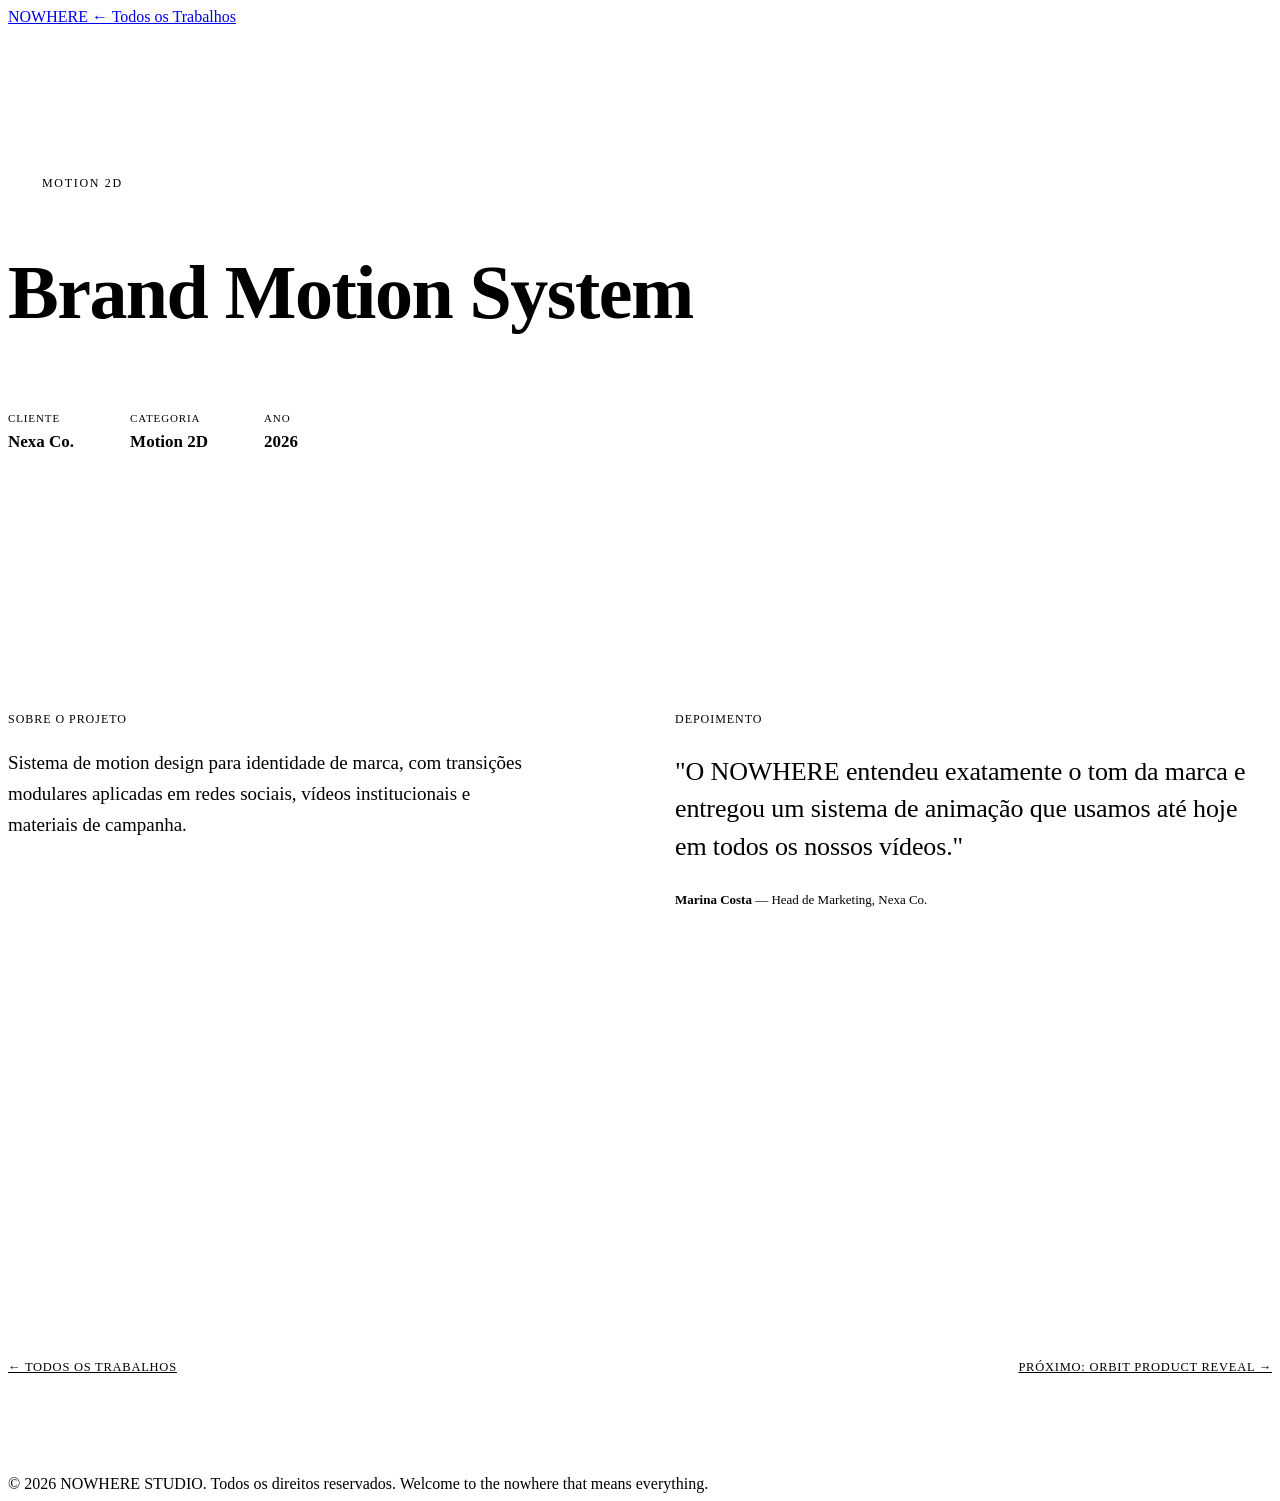
==== project.html @ d66c5865 "Add files via upload" ====
<!DOCTYPE html>
<html lang="pt-BR">
<head>
  <meta charset="UTF-8">
  <meta name="viewport" content="width=device-width, initial-scale=1.0">
  <meta name="theme-color" content="#0B0B0B">
  <meta property="og:type" content="website">

  <title>Projeto — NOWHERE STUDIO</title>

  <link rel="preconnect" href="https://fonts.googleapis.com">
  <link rel="preconnect" href="https://fonts.gstatic.com" crossorigin>
  <link href="https://fonts.googleapis.com/css2?family=Space+Grotesk:wght@400;500;600;700&family=Inter:wght@400;500;600&family=JetBrains+Mono:wght@400;500&display=swap" rel="stylesheet">

  <link rel="icon" type="image/png" href="assets/favicon.png">
  <link rel="apple-touch-icon" href="assets/favicon.png">

  <link rel="stylesheet" href="css/tokens.css">
  <link rel="stylesheet" href="css/base.css">
  <link rel="stylesheet" href="css/components.css">

  <style>
    /* Estilos específicos da página de detalhe de projeto */

    .p-hero {
      padding: 150px 0 60px;
    }

    .p-eyebrow {
      font-family: var(--mono);
      font-size: 12px;
      letter-spacing: 0.14em;
      text-transform: uppercase;
      color: var(--orange);
      display: flex;
      align-items: center;
      gap: 10px;
      margin-bottom: 24px;
    }

    .p-eyebrow .line {
      width: 24px;
      height: 1px;
      background: var(--orange);
    }

    .p-title {
      font-family: var(--display);
      font-weight: 700;
      font-size: clamp(34px, 6vw, 76px);
      line-height: 1.02;
      letter-spacing: -0.02em;
      max-width: 900px;
      margin-bottom: 44px;
    }

    .p-meta-row {
      display: flex;
      gap: 56px;
      flex-wrap: wrap;
      padding-top: 36px;
      border-top: 1px solid var(--white-10);
    }

    .p-meta {
      display: flex;
      flex-direction: column;
      gap: 8px;
    }

    .p-meta-label {
      font-family: var(--mono);
      font-size: 11px;
      letter-spacing: 0.08em;
      text-transform: uppercase;
      color: var(--white-45);
    }

    .p-meta-value {
      font-family: var(--display);
      font-weight: 600;
      font-size: 17px;
    }

    .p-cover {
      margin: 100px 0;
      border-radius: 4px;
      overflow: hidden;
    }

    .p-cover img,
    .p-cover video {
      width: 100%;
      height: auto;
      display: block;
    }

    .p-cover video {
      background: var(--black);
    }

    .p-body {
      display: grid;
      grid-template-columns: 1fr 1fr;
      gap: 70px;
      padding-bottom: 100px;
      border-bottom: 1px solid var(--white-10);
    }

    @media (max-width: 860px) {
      .p-body {
        grid-template-columns: 1fr;
        gap: 36px;
      }
    }

    .p-desc-title {
      font-family: var(--mono);
      font-size: 12px;
      letter-spacing: 0.08em;
      text-transform: uppercase;
      color: var(--white-45);
      margin-bottom: 20px;
      display: block;
    }

    .p-desc-text {
      font-size: 19px;
      line-height: 1.65;
      color: var(--white-70);
      max-width: 520px;
    }

    .p-feedback {
      font-family: var(--display);
      font-weight: 500;
      font-size: 26px;
      line-height: 1.45;
      letter-spacing: -0.005em;
    }

    .p-feedback-author {
      margin-top: 24px;
      font-family: var(--mono);
      font-size: 13px;
      color: var(--white-45);
    }

    .p-feedback-author strong {
      color: var(--white);
      font-family: var(--body);
      font-weight: 600;
      font-style: normal;
    }

    .p-gallery {
      padding: 100px 0;
      display: flex;
      flex-direction: column;
      gap: 24px;
    }

    .p-gallery img {
      width: 100%;
      border-radius: 4px;
      animation: fadeInUp 0.6s ease forwards;
    }

    .p-gallery img:nth-child(1) { animation-delay: 0.1s; }
    .p-gallery img:nth-child(2) { animation-delay: 0.2s; }
    .p-gallery img:nth-child(3) { animation-delay: 0.3s; }
    .p-gallery img:nth-child(4) { animation-delay: 0.4s; }

    .p-nav-projects {
      padding: 80px 0 100px;
      border-top: 1px solid var(--white-10);
      display: flex;
      justify-content: space-between;
      gap: 20px;
      flex-wrap: wrap;
    }

    @media (max-width: 860px) {
      .p-nav-projects {
        flex-direction: column;
      }
    }

    .p-nav-link {
      font-family: var(--mono);
      font-size: 12.5px;
      letter-spacing: 0.06em;
      text-transform: uppercase;
      color: var(--white-70);
      display: flex;
      align-items: center;
      gap: 10px;
      transition: color 0.3s var(--ease);
    }

    .p-nav-link:hover {
      color: var(--orange);
    }

    .p-nav-link-next {
      margin-left: auto;
    }

    @media (max-width: 860px) {
      .p-nav-link-next {
        margin-left: 0;
      }
    }
  </style>
</head>
<body>

  <!-- HEADER -->
  <nav class="nav">
    <div class="wrap">
      <a href="index.html" class="nav-logo">
        <img src="assets/logo-icon.svg" alt="NOWHERE Studio" onerror="this.style.display='none'">
        <span>NOWHERE</span>
      </a>
      <a href="index.html#trabalhos" class="nav-back">← Todos os Trabalhos</a>
    </div>
  </nav>

  <!-- MAIN CONTENT -->
  <main id="projectRoot">
    <div class="loading-state">Carregando projeto…</div>
  </main>

  <!-- FOOTER -->
  <footer>
    <div class="wrap">
      <div class="footer-bottom">
        <span>© <span id="copyYear">2026</span> NOWHERE STUDIO. Todos os direitos reservados.</span>
        <span>Welcome to the nowhere that means everything.</span>
      </div>
    </div>
  </footer>

  <!-- SCRIPTS -->
  <script src="js/main.js" defer></script>
  <script>
    class ProjectLoader {
      constructor() {
        this.projects = [];
        this.currentProject = null;
      }

      async loadProjects() {
        try {
          const response = await fetch('portfolio.json');
          if (!response.ok) throw new Error('Falha ao carregar portfolio.json');
          this.projects = await response.json();
          return this.projects;
        } catch (error) {
          console.error('Erro ao carregar projetos:', error);
          this.showError('Não foi possível carregar o projeto. Verifique se portfolio.json está na raiz do site.');
          return [];
        }
      }

      getProjectId() {
        return new URLSearchParams(window.location.search).get('id');
      }

      getCurrentProject() {
        const id = this.getProjectId();
        return this.projects.find(p => p.id === id) || this.projects[0];
      }

      getProjectIndex(project) {
        return this.projects.findIndex(p => p.id === project.id);
      }

      getNextProject(project) {
        const idx = this.getProjectIndex(project);
        return this.projects[(idx + 1) % this.projects.length];
      }

      getPreviousProject(project) {
        const idx = this.getProjectIndex(project);
        return this.projects[(idx - 1 + this.projects.length) % this.projects.length];
      }

      updateMetaTags(project) {
        document.title = `${project.titulo} — NOWHERE STUDIO`;

        const ogImage = project.cover || project.thumb;
        let ogImageMeta = document.querySelector('meta[property="og:image"]');
        if (!ogImageMeta) {
          ogImageMeta = document.createElement('meta');
          ogImageMeta.setAttribute('property', 'og:image');
          document.head.appendChild(ogImageMeta);
        }
        ogImageMeta.setAttribute('content', ogImage);
      }

      renderProject(project) {
        const root = document.getElementById('projectRoot');
        if (!root) return;

        const next = this.getNextProject(project);
        const previous = this.getPreviousProject(project);

        this.updateMetaTags(project);

        root.innerHTML = `
          <section class="p-hero">
            <div class="wrap">
              <div class="p-eyebrow">
                <span class="line"></span>
                ${project.categoria}
              </div>
              <h1 class="p-title">${project.titulo}</h1>
              <div class="p-meta-row">
                <div class="p-meta">
                  <span class="p-meta-label">Cliente</span>
                  <span class="p-meta-value">${project.cliente}</span>
                </div>
                <div class="p-meta">
                  <span class="p-meta-label">Categoria</span>
                  <span class="p-meta-value">${project.categoria}</span>
                </div>
                <div class="p-meta">
                  <span class="p-meta-label">Ano</span>
                  <span class="p-meta-value">${project.ano}</span>
                </div>
              </div>
            </div>
          </section>

          <div class="wrap">
            ${this.renderCover(project)}

            <div class="p-body">
              <div>
                <label class="p-desc-title">Sobre o Projeto</label>
                <p class="p-desc-text">${project.descricao}</p>
              </div>
              <div>
                <label class="p-desc-title">Depoimento</label>
                <p class="p-feedback">"${project.feedback}"</p>
                <div class="p-feedback-author">
                  <strong>${project.feedbackAutor}</strong> — ${project.feedbackCargo}
                </div>
              </div>
            </div>

            ${this.renderGallery(project)}
            ${this.renderNavigation(project, next, previous)}
          </div>
        `;
      }

      renderCover(project) {
        const cover = project.cover || project.thumb;
        return `
          <div class="p-cover">
            <img
              src="${cover}"
              alt="${project.titulo}"
              loading="eager"
              onerror="this.src='assets/placeholder.jpg'"
            >
          </div>
        `;
      }

      renderGallery(project) {
        if (!project.gallery || project.gallery.length === 0) {
          return '';
        }

        return `
          <div class="p-gallery">
            ${project.gallery.map((src, i) => `
              <img
                src="${src}"
                alt="${project.titulo} - ${i + 1}"
                loading="lazy"
                onerror="this.src='assets/placeholder.jpg'"
              >
            `).join('')}
          </div>
        `;
      }

      renderNavigation(project, next, previous) {
        return `
          <div class="p-nav-projects">
            <a href="index.html#trabalhos" class="p-nav-link">
              ← Todos os Trabalhos
            </a>
            <a href="project.html?id=${encodeURIComponent(next.id)}" class="p-nav-link p-nav-link-next">
              Próximo: ${next.titulo} →
            </a>
          </div>
        `;
      }

      showError(message) {
        const root = document.getElementById('projectRoot');
        if (root) {
          root.innerHTML = `<div class="loading-state">${message}</div>`;
        }
      }

      async initialize() {
        const projects = await this.loadProjects();
        if (projects.length === 0) return;

        const project = this.getCurrentProject();
        if (!project) {
          this.showError('Projeto não encontrado.');
          return;
        }

        this.currentProject = project;
        this.renderProject(project);
      }
    }

    if (document.readyState === 'loading') {
      document.addEventListener('DOMContentLoaded', () => {
        const loader = new ProjectLoader();
        loader.initialize();
      });
    } else {
      const loader = new ProjectLoader();
      loader.initialize();
    }
  </script>
</body>
</html>
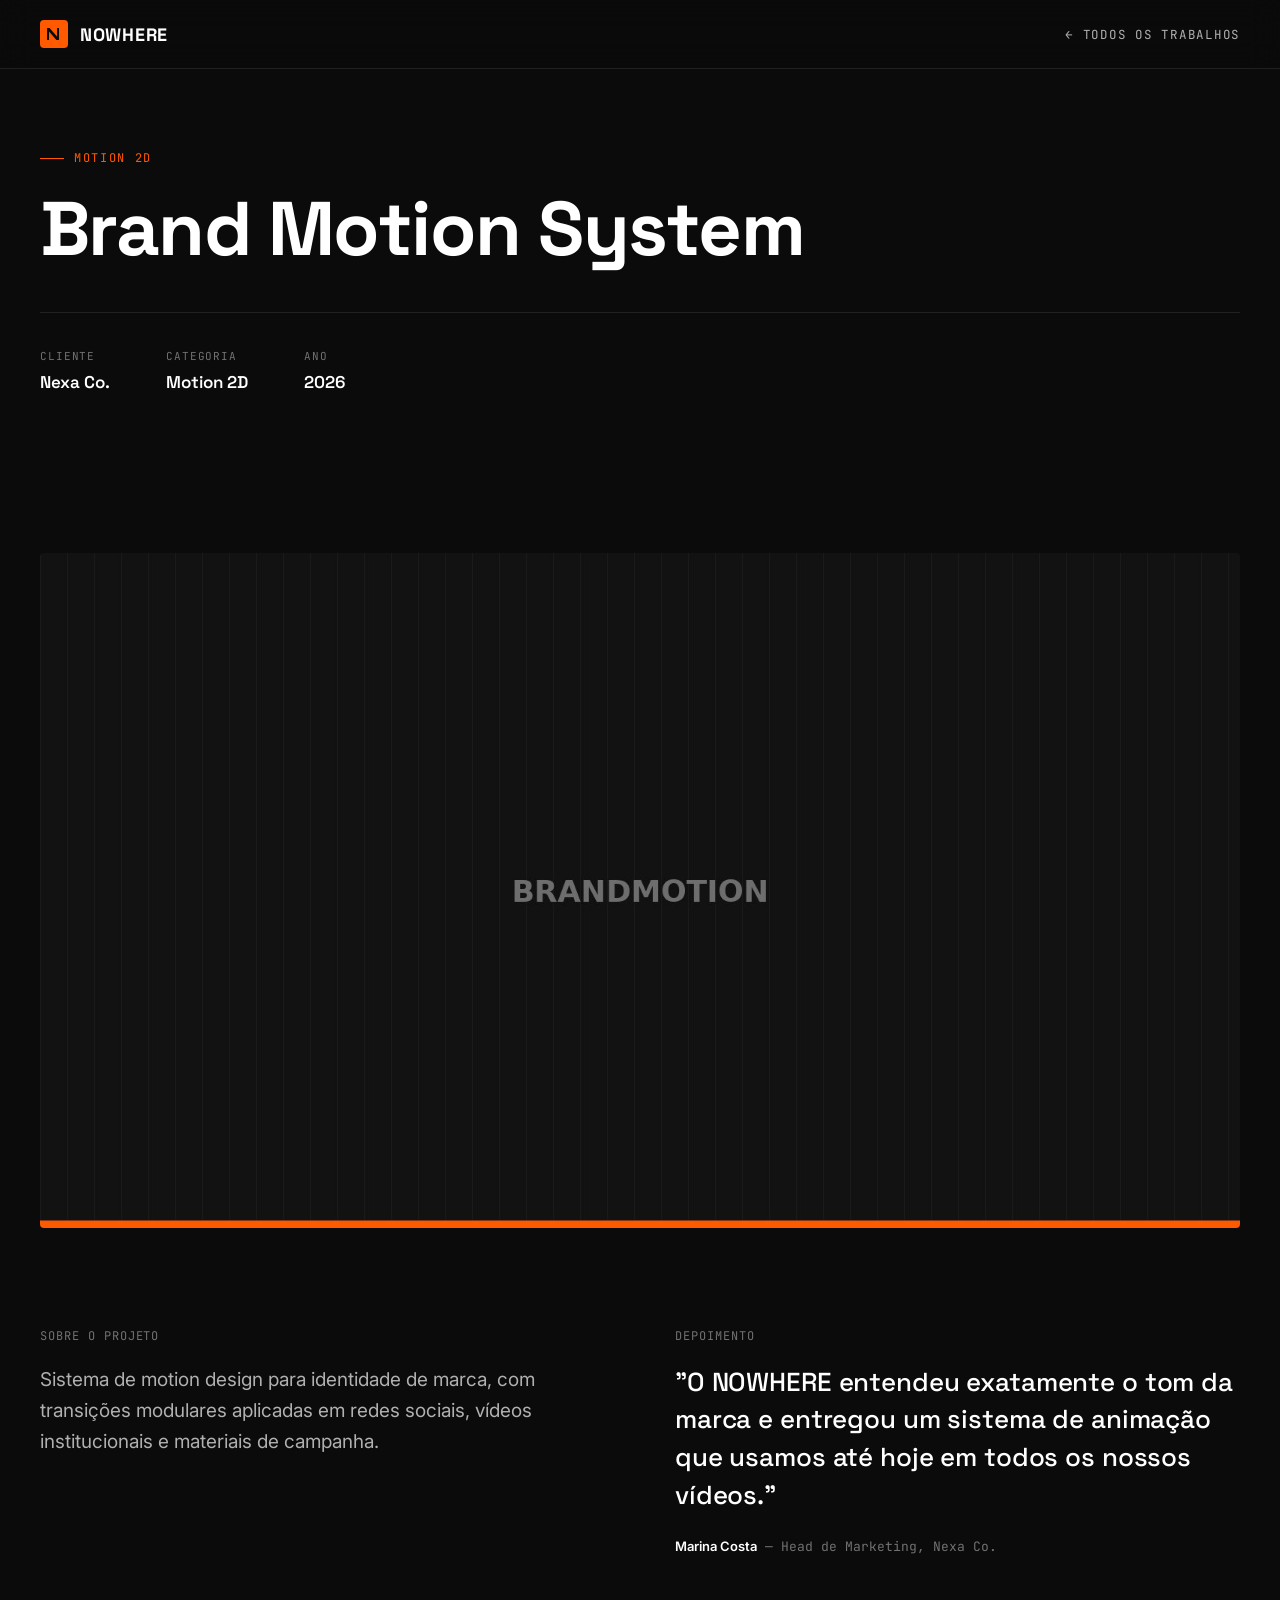
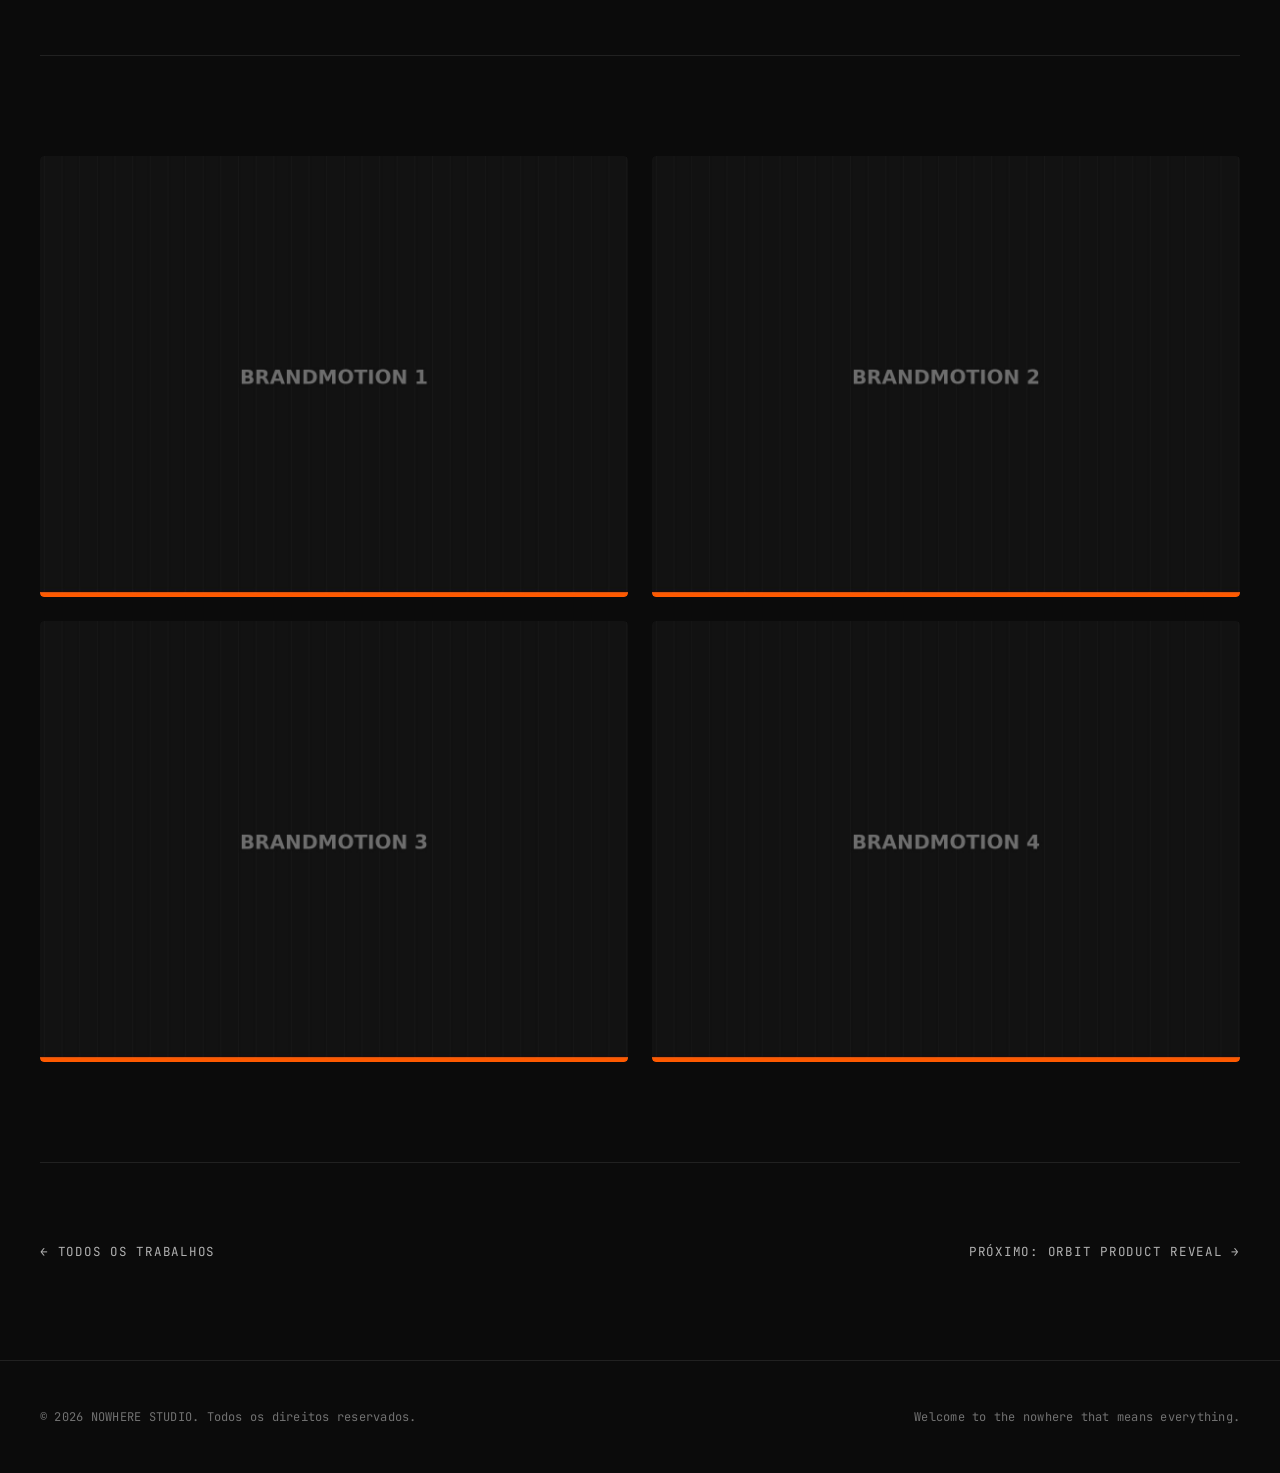
==== commit 797d9ae6: "Add files via upload" ====
--- a/project.html
+++ b/project.html
@@ -211,6 +211,26 @@
         margin-left: 0;
       }
     }
+
+    /* ADDED: project parallax */
+    .p-parallax{position:relative;height:min(72vh,760px);min-height:420px;margin:100px 0;overflow:hidden;border-radius:4px;background:#080808;isolation:isolate}
+    .p-parallax-layer{position:absolute;inset:-10%;width:120%;height:120%;object-fit:cover;will-change:transform;pointer-events:none}
+    .p-parallax-background{z-index:1}.p-parallax-middle{z-index:2}.p-parallax-foreground{z-index:3}
+    .p-parallax::after{content:"";position:absolute;inset:0;z-index:4;pointer-events:none;background:linear-gradient(to bottom,rgba(0,0,0,.05),rgba(0,0,0,.15))}
+    /* ADDED: gallery */
+    .p-gallery{padding:100px 0;display:grid;grid-template-columns:repeat(2,minmax(0,1fr));gap:24px}
+    .p-gallery-item{position:relative;overflow:hidden;border-radius:4px;cursor:pointer;background:#0b0b0b;aspect-ratio:4/3;border:0;padding:0;transform:translateZ(0);transition:transform .35s ease,box-shadow .35s ease;will-change:transform}
+    .p-gallery-item:hover{box-shadow:0 18px 50px rgba(0,0,0,.28)}
+    .p-gallery-item img,.p-gallery-item video{width:100%;height:100%;object-fit:cover;display:block}.p-gallery-item video{background:#000}
+    .p-gallery-play{position:absolute;left:50%;top:50%;transform:translate(-50%,-50%);width:54px;height:54px;border:1px solid rgba(255,255,255,.5);border-radius:50%;display:grid;place-items:center;background:rgba(0,0,0,.35);pointer-events:none}
+    .p-gallery-play:after{content:"";margin-left:4px;width:0;height:0;border-top:8px solid transparent;border-bottom:8px solid transparent;border-left:12px solid #fff}
+    .p-lightbox{position:fixed;inset:0;z-index:9999;display:none;align-items:center;justify-content:center;padding:30px;background:rgba(0,0,0,.88);backdrop-filter:blur(8px)}
+    .p-lightbox.is-open{display:flex}.p-lightbox-content{position:relative;max-width:min(1200px,94vw);max-height:90vh;display:flex;align-items:center;justify-content:center}
+    .p-lightbox-content img,.p-lightbox-content video{display:block;max-width:94vw;max-height:88vh;width:auto;height:auto;object-fit:contain;border-radius:3px}
+    .p-lightbox-close{position:fixed;top:22px;right:26px;width:42px;height:42px;border:1px solid rgba(255,255,255,.35);border-radius:50%;background:rgba(0,0,0,.45);color:#fff;font-size:24px;cursor:pointer;display:grid;place-items:center;z-index:2}
+    .p-lightbox-close:hover{border-color:var(--orange);color:var(--orange)}
+    @media(max-width:860px){.p-gallery{grid-template-columns:1fr}.p-parallax{min-height:360px;height:58vh;margin:70px 0}}
+    @media(prefers-reduced-motion:reduce){.p-gallery-item{transition:none}}
   </style>
 </head>
 <body>
@@ -230,6 +250,11 @@
   <main id="projectRoot">
     <div class="loading-state">Carregando projeto…</div>
   </main>
+
+  <div class="p-lightbox" id="projectLightbox" aria-hidden="true">
+    <button class="p-lightbox-close" id="projectLightboxClose" type="button" aria-label="Fechar">×</button>
+    <div class="p-lightbox-content" id="projectLightboxContent"></div>
+  </div>
 
   <!-- FOOTER -->
   <footer>
@@ -335,6 +360,7 @@
 
           <div class="wrap">
             ${this.renderCover(project)}
+            ${this.renderParallax(project)}
 
             <div class="p-body">
               <div>
@@ -354,6 +380,8 @@
             ${this.renderNavigation(project, next, previous)}
           </div>
         `;
+        document.dispatchEvent(new CustomEvent('portfolio:project-rendered',{detail:{project}}));
+        if(window.projectMediaEnhancer) window.projectMediaEnhancer();
       }
 
       renderCover(project) {
@@ -370,21 +398,33 @@
         `;
       }
 
+      renderParallax(project) {
+        if (!project.parallax) return '';
+        const p = project.parallax;
+        if (!p.background && !p.middle && !p.foreground) return '';
+        return `
+          <section class="p-parallax" data-project-parallax aria-label="Apresentação visual">
+            ${p.background ? `<img class="p-parallax-layer p-parallax-background" data-parallax-speed="0.18" src="${p.background}" alt="" aria-hidden="true">` : ''}
+            ${p.middle ? `<img class="p-parallax-layer p-parallax-middle" data-parallax-speed="0.38" src="${p.middle}" alt="" aria-hidden="true">` : ''}
+            ${p.foreground ? `<img class="p-parallax-layer p-parallax-foreground" data-parallax-speed="0.68" src="${p.foreground}" alt="" aria-hidden="true">` : ''}
+          </section>
+        `;
+      }
+
       renderGallery(project) {
-        if (!project.gallery || project.gallery.length === 0) {
-          return '';
-        }
-
+        if (!project.gallery || project.gallery.length === 0) return '';
         return `
-          <div class="p-gallery">
-            ${project.gallery.map((src, i) => `
-              <img
-                src="${src}"
-                alt="${project.titulo} - ${i + 1}"
-                loading="lazy"
-                onerror="this.src='assets/placeholder.jpg'"
-              >
-            `).join('')}
+          <div class="p-gallery" data-project-gallery>
+            ${project.gallery.map((src, i) => {
+              const isVideo = /\.mp4(?:\?.*)?$/i.test(src);
+              return isVideo ? `
+                <button class="p-gallery-item" type="button" data-media-src="${src}" data-media-type="video" aria-label="Abrir vídeo ${i + 1}">
+                  <video src="${src}" muted playsinline preload="metadata"></video><span class="p-gallery-play" aria-hidden="true"></span>
+                </button>` : `
+                <button class="p-gallery-item" type="button" data-media-src="${src}" data-media-type="image" aria-label="Abrir imagem ${i + 1}">
+                  <img src="${src}" alt="${project.titulo} - ${i + 1}" loading="lazy" onerror="this.closest('.p-gallery-item').style.display='none'">
+                </button>`;
+            }).join('')}
           </div>
         `;
       }
@@ -424,6 +464,18 @@
       }
     }
 
+    function initProjectLightbox() {
+      const lightbox=document.getElementById('projectLightbox'), content=document.getElementById('projectLightboxContent'), close=document.getElementById('projectLightboxClose');
+      if(!lightbox||!content||!close||lightbox.dataset.ready)return;
+      lightbox.dataset.ready='1';
+      const closeBox=()=>{lightbox.classList.remove('is-open');lightbox.setAttribute('aria-hidden','true');content.innerHTML='';document.body.style.overflow='';};
+      const openBox=(src,type)=>{content.innerHTML=type==='video'?`<video src="${src}" controls autoplay playsinline></video>`:`<img src="${src}" alt="Mídia ampliada">`;lightbox.classList.add('is-open');lightbox.setAttribute('aria-hidden','false');document.body.style.overflow='hidden';};
+      document.addEventListener('click',e=>{const item=e.target.closest('.p-gallery-item');if(item){openBox(item.dataset.mediaSrc,item.dataset.mediaType);return}if(e.target===lightbox)closeBox();});
+      close.addEventListener('click',closeBox);
+      document.addEventListener('keydown',e=>{if(e.key==='Escape'&&lightbox.classList.contains('is-open'))closeBox();});
+    }
+    window.projectMediaEnhancer=initProjectLightbox;
+
     if (document.readyState === 'loading') {
       document.addEventListener('DOMContentLoaded', () => {
         const loader = new ProjectLoader();
--- a/css/tokens.css
+++ b/css/tokens.css
@@ -0,0 +1,27 @@
+/**
+ * DESIGN TOKENS — NOWHERE STUDIO
+ * Fonte única de verdade para cores, tipografia e espaçamento.
+ * Alterar aqui reflete em todas as páginas do site.
+ */
+:root {
+  /* Cores */
+  --black: #0B0B0B;
+  --pure-black: #000000;
+  --orange: #FF5A00;
+  --white: #FFFFFF;
+  --white-70: rgba(255, 255, 255, 0.68);
+  --white-45: rgba(255, 255, 255, 0.42);
+  --white-10: rgba(255, 255, 255, 0.09);
+  --white-06: rgba(255, 255, 255, 0.05);
+
+  /* Tipografia */
+  --display: 'Space Grotesk', sans-serif;
+  --body: 'Inter', sans-serif;
+  --mono: 'JetBrains Mono', monospace;
+
+  /* Motion */
+  --ease: cubic-bezier(0.16, 1, 0.3, 1);
+
+  /* Layout */
+  --container: 1280px;
+}
--- a/css/base.css
+++ b/css/base.css
@@ -0,0 +1,222 @@
+/**
+ * BASE — reset, tipografia global e componentes estruturais
+ * compartilhados entre todas as páginas (header, nav, footer).
+ */
+
+* {
+  margin: 0;
+  padding: 0;
+  box-sizing: border-box;
+}
+
+html {
+  background: var(--black);
+  scroll-behavior: smooth;
+}
+
+body {
+  background: var(--black);
+  color: var(--white);
+  font-family: var(--body);
+  -webkit-font-smoothing: antialiased;
+  overflow-x: hidden;
+}
+
+img, svg, video {
+  display: block;
+  max-width: 100%;
+}
+
+a {
+  color: inherit;
+  text-decoration: none;
+}
+
+::selection {
+  background: var(--orange);
+  color: var(--black);
+}
+
+.wrap {
+  max-width: var(--container);
+  margin: 0 auto;
+  padding: 0 40px;
+}
+
+@media (max-width: 860px) {
+  .wrap {
+    padding: 0 24px;
+  }
+}
+
+/* ===== HEADER (index.html) ===== */
+.header {
+  position: fixed;
+  top: 0;
+  left: 0;
+  right: 0;
+  z-index: 500;
+  padding: 20px 0;
+  background: rgba(11, 11, 11, 0.72);
+  backdrop-filter: blur(16px) saturate(140%);
+  -webkit-backdrop-filter: blur(16px) saturate(140%);
+  border-bottom: 1px solid var(--white-10);
+}
+
+.header .wrap {
+  display: flex;
+  align-items: center;
+  justify-content: space-between;
+}
+
+.logo {
+  display: flex;
+  align-items: center;
+  gap: 12px;
+  font-family: var(--display);
+  font-weight: 700;
+  font-size: 18px;
+  letter-spacing: 0.04em;
+  transition: color 0.35s var(--ease);
+}
+
+.logo img {
+  width: 28px;
+  height: 28px;
+  object-fit: contain;
+  display: block;
+  transition: transform 0.35s var(--ease);
+}
+
+.logo:hover img {
+  transform: scale(1.08);
+}
+
+.logo:hover {
+  color: var(--orange);
+}
+
+.header-nav {
+  display: flex;
+  align-items: center;
+  gap: 32px;
+  font-family: var(--mono);
+  font-size: 12.5px;
+  letter-spacing: 0.06em;
+  text-transform: uppercase;
+}
+
+.header-nav a {
+  color: var(--white-70);
+  transition: color 0.3s var(--ease);
+  position: relative;
+}
+
+.header-nav a:hover,
+.header-nav a.active {
+  color: var(--orange);
+}
+
+@media (max-width: 560px) {
+  .header-nav {
+    gap: 18px;
+    font-size: 11px;
+  }
+}
+
+/* ===== NAV (project.html) ===== */
+.nav {
+  position: fixed;
+  top: 0;
+  left: 0;
+  right: 0;
+  z-index: 500;
+  padding: 20px 0;
+  background: rgba(11, 11, 11, 0.72);
+  backdrop-filter: blur(16px) saturate(140%);
+  -webkit-backdrop-filter: blur(16px) saturate(140%);
+  border-bottom: 1px solid var(--white-10);
+}
+
+.nav .wrap {
+  display: flex;
+  align-items: center;
+  justify-content: space-between;
+}
+
+.nav-logo {
+  display: flex;
+  align-items: center;
+  gap: 12px;
+  font-family: var(--display);
+  font-weight: 700;
+  font-size: 18px;
+  letter-spacing: 0.04em;
+}
+
+.nav-logo img {
+  width: 28px;
+  height: 28px;
+  object-fit: contain;
+  display: block;
+  transition: transform 0.35s var(--ease);
+}
+
+.nav-logo span {
+  transition: color 0.35s var(--ease);
+}
+
+.nav-logo:hover img {
+  transform: scale(1.08);
+}
+
+.nav-logo:hover span {
+  color: var(--orange);
+}
+
+.nav-back {
+  font-family: var(--mono);
+  font-size: 12.5px;
+  letter-spacing: 0.06em;
+  text-transform: uppercase;
+  color: var(--white-70);
+  display: flex;
+  align-items: center;
+  gap: 8px;
+  transition: color 0.3s var(--ease);
+}
+
+.nav-back:hover {
+  color: var(--orange);
+}
+
+/* ===== FOOTER (ambas as páginas) ===== */
+footer {
+  border-top: 1px solid var(--white-10);
+  padding: 48px 0;
+}
+
+.footer-bottom {
+  display: flex;
+  justify-content: space-between;
+  align-items: center;
+  flex-wrap: wrap;
+  gap: 16px;
+  font-family: var(--mono);
+  font-size: 12px;
+  color: var(--white-45);
+  letter-spacing: 0.02em;
+}
+
+.footer-links {
+  display: flex;
+  gap: 24px;
+}
+
+.footer-links a {
+  transition: color 0.3s var(--ease);
+}
+
+.footer-links a:hover {
+  color: var(--orange);
+}
--- a/css/components.css
+++ b/css/components.css
@@ -0,0 +1,179 @@
+/**
+ * COMPONENTS — peças reutilizáveis entre páginas:
+ * botões, filtros, cards de galeria, estados de loading/vazio.
+ */
+
+/* ===== BUTTONS ===== */
+.cta-button {
+  font-family: var(--mono);
+  font-size: 12.5px;
+  letter-spacing: 0.06em;
+  text-transform: uppercase;
+  padding: 16px 32px;
+  border: 2px solid var(--orange);
+  background: var(--orange);
+  color: var(--black);
+  cursor: pointer;
+  transition: all 0.3s var(--ease);
+  border-radius: 4px;
+  font-weight: 600;
+  display: inline-block;
+}
+
+.cta-button:hover {
+  transform: translateY(-2px);
+  box-shadow: 0 12px 32px rgba(255, 90, 0, 0.3);
+}
+
+.cta-button.secondary {
+  background: transparent;
+  color: var(--white);
+  border-color: var(--white);
+}
+
+.cta-button.secondary:hover {
+  background: var(--white);
+  color: var(--black);
+  box-shadow: 0 12px 32px rgba(255, 255, 255, 0.2);
+}
+
+/* ===== FILTER ===== */
+.filter-section {
+  padding: 80px 0 60px;
+  border-top: 1px solid var(--white-10);
+}
+
+.filter-label {
+  font-family: var(--mono);
+  font-size: 12px;
+  letter-spacing: 0.08em;
+  text-transform: uppercase;
+  color: var(--white-45);
+  margin-bottom: 20px;
+  display: block;
+}
+
+.filter-group {
+  display: flex;
+  gap: 12px;
+  flex-wrap: wrap;
+}
+
+.filter-btn {
+  font-family: var(--mono);
+  font-size: 12px;
+  letter-spacing: 0.04em;
+  padding: 10px 18px;
+  border: 1px solid var(--white-10);
+  background: transparent;
+  color: var(--white-70);
+  cursor: pointer;
+  border-radius: 4px;
+  transition: all 0.3s var(--ease);
+}
+
+.filter-btn:hover {
+  color: var(--white);
+  border-color: var(--white-45);
+}
+
+.filter-btn.active {
+  background: var(--orange);
+  color: var(--black);
+  border-color: var(--orange);
+}
+
+/* ===== GALLERY ITEM (card usado no grid do index) ===== */
+.gallery-item {
+  position: relative;
+  aspect-ratio: 16 / 9;
+  border-radius: 4px;
+  overflow: hidden;
+  cursor: pointer;
+}
+
+.gallery-item-image {
+  width: 100%;
+  height: 100%;
+  object-fit: cover;
+  transition: transform 0.4s var(--ease);
+}
+
+.gallery-item:hover .gallery-item-image {
+  transform: scale(1.05);
+}
+
+.gallery-overlay {
+  position: absolute;
+  inset: 0;
+  background: rgba(11, 11, 11, 0.8);
+  display: flex;
+  flex-direction: column;
+  justify-content: flex-end;
+  padding: 24px;
+  opacity: 0;
+  transition: opacity 0.4s var(--ease);
+}
+
+.gallery-item:hover .gallery-overlay {
+  opacity: 1;
+}
+
+.gallery-overlay h3 {
+  font-family: var(--display);
+  font-weight: 600;
+  font-size: 18px;
+  margin-bottom: 8px;
+}
+
+.gallery-overlay p {
+  font-family: var(--mono);
+  font-size: 12px;
+  color: var(--white-45);
+  letter-spacing: 0.04em;
+}
+
+/* ===== LOADING STATE ===== */
+.loading-state {
+  padding: 200px 0;
+  text-align: center;
+  font-family: var(--mono);
+  font-size: 13px;
+  color: var(--white-45);
+  animation: pulse 1.5s ease-in-out infinite;
+}
+
+@keyframes pulse {
+  0%, 100% { opacity: 0.5; }
+  50% { opacity: 1; }
+}
+
+/* ===== EMPTY STATE ===== */
+.empty-state {
+  padding: 100px 0;
+  text-align: center;
+}
+
+.empty-state-title {
+  font-family: var(--display);
+  font-size: 28px;
+  font-weight: 700;
+  margin-bottom: 16px;
+}
+
+.empty-state-text {
+  font-size: 16px;
+  color: var(--white-45);
+}
+
+/* ===== FADE-IN (usado na galeria do project.html) ===== */
+@keyframes fadeInUp {
+  from {
+    opacity: 0;
+    transform: translateY(20px);
+  }
+  to {
+    opacity: 1;
+    transform: translateY(0);
+  }
+}
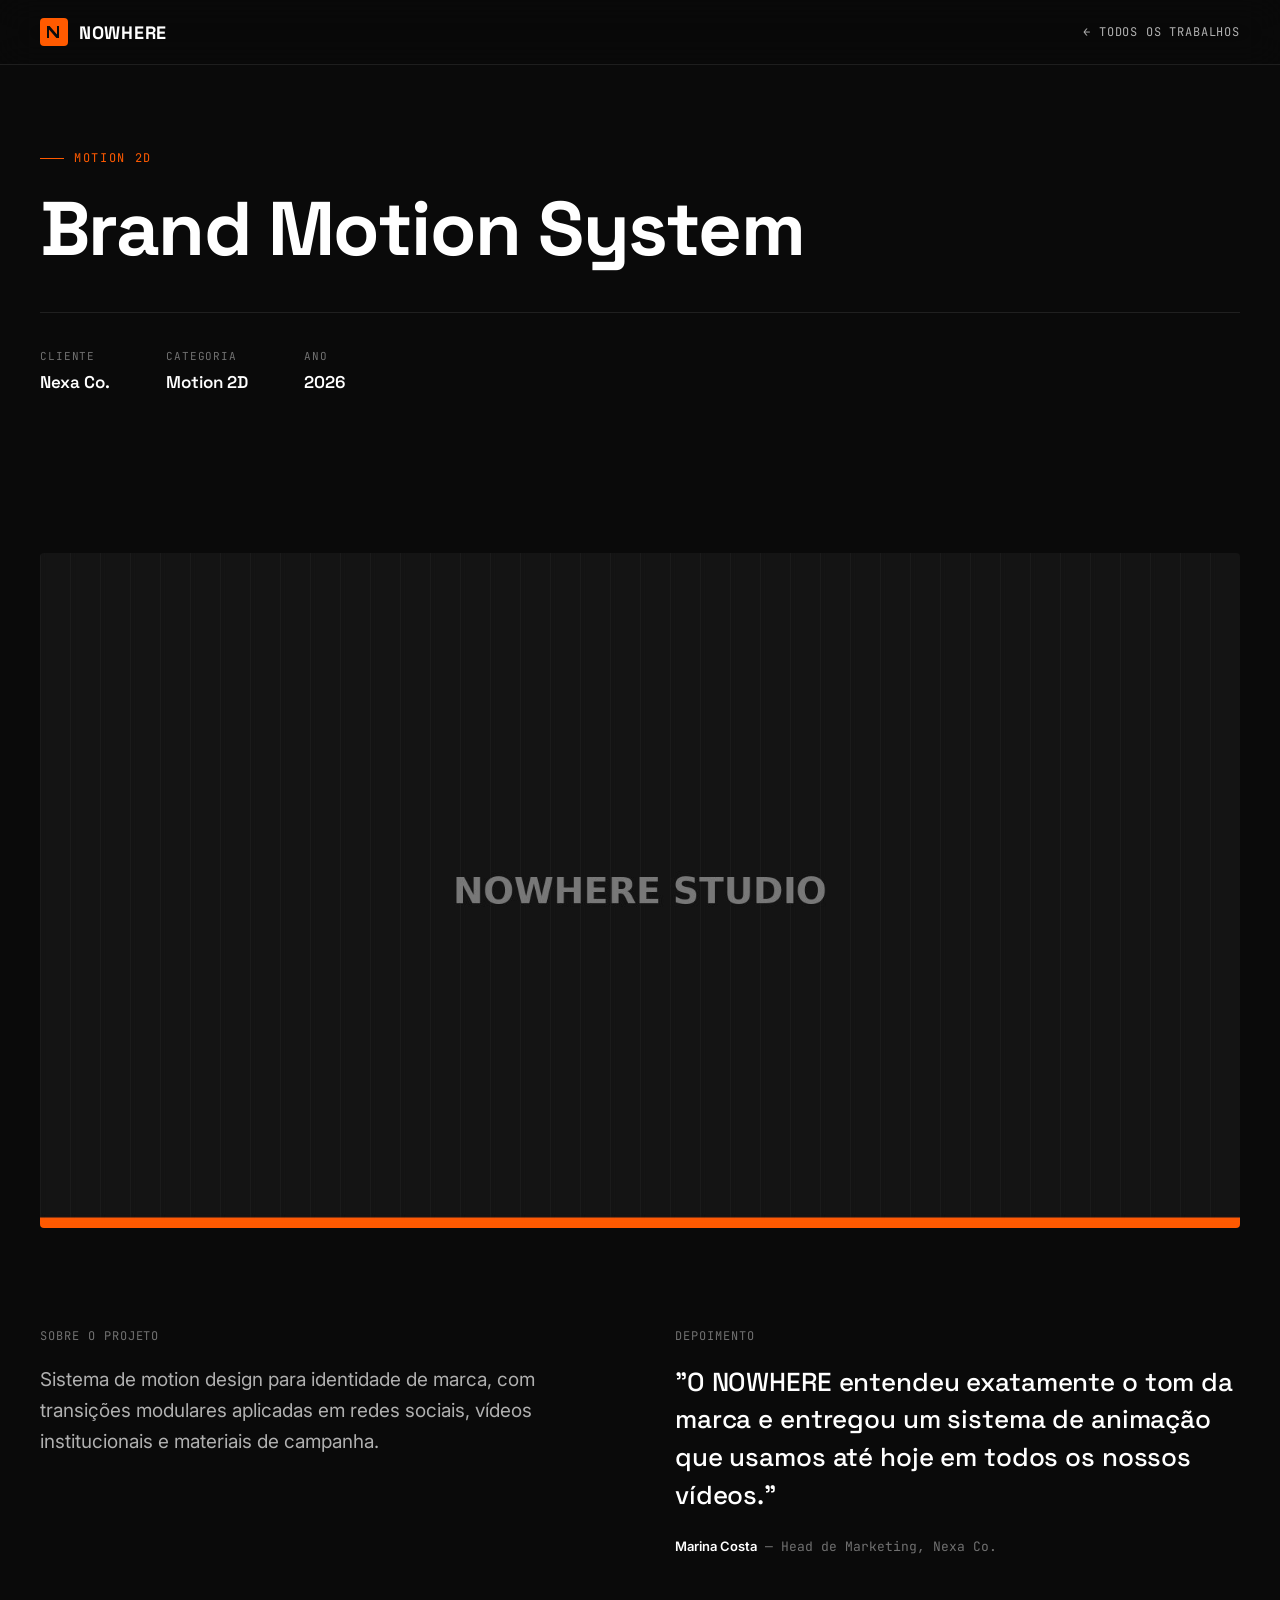
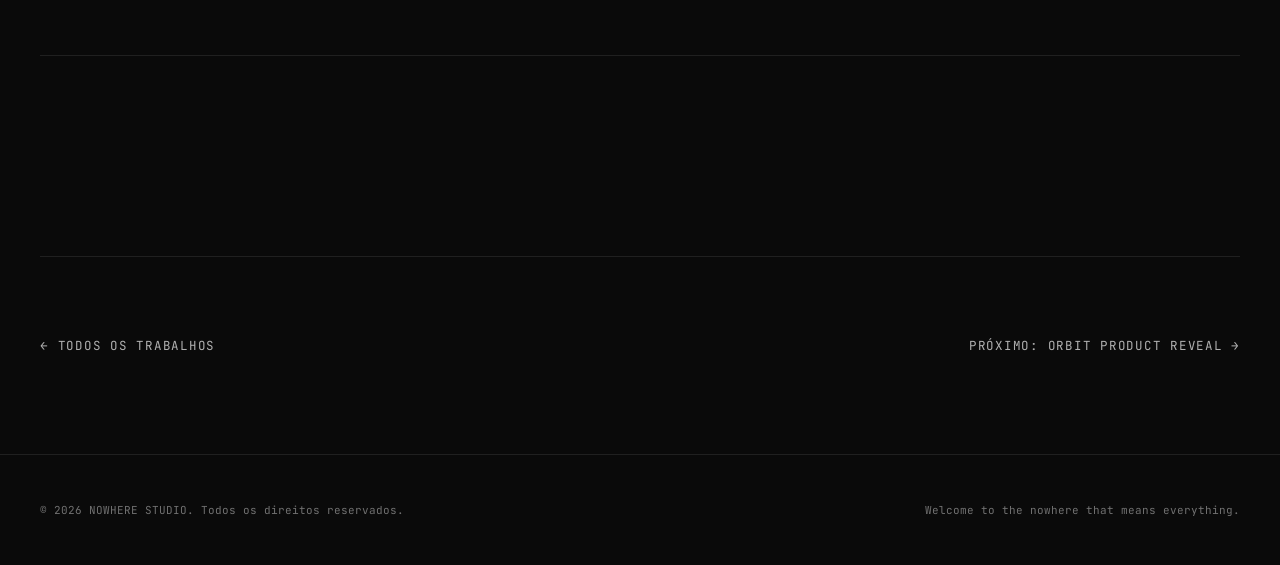
==== commit fb9a5ea9: "Add files via upload" ====
--- a/project.html
+++ b/project.html
@@ -268,6 +268,7 @@
 
   <!-- SCRIPTS -->
   <script src="js/main.js" defer></script>
+  <script src="js/animations.js" defer></script>
   <script>
     class ProjectLoader {
       constructor() {
@@ -382,6 +383,7 @@
         `;
         document.dispatchEvent(new CustomEvent('portfolio:project-rendered',{detail:{project}}));
         if(window.projectMediaEnhancer) window.projectMediaEnhancer();
+        if(window.portfolioAnimations){ window.portfolioAnimations.projectParallax?.(); window.portfolioAnimations.galleryTilt?.(); window.portfolioAnimations.reveal?.(); }
       }
 
       renderCover(project) {
--- a/css/tokens.css
+++ b/css/tokens.css
@@ -1,27 +1,17 @@
-/**
- * DESIGN TOKENS — NOWHERE STUDIO
- * Fonte única de verdade para cores, tipografia e espaçamento.
- * Alterar aqui reflete em todas as páginas do site.
- */
 :root {
-  /* Cores */
-  --black: #0B0B0B;
-  --pure-black: #000000;
-  --orange: #FF5A00;
-  --white: #FFFFFF;
-  --white-70: rgba(255, 255, 255, 0.68);
-  --white-45: rgba(255, 255, 255, 0.42);
-  --white-10: rgba(255, 255, 255, 0.09);
-  --white-06: rgba(255, 255, 255, 0.05);
-
-  /* Tipografia */
+  --black: #0a0a0a;
+  --pure-black: #000;
+  --orange: #ff5a00;
+  --white: #fff;
+  --white-80: rgba(255,255,255,.80);
+  --white-70: rgba(255,255,255,.68);
+  --white-45: rgba(255,255,255,.42);
+  --white-20: rgba(255,255,255,.18);
+  --white-10: rgba(255,255,255,.09);
+  --white-06: rgba(255,255,255,.05);
   --display: 'Space Grotesk', sans-serif;
   --body: 'Inter', sans-serif;
   --mono: 'JetBrains Mono', monospace;
-
-  /* Motion */
-  --ease: cubic-bezier(0.16, 1, 0.3, 1);
-
-  /* Layout */
+  --ease: cubic-bezier(.16,1,.3,1);
   --container: 1280px;
 }
--- a/css/base.css
+++ b/css/base.css
@@ -1,222 +1,22 @@
-/**
- * BASE — reset, tipografia global e componentes estruturais
- * compartilhados entre todas as páginas (header, nav, footer).
- */
-
-* {
-  margin: 0;
-  padding: 0;
-  box-sizing: border-box;
-}
-
-html {
-  background: var(--black);
-  scroll-behavior: smooth;
-}
-
-body {
-  background: var(--black);
-  color: var(--white);
-  font-family: var(--body);
-  -webkit-font-smoothing: antialiased;
-  overflow-x: hidden;
-}
-
-img, svg, video {
-  display: block;
-  max-width: 100%;
-}
-
-a {
-  color: inherit;
-  text-decoration: none;
-}
-
-::selection {
-  background: var(--orange);
-  color: var(--black);
-}
-
-.wrap {
-  max-width: var(--container);
-  margin: 0 auto;
-  padding: 0 40px;
-}
-
-@media (max-width: 860px) {
-  .wrap {
-    padding: 0 24px;
-  }
-}
-
-/* ===== HEADER (index.html) ===== */
-.header {
-  position: fixed;
-  top: 0;
-  left: 0;
-  right: 0;
-  z-index: 500;
-  padding: 20px 0;
-  background: rgba(11, 11, 11, 0.72);
-  backdrop-filter: blur(16px) saturate(140%);
-  -webkit-backdrop-filter: blur(16px) saturate(140%);
-  border-bottom: 1px solid var(--white-10);
-}
-
-.header .wrap {
-  display: flex;
-  align-items: center;
-  justify-content: space-between;
-}
-
-.logo {
-  display: flex;
-  align-items: center;
-  gap: 12px;
-  font-family: var(--display);
-  font-weight: 700;
-  font-size: 18px;
-  letter-spacing: 0.04em;
-  transition: color 0.35s var(--ease);
-}
-
-.logo img {
-  width: 28px;
-  height: 28px;
-  object-fit: contain;
-  display: block;
-  transition: transform 0.35s var(--ease);
-}
-
-.logo:hover img {
-  transform: scale(1.08);
-}
-
-.logo:hover {
-  color: var(--orange);
-}
-
-.header-nav {
-  display: flex;
-  align-items: center;
-  gap: 32px;
-  font-family: var(--mono);
-  font-size: 12.5px;
-  letter-spacing: 0.06em;
-  text-transform: uppercase;
-}
-
-.header-nav a {
-  color: var(--white-70);
-  transition: color 0.3s var(--ease);
-  position: relative;
-}
-
-.header-nav a:hover,
-.header-nav a.active {
-  color: var(--orange);
-}
-
-@media (max-width: 560px) {
-  .header-nav {
-    gap: 18px;
-    font-size: 11px;
-  }
-}
-
-/* ===== NAV (project.html) ===== */
-.nav {
-  position: fixed;
-  top: 0;
-  left: 0;
-  right: 0;
-  z-index: 500;
-  padding: 20px 0;
-  background: rgba(11, 11, 11, 0.72);
-  backdrop-filter: blur(16px) saturate(140%);
-  -webkit-backdrop-filter: blur(16px) saturate(140%);
-  border-bottom: 1px solid var(--white-10);
-}
-
-.nav .wrap {
-  display: flex;
-  align-items: center;
-  justify-content: space-between;
-}
-
-.nav-logo {
-  display: flex;
-  align-items: center;
-  gap: 12px;
-  font-family: var(--display);
-  font-weight: 700;
-  font-size: 18px;
-  letter-spacing: 0.04em;
-}
-
-.nav-logo img {
-  width: 28px;
-  height: 28px;
-  object-fit: contain;
-  display: block;
-  transition: transform 0.35s var(--ease);
-}
-
-.nav-logo span {
-  transition: color 0.35s var(--ease);
-}
-
-.nav-logo:hover img {
-  transform: scale(1.08);
-}
-
-.nav-logo:hover span {
-  color: var(--orange);
-}
-
-.nav-back {
-  font-family: var(--mono);
-  font-size: 12.5px;
-  letter-spacing: 0.06em;
-  text-transform: uppercase;
-  color: var(--white-70);
-  display: flex;
-  align-items: center;
-  gap: 8px;
-  transition: color 0.3s var(--ease);
-}
-
-.nav-back:hover {
-  color: var(--orange);
-}
-
-/* ===== FOOTER (ambas as páginas) ===== */
-footer {
-  border-top: 1px solid var(--white-10);
-  padding: 48px 0;
-}
-
-.footer-bottom {
-  display: flex;
-  justify-content: space-between;
-  align-items: center;
-  flex-wrap: wrap;
-  gap: 16px;
-  font-family: var(--mono);
-  font-size: 12px;
-  color: var(--white-45);
-  letter-spacing: 0.02em;
-}
-
-.footer-links {
-  display: flex;
-  gap: 24px;
-}
-
-.footer-links a {
-  transition: color 0.3s var(--ease);
-}
-
-.footer-links a:hover {
-  color: var(--orange);
-}
+*{margin:0;padding:0;box-sizing:border-box}
+html{background:var(--black);scroll-behavior:smooth}
+body{background:var(--black);color:var(--white);font-family:var(--body);-webkit-font-smoothing:antialiased;overflow-x:hidden}
+body.is-loading{overflow:hidden}
+a{color:inherit;text-decoration:none}button{font:inherit}img,svg,video{display:block;max-width:100%}
+::selection{background:var(--orange);color:var(--black)}
+.wrap{width:min(100%,var(--container));margin:auto;padding:0 40px}
+@media(max-width:700px){.wrap{padding:0 22px}}
+.header,.nav{position:fixed;inset:0 0 auto;z-index:1000;padding:18px 0;background:rgba(10,10,10,.68);backdrop-filter:blur(18px);border-bottom:1px solid var(--white-10)}
+.header .wrap,.nav .wrap{display:flex;align-items:center;justify-content:space-between}
+.logo,.nav-logo{display:flex;align-items:center;gap:11px;font:700 18px var(--display);letter-spacing:.04em}
+.logo img,.nav-logo img{width:28px;height:28px;object-fit:contain}
+.logo span,.nav-logo span{transition:color .3s var(--ease)}
+.logo:hover span,.nav-logo:hover span{color:var(--orange)}
+.header-nav{display:flex;gap:30px;font:12px var(--mono);letter-spacing:.07em;text-transform:uppercase}
+.header-nav a,.nav-back{color:var(--white-70);transition:color .3s var(--ease)}
+.header-nav a:hover,.header-nav a.active,.nav-back:hover{color:var(--orange)}
+.nav-back{font:12px var(--mono);letter-spacing:.07em;text-transform:uppercase}
+footer{border-top:1px solid var(--white-10);padding:48px 0}
+.footer-bottom{display:flex;justify-content:space-between;align-items:center;gap:20px;flex-wrap:wrap;font:11px var(--mono);color:var(--white-45)}
+.footer-links{display:flex;gap:24px}.footer-links a:hover{color:var(--orange)}
+@media(max-width:560px){.header-nav{gap:16px;font-size:10px}}
--- a/css/components.css
+++ b/css/components.css
@@ -1,179 +1,16 @@
-/**
- * COMPONENTS — peças reutilizáveis entre páginas:
- * botões, filtros, cards de galeria, estados de loading/vazio.
- */
-
-/* ===== BUTTONS ===== */
-.cta-button {
-  font-family: var(--mono);
-  font-size: 12.5px;
-  letter-spacing: 0.06em;
-  text-transform: uppercase;
-  padding: 16px 32px;
-  border: 2px solid var(--orange);
-  background: var(--orange);
-  color: var(--black);
-  cursor: pointer;
-  transition: all 0.3s var(--ease);
-  border-radius: 4px;
-  font-weight: 600;
-  display: inline-block;
-}
-
-.cta-button:hover {
-  transform: translateY(-2px);
-  box-shadow: 0 12px 32px rgba(255, 90, 0, 0.3);
-}
-
-.cta-button.secondary {
-  background: transparent;
-  color: var(--white);
-  border-color: var(--white);
-}
-
-.cta-button.secondary:hover {
-  background: var(--white);
-  color: var(--black);
-  box-shadow: 0 12px 32px rgba(255, 255, 255, 0.2);
-}
-
-/* ===== FILTER ===== */
-.filter-section {
-  padding: 80px 0 60px;
-  border-top: 1px solid var(--white-10);
-}
-
-.filter-label {
-  font-family: var(--mono);
-  font-size: 12px;
-  letter-spacing: 0.08em;
-  text-transform: uppercase;
-  color: var(--white-45);
-  margin-bottom: 20px;
-  display: block;
-}
-
-.filter-group {
-  display: flex;
-  gap: 12px;
-  flex-wrap: wrap;
-}
-
-.filter-btn {
-  font-family: var(--mono);
-  font-size: 12px;
-  letter-spacing: 0.04em;
-  padding: 10px 18px;
-  border: 1px solid var(--white-10);
-  background: transparent;
-  color: var(--white-70);
-  cursor: pointer;
-  border-radius: 4px;
-  transition: all 0.3s var(--ease);
-}
-
-.filter-btn:hover {
-  color: var(--white);
-  border-color: var(--white-45);
-}
-
-.filter-btn.active {
-  background: var(--orange);
-  color: var(--black);
-  border-color: var(--orange);
-}
-
-/* ===== GALLERY ITEM (card usado no grid do index) ===== */
-.gallery-item {
-  position: relative;
-  aspect-ratio: 16 / 9;
-  border-radius: 4px;
-  overflow: hidden;
-  cursor: pointer;
-}
-
-.gallery-item-image {
-  width: 100%;
-  height: 100%;
-  object-fit: cover;
-  transition: transform 0.4s var(--ease);
-}
-
-.gallery-item:hover .gallery-item-image {
-  transform: scale(1.05);
-}
-
-.gallery-overlay {
-  position: absolute;
-  inset: 0;
-  background: rgba(11, 11, 11, 0.8);
-  display: flex;
-  flex-direction: column;
-  justify-content: flex-end;
-  padding: 24px;
-  opacity: 0;
-  transition: opacity 0.4s var(--ease);
-}
-
-.gallery-item:hover .gallery-overlay {
-  opacity: 1;
-}
-
-.gallery-overlay h3 {
-  font-family: var(--display);
-  font-weight: 600;
-  font-size: 18px;
-  margin-bottom: 8px;
-}
-
-.gallery-overlay p {
-  font-family: var(--mono);
-  font-size: 12px;
-  color: var(--white-45);
-  letter-spacing: 0.04em;
-}
-
-/* ===== LOADING STATE ===== */
-.loading-state {
-  padding: 200px 0;
-  text-align: center;
-  font-family: var(--mono);
-  font-size: 13px;
-  color: var(--white-45);
-  animation: pulse 1.5s ease-in-out infinite;
-}
-
-@keyframes pulse {
-  0%, 100% { opacity: 0.5; }
-  50% { opacity: 1; }
-}
-
-/* ===== EMPTY STATE ===== */
-.empty-state {
-  padding: 100px 0;
-  text-align: center;
-}
-
-.empty-state-title {
-  font-family: var(--display);
-  font-size: 28px;
-  font-weight: 700;
-  margin-bottom: 16px;
-}
-
-.empty-state-text {
-  font-size: 16px;
-  color: var(--white-45);
-}
-
-/* ===== FADE-IN (usado na galeria do project.html) ===== */
-@keyframes fadeInUp {
-  from {
-    opacity: 0;
-    transform: translateY(20px);
-  }
-  to {
-    opacity: 1;
-    transform: translateY(0);
-  }
-}
+.cta-button{display:inline-flex;align-items:center;justify-content:center;min-height:50px;padding:0 25px;border:1px solid var(--orange);border-radius:3px;background:var(--orange);color:var(--black);font:600 11px var(--mono);letter-spacing:.08em;text-transform:uppercase;transition:transform .35s var(--ease),box-shadow .35s var(--ease),background .35s var(--ease)}
+.cta-button:hover{transform:translateY(-3px);box-shadow:0 16px 35px rgba(255,90,0,.2)}
+.cta-button.secondary{background:transparent;color:var(--white);border-color:var(--white-20)}
+.cta-button.secondary:hover{background:var(--white);color:var(--black)}
+.filter-section{padding:90px 0 30px;border-top:1px solid var(--white-10)}
+.filter-label{display:block;margin-bottom:18px;color:var(--white-45);font:11px var(--mono);letter-spacing:.08em;text-transform:uppercase}
+.filter-group{display:flex;gap:9px;flex-wrap:wrap}.filter-btn{padding:10px 16px;border:1px solid var(--white-10);border-radius:3px;background:transparent;color:var(--white-70);cursor:pointer;font:11px var(--mono);transition:all .3s var(--ease)}
+.filter-btn:hover{border-color:var(--white-45);color:var(--white)}.filter-btn.active{border-color:var(--orange);background:var(--orange);color:var(--black)}
+.gallery-grid{display:grid;grid-template-columns:repeat(2,minmax(0,1fr));gap:22px;padding:35px 0 110px}
+.gallery-item{position:relative;aspect-ratio:16/10;overflow:hidden;border-radius:3px;background:#151515;cursor:pointer;opacity:0;transform:translateY(35px);transition:opacity .8s var(--ease),transform .8s var(--ease)}
+.gallery-item.is-visible{opacity:1;transform:none}.gallery-item-image{width:100%;height:100%;object-fit:cover;transition:transform 1s var(--ease);background:#151515}.gallery-item:hover .gallery-item-image{transform:scale(1.045)}
+.gallery-overlay{position:absolute;inset:0;display:flex;flex-direction:column;justify-content:flex-end;padding:26px;background:linear-gradient(180deg,transparent 35%,rgba(0,0,0,.82));opacity:0;transform:translateY(8px);transition:opacity .4s var(--ease),transform .4s var(--ease)}
+.gallery-item:hover .gallery-overlay{opacity:1;transform:none}.gallery-overlay h3{font:600 22px var(--display);margin-bottom:6px}.gallery-overlay p{font:11px var(--mono);color:var(--white-45)}
+.loading-state{text-align:center;padding:100px 0;color:var(--white-45);font:11px var(--mono)}
+.empty-state{text-align:center;padding:100px 0}.empty-state-title{font:700 28px var(--display);margin-bottom:12px}.empty-state-text{color:var(--white-45)}
+@media(max-width:760px){.gallery-grid{grid-template-columns:1fr;gap:16px}.gallery-overlay{opacity:1;transform:none}}
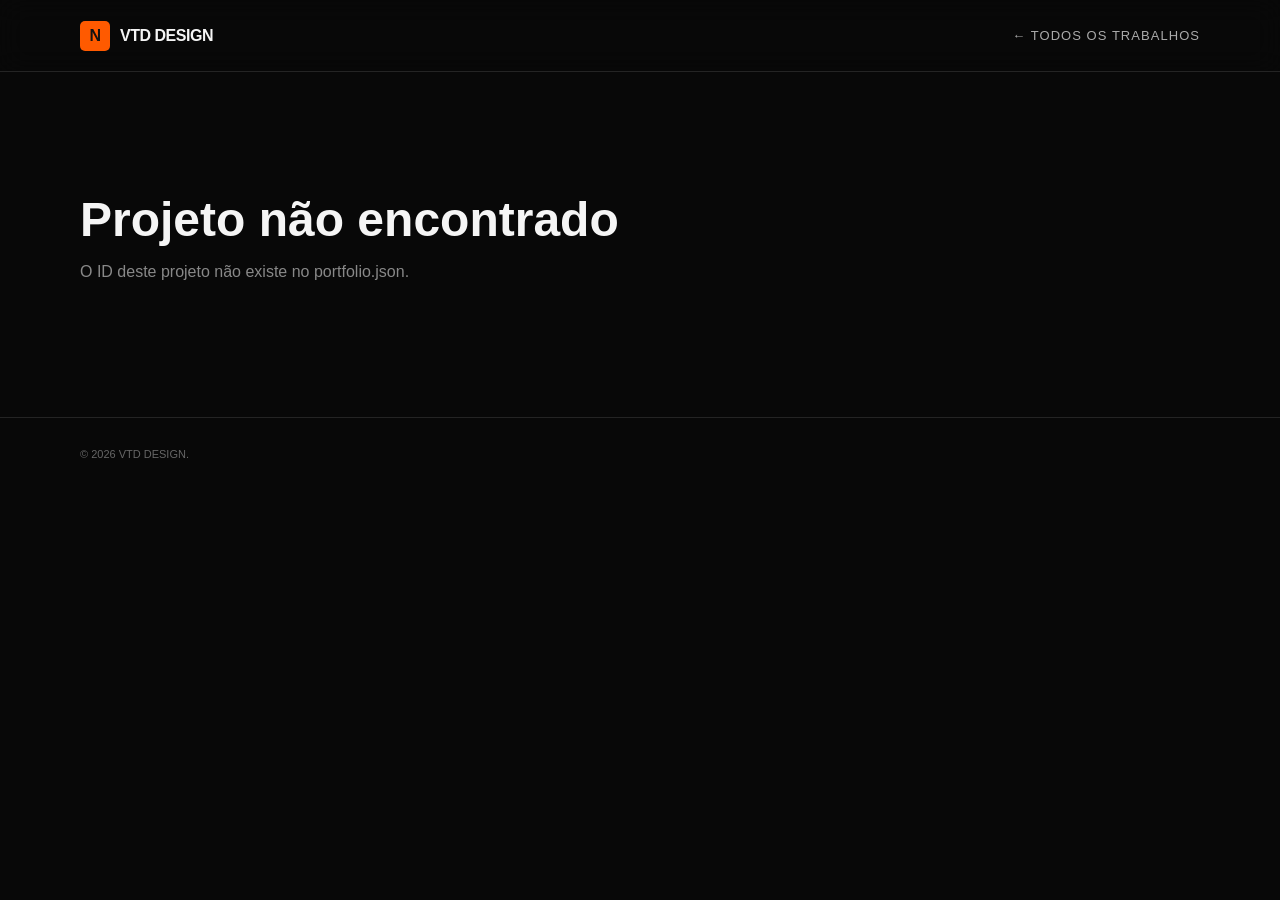
==== commit c53b2449: "Add files via upload" ====
--- a/project.html
+++ b/project.html
@@ -3,490 +3,733 @@
 <head>
   <meta charset="UTF-8">
   <meta name="viewport" content="width=device-width, initial-scale=1.0">
-  <meta name="theme-color" content="#0B0B0B">
-  <meta property="og:type" content="website">
-
-  <title>Projeto — NOWHERE STUDIO</title>
-
-  <link rel="preconnect" href="https://fonts.googleapis.com">
-  <link rel="preconnect" href="https://fonts.gstatic.com" crossorigin>
-  <link href="https://fonts.googleapis.com/css2?family=Space+Grotesk:wght@400;500;600;700&family=Inter:wght@400;500;600&family=JetBrains+Mono:wght@400;500&display=swap" rel="stylesheet">
-
-  <link rel="icon" type="image/png" href="assets/favicon.png">
-  <link rel="apple-touch-icon" href="assets/favicon.png">
-
-  <link rel="stylesheet" href="css/tokens.css">
-  <link rel="stylesheet" href="css/base.css">
-  <link rel="stylesheet" href="css/components.css">
+  <title>Projeto — VTD DESIGN</title>
 
   <style>
-    /* Estilos específicos da página de detalhe de projeto */
-
-    .p-hero {
-      padding: 150px 0 60px;
-    }
-
-    .p-eyebrow {
-      font-family: var(--mono);
-      font-size: 12px;
-      letter-spacing: 0.14em;
-      text-transform: uppercase;
-      color: var(--orange);
-      display: flex;
-      align-items: center;
-      gap: 10px;
-      margin-bottom: 24px;
-    }
-
-    .p-eyebrow .line {
-      width: 24px;
-      height: 1px;
-      background: var(--orange);
-    }
-
-    .p-title {
-      font-family: var(--display);
-      font-weight: 700;
-      font-size: clamp(34px, 6vw, 76px);
-      line-height: 1.02;
-      letter-spacing: -0.02em;
-      max-width: 900px;
-      margin-bottom: 44px;
-    }
-
-    .p-meta-row {
-      display: flex;
-      gap: 56px;
-      flex-wrap: wrap;
-      padding-top: 36px;
-      border-top: 1px solid var(--white-10);
-    }
-
-    .p-meta {
-      display: flex;
-      flex-direction: column;
-      gap: 8px;
-    }
-
-    .p-meta-label {
-      font-family: var(--mono);
-      font-size: 11px;
-      letter-spacing: 0.08em;
-      text-transform: uppercase;
-      color: var(--white-45);
-    }
-
-    .p-meta-value {
-      font-family: var(--display);
-      font-weight: 600;
-      font-size: 17px;
-    }
-
-    .p-cover {
-      margin: 100px 0;
-      border-radius: 4px;
-      overflow: hidden;
-    }
-
-    .p-cover img,
-    .p-cover video {
-      width: 100%;
-      height: auto;
-      display: block;
-    }
-
-    .p-cover video {
-      background: var(--black);
-    }
-
-    .p-body {
-      display: grid;
-      grid-template-columns: 1fr 1fr;
-      gap: 70px;
-      padding-bottom: 100px;
-      border-bottom: 1px solid var(--white-10);
-    }
-
-    @media (max-width: 860px) {
-      .p-body {
-        grid-template-columns: 1fr;
-        gap: 36px;
-      }
-    }
-
-    .p-desc-title {
-      font-family: var(--mono);
-      font-size: 12px;
-      letter-spacing: 0.08em;
-      text-transform: uppercase;
-      color: var(--white-45);
-      margin-bottom: 20px;
-      display: block;
-    }
-
-    .p-desc-text {
-      font-size: 19px;
-      line-height: 1.65;
-      color: var(--white-70);
-      max-width: 520px;
-    }
-
-    .p-feedback {
-      font-family: var(--display);
-      font-weight: 500;
-      font-size: 26px;
-      line-height: 1.45;
-      letter-spacing: -0.005em;
-    }
-
-    .p-feedback-author {
-      margin-top: 24px;
-      font-family: var(--mono);
-      font-size: 13px;
-      color: var(--white-45);
-    }
-
-    .p-feedback-author strong {
-      color: var(--white);
-      font-family: var(--body);
-      font-weight: 600;
-      font-style: normal;
-    }
-
-    .p-gallery {
-      padding: 100px 0;
-      display: flex;
-      flex-direction: column;
-      gap: 24px;
-    }
-
-    .p-gallery img {
-      width: 100%;
-      border-radius: 4px;
-      animation: fadeInUp 0.6s ease forwards;
-    }
-
-    .p-gallery img:nth-child(1) { animation-delay: 0.1s; }
-    .p-gallery img:nth-child(2) { animation-delay: 0.2s; }
-    .p-gallery img:nth-child(3) { animation-delay: 0.3s; }
-    .p-gallery img:nth-child(4) { animation-delay: 0.4s; }
-
-    .p-nav-projects {
-      padding: 80px 0 100px;
-      border-top: 1px solid var(--white-10);
-      display: flex;
-      justify-content: space-between;
-      gap: 20px;
-      flex-wrap: wrap;
-    }
-
-    @media (max-width: 860px) {
-      .p-nav-projects {
-        flex-direction: column;
-      }
-    }
-
-    .p-nav-link {
-      font-family: var(--mono);
-      font-size: 12.5px;
-      letter-spacing: 0.06em;
-      text-transform: uppercase;
-      color: var(--white-70);
-      display: flex;
-      align-items: center;
-      gap: 10px;
-      transition: color 0.3s var(--ease);
-    }
-
-    .p-nav-link:hover {
-      color: var(--orange);
-    }
-
-    .p-nav-link-next {
-      margin-left: auto;
-    }
-
-    @media (max-width: 860px) {
-      .p-nav-link-next {
-        margin-left: 0;
-      }
-    }
-
-    /* ADDED: project parallax */
-    .p-parallax{position:relative;height:min(72vh,760px);min-height:420px;margin:100px 0;overflow:hidden;border-radius:4px;background:#080808;isolation:isolate}
-    .p-parallax-layer{position:absolute;inset:-10%;width:120%;height:120%;object-fit:cover;will-change:transform;pointer-events:none}
-    .p-parallax-background{z-index:1}.p-parallax-middle{z-index:2}.p-parallax-foreground{z-index:3}
-    .p-parallax::after{content:"";position:absolute;inset:0;z-index:4;pointer-events:none;background:linear-gradient(to bottom,rgba(0,0,0,.05),rgba(0,0,0,.15))}
-    /* ADDED: gallery */
-    .p-gallery{padding:100px 0;display:grid;grid-template-columns:repeat(2,minmax(0,1fr));gap:24px}
-    .p-gallery-item{position:relative;overflow:hidden;border-radius:4px;cursor:pointer;background:#0b0b0b;aspect-ratio:4/3;border:0;padding:0;transform:translateZ(0);transition:transform .35s ease,box-shadow .35s ease;will-change:transform}
-    .p-gallery-item:hover{box-shadow:0 18px 50px rgba(0,0,0,.28)}
-    .p-gallery-item img,.p-gallery-item video{width:100%;height:100%;object-fit:cover;display:block}.p-gallery-item video{background:#000}
-    .p-gallery-play{position:absolute;left:50%;top:50%;transform:translate(-50%,-50%);width:54px;height:54px;border:1px solid rgba(255,255,255,.5);border-radius:50%;display:grid;place-items:center;background:rgba(0,0,0,.35);pointer-events:none}
-    .p-gallery-play:after{content:"";margin-left:4px;width:0;height:0;border-top:8px solid transparent;border-bottom:8px solid transparent;border-left:12px solid #fff}
-    .p-lightbox{position:fixed;inset:0;z-index:9999;display:none;align-items:center;justify-content:center;padding:30px;background:rgba(0,0,0,.88);backdrop-filter:blur(8px)}
-    .p-lightbox.is-open{display:flex}.p-lightbox-content{position:relative;max-width:min(1200px,94vw);max-height:90vh;display:flex;align-items:center;justify-content:center}
-    .p-lightbox-content img,.p-lightbox-content video{display:block;max-width:94vw;max-height:88vh;width:auto;height:auto;object-fit:contain;border-radius:3px}
-    .p-lightbox-close{position:fixed;top:22px;right:26px;width:42px;height:42px;border:1px solid rgba(255,255,255,.35);border-radius:50%;background:rgba(0,0,0,.45);color:#fff;font-size:24px;cursor:pointer;display:grid;place-items:center;z-index:2}
-    .p-lightbox-close:hover{border-color:var(--orange);color:var(--orange)}
-    @media(max-width:860px){.p-gallery{grid-template-columns:1fr}.p-parallax{min-height:360px;height:58vh;margin:70px 0}}
-    @media(prefers-reduced-motion:reduce){.p-gallery-item{transition:none}}
+    :root{
+      --black:#080808;
+      --white:#f5f5f5;
+      --muted:#8b8b8b;
+      --line:#242424;
+      --orange:#ff5a00;
+    }
+
+    *{box-sizing:border-box}
+    html{scroll-behavior:smooth}
+    body{
+      margin:0;
+      background:var(--black);
+      color:var(--white);
+      font-family:Arial,Helvetica,sans-serif;
+    }
+
+    a{color:inherit;text-decoration:none}
+    img{max-width:100%}
+
+    .wrap{
+      width:min(1120px, calc(100% - 64px));
+      margin:0 auto;
+    }
+
+    .nav{
+      position:sticky;
+      top:0;
+      z-index:20;
+      height:72px;
+      display:flex;
+      align-items:center;
+      background:rgba(8,8,8,.88);
+      backdrop-filter:blur(14px);
+      border-bottom:1px solid var(--line);
+    }
+
+    .nav .wrap{
+      display:flex;
+      align-items:center;
+      justify-content:space-between;
+    }
+
+    .nav-logo{
+      display:flex;
+      align-items:center;
+      gap:10px;
+      font-weight:800;
+      letter-spacing:-.03em;
+    }
+
+    .nav-mark{
+      width:30px;
+      height:30px;
+      display:grid;
+      place-items:center;
+      background:var(--orange);
+      color:#111;
+      border-radius:5px;
+      font-weight:900;
+    }
+
+    .nav-back{
+      color:#aaa;
+      font-size:13px;
+      text-transform:uppercase;
+      letter-spacing:.08em;
+      transition:color .25s ease;
+    }
+
+    .nav-back:hover{color:var(--orange)}
+
+    .p-hero{
+      padding:100px 0 48px;
+    }
+
+    .p-meta{
+      color:var(--orange);
+      font-size:12px;
+      font-weight:700;
+      text-transform:uppercase;
+      letter-spacing:.16em;
+      margin-bottom:18px;
+    }
+
+    .p-hero h1{
+      margin:0;
+      font-size:clamp(42px,7vw,92px);
+      line-height:.95;
+      letter-spacing:-.055em;
+      font-weight:800;
+      max-width:1000px;
+    }
+
+    .p-info{
+      display:flex;
+      gap:40px;
+      margin-top:34px;
+      padding-top:22px;
+      border-top:1px solid var(--line);
+      color:#aaa;
+      font-size:13px;
+    }
+
+    .p-cover{
+      overflow:hidden;
+      margin-top:42px;
+      background:#111;
+      border-radius:4px;
+    }
+
+    .p-cover img{
+      display:block;
+      width:100%;
+      height:auto;
+      opacity:0;
+      transform:scale(1.035);
+      animation:coverIn .9s cubic-bezier(.2,.7,.2,1) forwards;
+    }
+
+    @keyframes coverIn{
+      to{opacity:1;transform:scale(1)}
+    }
+
+    .p-body{
+      display:grid;
+      grid-template-columns:1fr 1fr;
+      gap:70px;
+      padding:58px 0 30px;
+      border-bottom:1px solid var(--line);
+    }
+
+    .p-desc-title{
+      display:block;
+      color:#666;
+      font-size:10px;
+      text-transform:uppercase;
+      letter-spacing:.16em;
+      margin-bottom:14px;
+    }
+
+    .p-desc-text{
+      margin:0;
+      color:#d0d0d0;
+      font-size:16px;
+      line-height:1.7;
+      max-width:560px;
+    }
+
+    .p-feedback{
+      margin:0;
+      color:var(--white);
+      font-size:20px;
+      line-height:1.4;
+      font-weight:600;
+    }
+
+    .p-feedback-author{
+      margin-top:18px;
+      color:#777;
+      font-size:11px;
+    }
+
+    /* ── PARALLAX ────────────────────────────────────────── */
+    .p-parallax{
+      position:relative;
+      overflow:hidden;
+      height:520px;
+      margin-top:60px;
+      border-radius:4px;
+      background:#111;
+    }
+
+    .p-parallax-layer{
+      position:absolute;
+      inset:0;
+      will-change:transform;
+    }
+
+    .p-parallax-layer img{
+      width:100%;
+      height:100%;
+      object-fit:cover;
+      display:block;
+      pointer-events:none;
+      user-select:none;
+    }
+
+    .p-parallax-layer--bg{z-index:1}
+    .p-parallax-layer--mid{z-index:2}
+    .p-parallax-layer--fg{z-index:3}
+
+    /* ── GALLERY GRID ────────────────────────────────────── */
+    .p-gallery{
+      padding:70px 0 90px;
+    }
+
+    .p-gallery-grid{
+      display:grid;
+      grid-template-columns:repeat(auto-fill,minmax(260px,1fr));
+      gap:14px;
+    }
+
+    .p-gallery-thumb{
+      position:relative;
+      overflow:hidden;
+      background:#111;
+      border-radius:4px;
+      cursor:pointer;
+      aspect-ratio:16/10;
+      transform-style:preserve-3d;
+      will-change:transform;
+      transition:box-shadow .3s ease;
+    }
+
+    .p-gallery-thumb:hover{
+      box-shadow:0 12px 40px rgba(0,0,0,.6);
+    }
+
+    .p-gallery-thumb img,
+    .p-gallery-thumb video{
+      display:block;
+      width:100%;
+      height:100%;
+      object-fit:cover;
+      pointer-events:none;
+      transition:opacity .5s ease;
+      opacity:0;
+    }
+
+    .p-gallery-thumb img.visible,
+    .p-gallery-thumb video.visible{
+      opacity:1;
+    }
+
+    .p-gallery-thumb-play{
+      position:absolute;
+      inset:0;
+      display:grid;
+      place-items:center;
+      pointer-events:none;
+    }
+
+    .p-gallery-thumb-play svg{
+      width:40px;
+      height:40px;
+      opacity:.85;
+      filter:drop-shadow(0 2px 6px rgba(0,0,0,.6));
+    }
+
+    /* ── LIGHTBOX ────────────────────────────────────────── */
+    .p-lightbox{
+      position:fixed;
+      inset:0;
+      z-index:200;
+      background:rgba(0,0,0,.92);
+      display:flex;
+      align-items:center;
+      justify-content:center;
+      opacity:0;
+      visibility:hidden;
+      transition:opacity .3s ease, visibility .3s ease;
+      backdrop-filter:blur(8px);
+    }
+
+    .p-lightbox.is-open{
+      opacity:1;
+      visibility:visible;
+    }
+
+    .p-lightbox-inner{
+      position:relative;
+      max-width:90vw;
+      max-height:90vh;
+      display:flex;
+      align-items:center;
+      justify-content:center;
+    }
+
+    .p-lightbox-inner img,
+    .p-lightbox-inner video{
+      max-width:90vw;
+      max-height:88vh;
+      border-radius:4px;
+      display:block;
+      object-fit:contain;
+    }
+
+    .p-lightbox-close{
+      position:fixed;
+      top:22px;
+      right:26px;
+      width:40px;
+      height:40px;
+      display:grid;
+      place-items:center;
+      cursor:pointer;
+      background:rgba(255,255,255,.08);
+      border-radius:50%;
+      border:none;
+      color:var(--white);
+      font-size:20px;
+      line-height:1;
+      transition:background .2s ease;
+      z-index:201;
+    }
+
+    .p-lightbox-close:hover{background:rgba(255,255,255,.18)}
+
+    .p-lightbox-nav{
+      position:fixed;
+      top:50%;
+      transform:translateY(-50%);
+      width:44px;
+      height:44px;
+      display:grid;
+      place-items:center;
+      cursor:pointer;
+      background:rgba(255,255,255,.08);
+      border-radius:50%;
+      border:none;
+      color:var(--white);
+      font-size:22px;
+      transition:background .2s ease;
+      z-index:201;
+    }
+
+    .p-lightbox-nav:hover{background:rgba(255,255,255,.18)}
+    .p-lightbox-nav--prev{left:18px}
+    .p-lightbox-nav--next{right:18px}
+
+    /* ── EXISTING (unchanged) ────────────────────────────── */
+    .p-nav-projects{
+      display:flex;
+      justify-content:space-between;
+      gap:30px;
+      padding:30px 0 70px;
+      border-top:1px solid var(--line);
+      font-size:13px;
+      text-transform:uppercase;
+      letter-spacing:.05em;
+    }
+
+    .p-nav-link{transition:color .25s ease}
+    .p-nav-link:hover{color:var(--orange)}
+
+    .loading{
+      min-height:60vh;
+      display:grid;
+      place-items:center;
+      color:#777;
+    }
+
+    .project-error{
+      padding:120px 0;
+    }
+
+    .project-error h1{font-size:48px;margin:0 0 15px}
+    .project-error p{color:#888}
+
+    footer{
+      border-top:1px solid var(--line);
+      padding:30px 0;
+      color:#666;
+      font-size:11px;
+    }
+
+    @media(max-width:700px){
+      .wrap{width:min(100% - 32px,1120px)}
+      .nav{height:62px}
+      .nav-back{font-size:10px}
+      .p-hero{padding:70px 0 30px}
+      .p-body{grid-template-columns:1fr;gap:38px}
+      .p-nav-projects{flex-direction:column}
+      .p-info{gap:20px}
+      .p-parallax{height:320px}
+      .p-gallery-grid{grid-template-columns:repeat(auto-fill,minmax(160px,1fr));gap:10px}
+      .p-lightbox-nav--prev{left:6px}
+      .p-lightbox-nav--next{right:6px}
+    }
   </style>
 </head>
+
 <body>
-
-  <!-- HEADER -->
   <nav class="nav">
     <div class="wrap">
       <a href="index.html" class="nav-logo">
-        <img src="assets/logo-icon.svg" alt="NOWHERE Studio" onerror="this.style.display='none'">
-        <span>NOWHERE</span>
+        <span class="nav-mark">N</span>
+        <span>VTD DESIGN</span>
       </a>
       <a href="index.html#trabalhos" class="nav-back">← Todos os Trabalhos</a>
     </div>
   </nav>
 
-  <!-- MAIN CONTENT -->
   <main id="projectRoot">
-    <div class="loading-state">Carregando projeto…</div>
+    <div class="loading">Carregando projeto…</div>
   </main>
 
-  <div class="p-lightbox" id="projectLightbox" aria-hidden="true">
-    <button class="p-lightbox-close" id="projectLightboxClose" type="button" aria-label="Fechar">×</button>
-    <div class="p-lightbox-content" id="projectLightboxContent"></div>
+  <!-- LIGHTBOX -->
+  <div class="p-lightbox" id="lightbox" role="dialog" aria-modal="true" aria-label="Visualizador de mídia">
+    <button class="p-lightbox-close" id="lightboxClose" aria-label="Fechar">✕</button>
+    <button class="p-lightbox-nav p-lightbox-nav--prev" id="lightboxPrev" aria-label="Anterior">‹</button>
+    <div class="p-lightbox-inner" id="lightboxInner"></div>
+    <button class="p-lightbox-nav p-lightbox-nav--next" id="lightboxNext" aria-label="Próximo">›</button>
   </div>
 
-  <!-- FOOTER -->
   <footer>
-    <div class="wrap">
-      <div class="footer-bottom">
-        <span>© <span id="copyYear">2026</span> NOWHERE STUDIO. Todos os direitos reservados.</span>
-        <span>Welcome to the nowhere that means everything.</span>
-      </div>
-    </div>
+    <div class="wrap">© 2026 VTD DESIGN.</div>
   </footer>
 
-  <!-- SCRIPTS -->
-  <script src="js/main.js" defer></script>
-  <script src="js/animations.js" defer></script>
   <script>
+    /* ── LIGHTBOX STATE ─────────────────────────────────── */
+    const lightbox={
+      el:document.getElementById('lightbox'),
+      inner:document.getElementById('lightboxInner'),
+      items:[],
+      current:0,
+
+      open(items,index){
+        this.items=items;
+        this.current=index;
+        this.render();
+        this.el.classList.add('is-open');
+        document.body.style.overflow='hidden';
+      },
+
+      close(){
+        this.el.classList.remove('is-open');
+        document.body.style.overflow='';
+        const video=this.inner.querySelector('video');
+        if(video) video.pause();
+        this.inner.innerHTML='';
+      },
+
+      go(dir){
+        const video=this.inner.querySelector('video');
+        if(video) video.pause();
+        this.current=(this.current+dir+this.items.length)%this.items.length;
+        this.render();
+      },
+
+      render(){
+        const src=this.items[this.current];
+        const isVideo=/\.mp4$/i.test(src);
+        this.inner.innerHTML='';
+        if(isVideo){
+          const v=document.createElement('video');
+          v.src=src; v.controls=true; v.autoplay=true;
+          v.style.maxWidth='90vw'; v.style.maxHeight='88vh';
+          this.inner.appendChild(v);
+        } else {
+          const img=document.createElement('img');
+          img.src=src; img.alt='';
+          this.inner.appendChild(img);
+        }
+      }
+    };
+
+    document.getElementById('lightboxClose').addEventListener('click',()=>lightbox.close());
+    document.getElementById('lightboxPrev').addEventListener('click',()=>lightbox.go(-1));
+    document.getElementById('lightboxNext').addEventListener('click',()=>lightbox.go(1));
+    document.getElementById('lightbox').addEventListener('click',e=>{if(e.target===lightbox.el) lightbox.close();});
+    document.addEventListener('keydown',e=>{
+      if(!lightbox.el.classList.contains('is-open')) return;
+      if(e.key==='Escape') lightbox.close();
+      if(e.key==='ArrowLeft') lightbox.go(-1);
+      if(e.key==='ArrowRight') lightbox.go(1);
+    });
+
+    /* ── PROJECT LOADER ─────────────────────────────────── */
     class ProjectLoader {
-      constructor() {
-        this.projects = [];
-        this.currentProject = null;
-      }
-
-      async loadProjects() {
-        try {
-          const response = await fetch('portfolio.json');
-          if (!response.ok) throw new Error('Falha ao carregar portfolio.json');
-          this.projects = await response.json();
-          return this.projects;
-        } catch (error) {
-          console.error('Erro ao carregar projetos:', error);
-          this.showError('Não foi possível carregar o projeto. Verifique se portfolio.json está na raiz do site.');
-          return [];
-        }
-      }
-
-      getProjectId() {
+      constructor(){
+        this.projects=[];
+        this.currentProject=null;
+      }
+
+      async loadProjects(){
+        const response=await fetch('portfolio.json?cache=' + Date.now());
+        if(!response.ok) throw new Error('Não foi possível carregar portfolio.json');
+        this.projects=await response.json();
+      }
+
+      getProjectId(){
         return new URLSearchParams(window.location.search).get('id');
       }
 
-      getCurrentProject() {
-        const id = this.getProjectId();
-        return this.projects.find(p => p.id === id) || this.projects[0];
-      }
-
-      getProjectIndex(project) {
-        return this.projects.findIndex(p => p.id === project.id);
-      }
-
-      getNextProject(project) {
-        const idx = this.getProjectIndex(project);
-        return this.projects[(idx + 1) % this.projects.length];
-      }
-
-      getPreviousProject(project) {
-        const idx = this.getProjectIndex(project);
-        return this.projects[(idx - 1 + this.projects.length) % this.projects.length];
-      }
-
-      updateMetaTags(project) {
-        document.title = `${project.titulo} — NOWHERE STUDIO`;
-
-        const ogImage = project.cover || project.thumb;
-        let ogImageMeta = document.querySelector('meta[property="og:image"]');
-        if (!ogImageMeta) {
-          ogImageMeta = document.createElement('meta');
-          ogImageMeta.setAttribute('property', 'og:image');
-          document.head.appendChild(ogImageMeta);
-        }
-        ogImageMeta.setAttribute('content', ogImage);
-      }
-
-      renderProject(project) {
-        const root = document.getElementById('projectRoot');
-        if (!root) return;
-
-        const next = this.getNextProject(project);
-        const previous = this.getPreviousProject(project);
-
-        this.updateMetaTags(project);
-
-        root.innerHTML = `
-          <section class="p-hero">
-            <div class="wrap">
-              <div class="p-eyebrow">
-                <span class="line"></span>
-                ${project.categoria}
-              </div>
-              <h1 class="p-title">${project.titulo}</h1>
-              <div class="p-meta-row">
-                <div class="p-meta">
-                  <span class="p-meta-label">Cliente</span>
-                  <span class="p-meta-value">${project.cliente}</span>
-                </div>
-                <div class="p-meta">
-                  <span class="p-meta-label">Categoria</span>
-                  <span class="p-meta-value">${project.categoria}</span>
-                </div>
-                <div class="p-meta">
-                  <span class="p-meta-label">Ano</span>
-                  <span class="p-meta-value">${project.ano}</span>
-                </div>
-              </div>
+      getCurrentProject(){
+        const id=this.getProjectId();
+        return this.projects.find(project=>project.id===id);
+      }
+
+      createImage(src,alt){
+        const img=document.createElement('img');
+        img.src=src;
+        img.alt=alt;
+        img.loading='lazy';
+        img.addEventListener('error',()=>{
+          console.error('Imagem não encontrada:',src);
+          img.parentElement?.remove();
+        });
+        return img;
+      }
+
+      isVideo(src){
+        return /\.mp4$/i.test(src);
+      }
+
+      renderParallax(parallax){
+        const section=document.createElement('section');
+        section.className='p-parallax';
+        section.dataset.parallax='';
+
+        const layers=[
+          {cls:'p-parallax-layer--bg',src:parallax.background,speed:'0.18'},
+          {cls:'p-parallax-layer--mid',src:parallax.middle,speed:'0.10'},
+          {cls:'p-parallax-layer--fg',src:parallax.foreground,speed:'0.05'},
+        ];
+
+        layers.forEach(l=>{
+          const div=document.createElement('div');
+          div.className='p-parallax-layer '+l.cls;
+          div.dataset.parallaxSpeed=l.speed;
+          const img=document.createElement('img');
+          img.src=l.src; img.alt=''; img.draggable=false;
+          img.addEventListener('error',()=>{div.remove();});
+          div.appendChild(img);
+          section.appendChild(div);
+        });
+
+        return section;
+      }
+
+      renderGallery(project){
+        const srcs=project.gallery;
+        const section=document.createElement('section');
+        section.className='p-gallery';
+
+        const grid=document.createElement('div');
+        grid.className='p-gallery-grid';
+
+        srcs.forEach((src,i)=>{
+          const thumb=document.createElement('div');
+          thumb.className='p-gallery-thumb';
+
+          if(this.isVideo(src)){
+            const video=document.createElement('video');
+            video.src=src;
+            video.muted=true;
+            video.loop=true;
+            video.playsInline=true;
+            video.preload='metadata';
+            video.addEventListener('loadeddata',()=>video.classList.add('visible'));
+            thumb.appendChild(video);
+
+            // play icon overlay
+            const playOverlay=document.createElement('div');
+            playOverlay.className='p-gallery-thumb-play';
+            playOverlay.innerHTML=`<svg viewBox="0 0 48 48" fill="none" xmlns="http://www.w3.org/2000/svg">
+              <circle cx="24" cy="24" r="23" stroke="white" stroke-width="1.5" fill="rgba(0,0,0,.4)"/>
+              <polygon points="19,15 35,24 19,33" fill="white"/>
+            </svg>`;
+            thumb.appendChild(playOverlay);
+          } else {
+            const img=document.createElement('img');
+            img.src=src;
+            img.alt=`${project.titulo || 'Projeto'} — imagem ${i+1}`;
+            img.loading='lazy';
+            img.addEventListener('load',()=>img.classList.add('visible'));
+            img.addEventListener('error',()=>thumb.remove());
+            thumb.appendChild(img);
+          }
+
+          thumb.addEventListener('click',()=>lightbox.open(srcs,i));
+          grid.appendChild(thumb);
+        });
+
+        section.appendChild(grid);
+        return section;
+      }
+
+      renderProject(project){
+        const root=document.getElementById('projectRoot');
+
+        document.title=project.titulo + ' — VTD DESIGN';
+
+        const hero=document.createElement('section');
+        hero.className='p-hero';
+        hero.innerHTML=`
+          <div class="wrap">
+            <div class="p-meta">${project.categoria || ''}</div>
+            <h1>${project.titulo || ''}</h1>
+            <div class="p-info">
+              <span>${project.cliente || ''}</span>
+              <span>${project.ano || ''}</span>
             </div>
-          </section>
-
-          <div class="wrap">
-            ${this.renderCover(project)}
-            ${this.renderParallax(project)}
-
-            <div class="p-body">
-              <div>
-                <label class="p-desc-title">Sobre o Projeto</label>
-                <p class="p-desc-text">${project.descricao}</p>
-              </div>
-              <div>
-                <label class="p-desc-title">Depoimento</label>
-                <p class="p-feedback">"${project.feedback}"</p>
-                <div class="p-feedback-author">
-                  <strong>${project.feedbackAutor}</strong> — ${project.feedbackCargo}
-                </div>
-              </div>
-            </div>
-
-            ${this.renderGallery(project)}
-            ${this.renderNavigation(project, next, previous)}
           </div>
         `;
-        document.dispatchEvent(new CustomEvent('portfolio:project-rendered',{detail:{project}}));
-        if(window.projectMediaEnhancer) window.projectMediaEnhancer();
-        if(window.portfolioAnimations){ window.portfolioAnimations.projectParallax?.(); window.portfolioAnimations.galleryTilt?.(); window.portfolioAnimations.reveal?.(); }
-      }
-
-      renderCover(project) {
-        const cover = project.cover || project.thumb;
-        return `
-          <div class="p-cover">
-            <img
-              src="${cover}"
-              alt="${project.titulo}"
-              loading="eager"
-              onerror="this.src='assets/placeholder.jpg'"
-            >
+
+        const wrap=document.createElement('div');
+        wrap.className='wrap';
+
+        if(project.cover){
+          const cover=document.createElement('div');
+          cover.className='p-cover';
+          cover.appendChild(this.createImage(project.cover,project.titulo || 'Capa do projeto'));
+          wrap.appendChild(cover);
+        }
+
+        const body=document.createElement('section');
+        body.className='p-body';
+
+        const description=document.createElement('div');
+        description.innerHTML=`
+          <span class="p-desc-title">Sobre o projeto</span>
+          <p class="p-desc-text">${project.descricao || ''}</p>
+        `;
+        body.appendChild(description);
+
+        if(project.feedback){
+          const feedback=document.createElement('div');
+          feedback.innerHTML=`
+            <span class="p-desc-title">Feedback</span>
+            <p class="p-feedback">"${project.feedback}"</p>
+            <div class="p-feedback-author">
+              ${project.feedbackAutor || ''}${project.feedbackCargo ? ' — ' + project.feedbackCargo : ''}
+            </div>
+          `;
+          body.appendChild(feedback);
+        } else if(project.feedbackAutor){
+          const context=document.createElement('div');
+          context.innerHTML=`
+            <span class="p-desc-title">Contexto</span>
+            <p class="p-feedback">${project.feedbackAutor}</p>
+            <div class="p-feedback-author">${project.feedbackCargo || ''}</div>
+          `;
+          body.appendChild(context);
+        }
+
+        wrap.appendChild(body);
+
+        // PARALLAX — render after p-body if field exists
+        if(project.parallax && project.parallax.background){
+          wrap.appendChild(this.renderParallax(project.parallax));
+        }
+
+        // GALLERY — grid with lightbox
+        if(Array.isArray(project.gallery) && project.gallery.length){
+          wrap.appendChild(this.renderGallery(project));
+        }
+
+        const index=this.projects.findIndex(p=>p.id===project.id);
+        const next=this.projects[(index+1)%this.projects.length];
+
+        const nav=document.createElement('nav');
+        nav.className='p-nav-projects';
+        nav.innerHTML=`
+          <a class="p-nav-link" href="index.html#trabalhos">← Todos os trabalhos</a>
+          ${next ? `<a class="p-nav-link" href="project.html?id=${encodeURIComponent(next.id)}">Próximo: ${next.titulo} →</a>` : ''}
+        `;
+        wrap.appendChild(nav);
+
+        root.replaceChildren(hero,wrap);
+
+        this.initScrollAnimations(root);
+
+        // initialise new features via animations.js API
+        if(window.portfolioAnimations){
+          if(window.portfolioAnimations.parallax) window.portfolioAnimations.parallax();
+          if(window.portfolioAnimations.tilt) window.portfolioAnimations.tilt();
+        }
+      }
+
+      initScrollAnimations(root){
+        const images=root.querySelectorAll('.p-gallery img');
+
+        if(!('IntersectionObserver' in window)){
+          images.forEach(img=>img.classList.add('visible'));
+          return;
+        }
+
+        const observer=new IntersectionObserver(entries=>{
+          entries.forEach(entry=>{
+            if(entry.isIntersecting){
+              entry.target.classList.add('visible');
+              observer.unobserve(entry.target);
+            }
+          });
+        },{threshold:.12});
+
+        images.forEach(img=>observer.observe(img));
+      }
+
+      showError(message){
+        document.getElementById('projectRoot').innerHTML=`
+          <div class="wrap project-error">
+            <h1>Projeto não encontrado</h1>
+            <p>${message}</p>
           </div>
         `;
       }
 
-      renderParallax(project) {
-        if (!project.parallax) return '';
-        const p = project.parallax;
-        if (!p.background && !p.middle && !p.foreground) return '';
-        return `
-          <section class="p-parallax" data-project-parallax aria-label="Apresentação visual">
-            ${p.background ? `<img class="p-parallax-layer p-parallax-background" data-parallax-speed="0.18" src="${p.background}" alt="" aria-hidden="true">` : ''}
-            ${p.middle ? `<img class="p-parallax-layer p-parallax-middle" data-parallax-speed="0.38" src="${p.middle}" alt="" aria-hidden="true">` : ''}
-            ${p.foreground ? `<img class="p-parallax-layer p-parallax-foreground" data-parallax-speed="0.68" src="${p.foreground}" alt="" aria-hidden="true">` : ''}
-          </section>
-        `;
-      }
-
-      renderGallery(project) {
-        if (!project.gallery || project.gallery.length === 0) return '';
-        return `
-          <div class="p-gallery" data-project-gallery>
-            ${project.gallery.map((src, i) => {
-              const isVideo = /\.mp4(?:\?.*)?$/i.test(src);
-              return isVideo ? `
-                <button class="p-gallery-item" type="button" data-media-src="${src}" data-media-type="video" aria-label="Abrir vídeo ${i + 1}">
-                  <video src="${src}" muted playsinline preload="metadata"></video><span class="p-gallery-play" aria-hidden="true"></span>
-                </button>` : `
-                <button class="p-gallery-item" type="button" data-media-src="${src}" data-media-type="image" aria-label="Abrir imagem ${i + 1}">
-                  <img src="${src}" alt="${project.titulo} - ${i + 1}" loading="lazy" onerror="this.closest('.p-gallery-item').style.display='none'">
-                </button>`;
-            }).join('')}
-          </div>
-        `;
-      }
-
-      renderNavigation(project, next, previous) {
-        return `
-          <div class="p-nav-projects">
-            <a href="index.html#trabalhos" class="p-nav-link">
-              ← Todos os Trabalhos
-            </a>
-            <a href="project.html?id=${encodeURIComponent(next.id)}" class="p-nav-link p-nav-link-next">
-              Próximo: ${next.titulo} →
-            </a>
-          </div>
-        `;
-      }
-
-      showError(message) {
-        const root = document.getElementById('projectRoot');
-        if (root) {
-          root.innerHTML = `<div class="loading-state">${message}</div>`;
+      async initialize(){
+        try{
+          await this.loadProjects();
+          const project=this.getCurrentProject();
+
+          if(!project){
+            this.showError('O ID deste projeto não existe no portfolio.json.');
+            return;
+          }
+
+          this.renderProject(project);
+        }catch(error){
+          console.error(error);
+          this.showError('Erro ao carregar o portfolio.json. Verifique se o arquivo está na raiz do projeto.');
         }
       }
-
-      async initialize() {
-        const projects = await this.loadProjects();
-        if (projects.length === 0) return;
-
-        const project = this.getCurrentProject();
-        if (!project) {
-          this.showError('Projeto não encontrado.');
-          return;
-        }
-
-        this.currentProject = project;
-        this.renderProject(project);
-      }
-    }
-
-    function initProjectLightbox() {
-      const lightbox=document.getElementById('projectLightbox'), content=document.getElementById('projectLightboxContent'), close=document.getElementById('projectLightboxClose');
-      if(!lightbox||!content||!close||lightbox.dataset.ready)return;
-      lightbox.dataset.ready='1';
-      const closeBox=()=>{lightbox.classList.remove('is-open');lightbox.setAttribute('aria-hidden','true');content.innerHTML='';document.body.style.overflow='';};
-      const openBox=(src,type)=>{content.innerHTML=type==='video'?`<video src="${src}" controls autoplay playsinline></video>`:`<img src="${src}" alt="Mídia ampliada">`;lightbox.classList.add('is-open');lightbox.setAttribute('aria-hidden','false');document.body.style.overflow='hidden';};
-      document.addEventListener('click',e=>{const item=e.target.closest('.p-gallery-item');if(item){openBox(item.dataset.mediaSrc,item.dataset.mediaType);return}if(e.target===lightbox)closeBox();});
-      close.addEventListener('click',closeBox);
-      document.addEventListener('keydown',e=>{if(e.key==='Escape'&&lightbox.classList.contains('is-open'))closeBox();});
-    }
-    window.projectMediaEnhancer=initProjectLightbox;
-
-    if (document.readyState === 'loading') {
-      document.addEventListener('DOMContentLoaded', () => {
-        const loader = new ProjectLoader();
-        loader.initialize();
-      });
-    } else {
-      const loader = new ProjectLoader();
-      loader.initialize();
-    }
+    }
+
+    document.addEventListener('DOMContentLoaded',()=>{
+      new ProjectLoader().initialize();
+    });
   </script>
+
+  <script src="js/animations.js"></script>
 </body>
 </html>
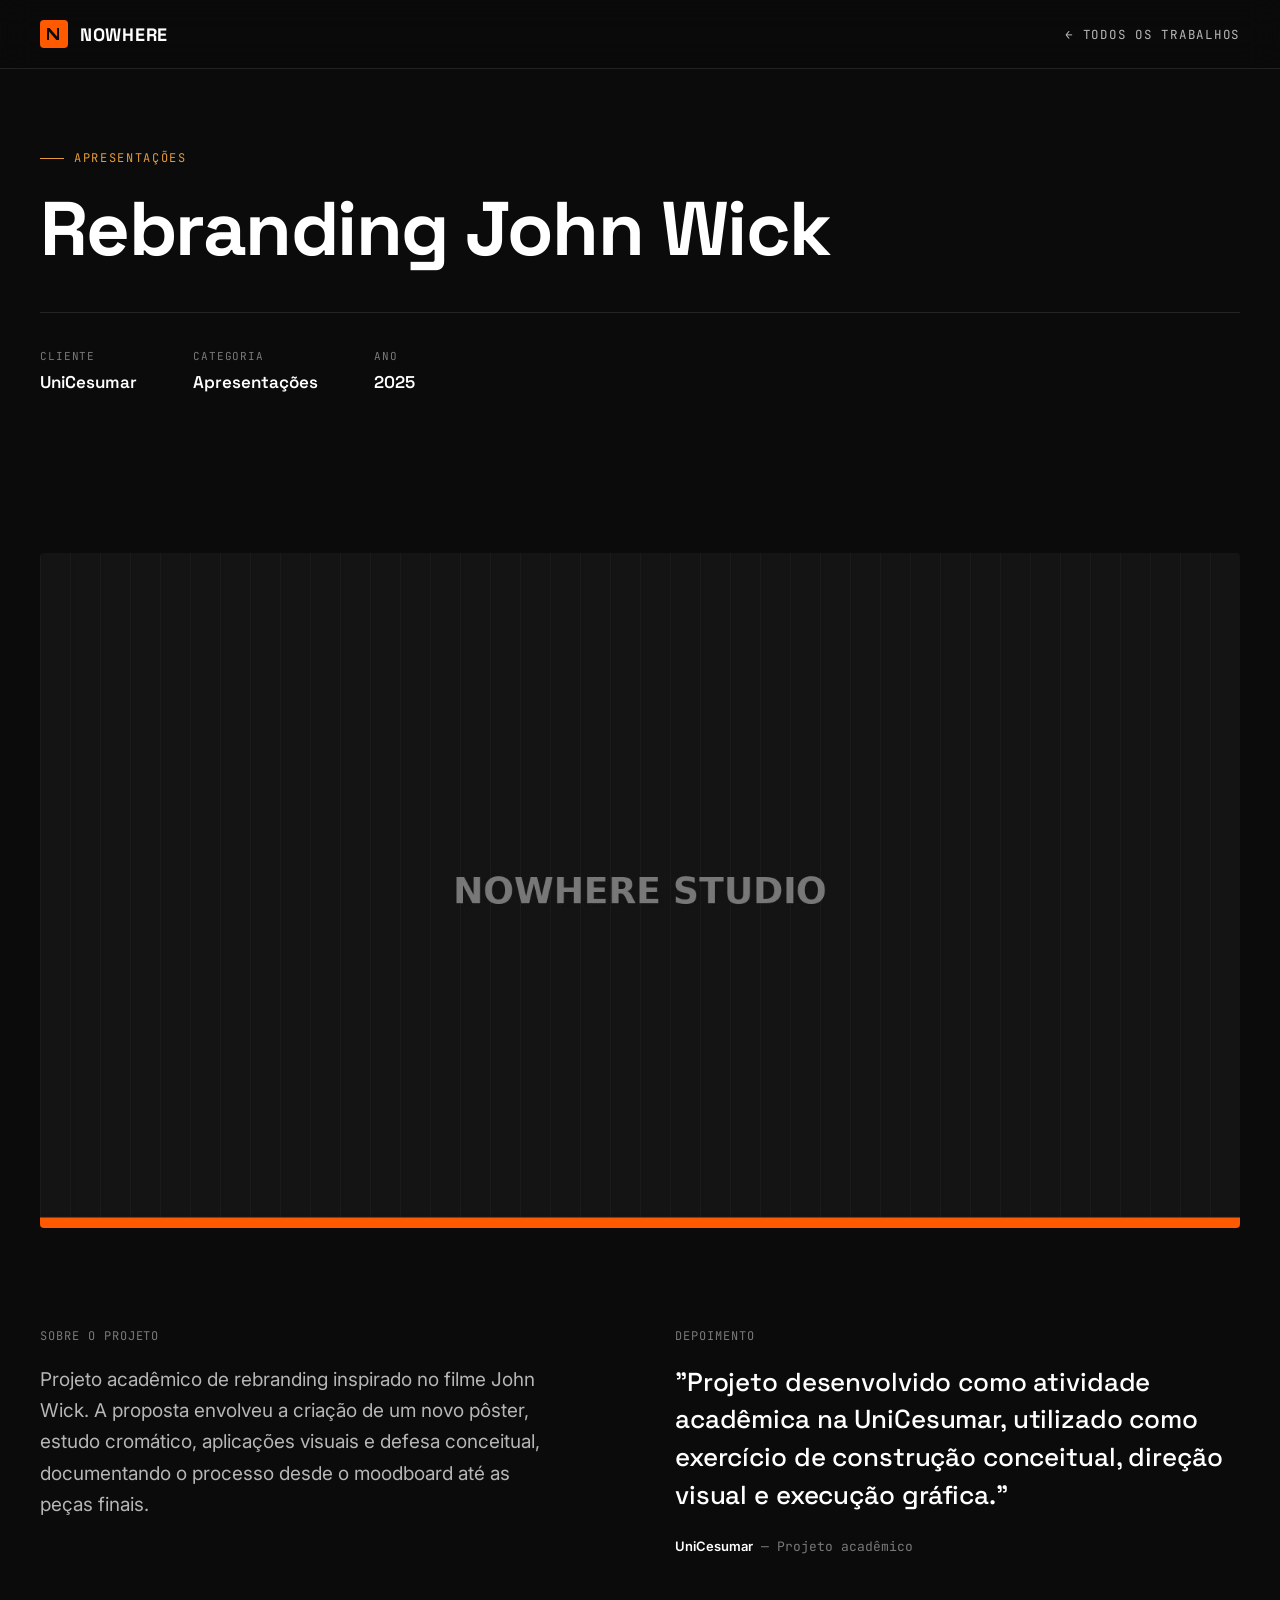
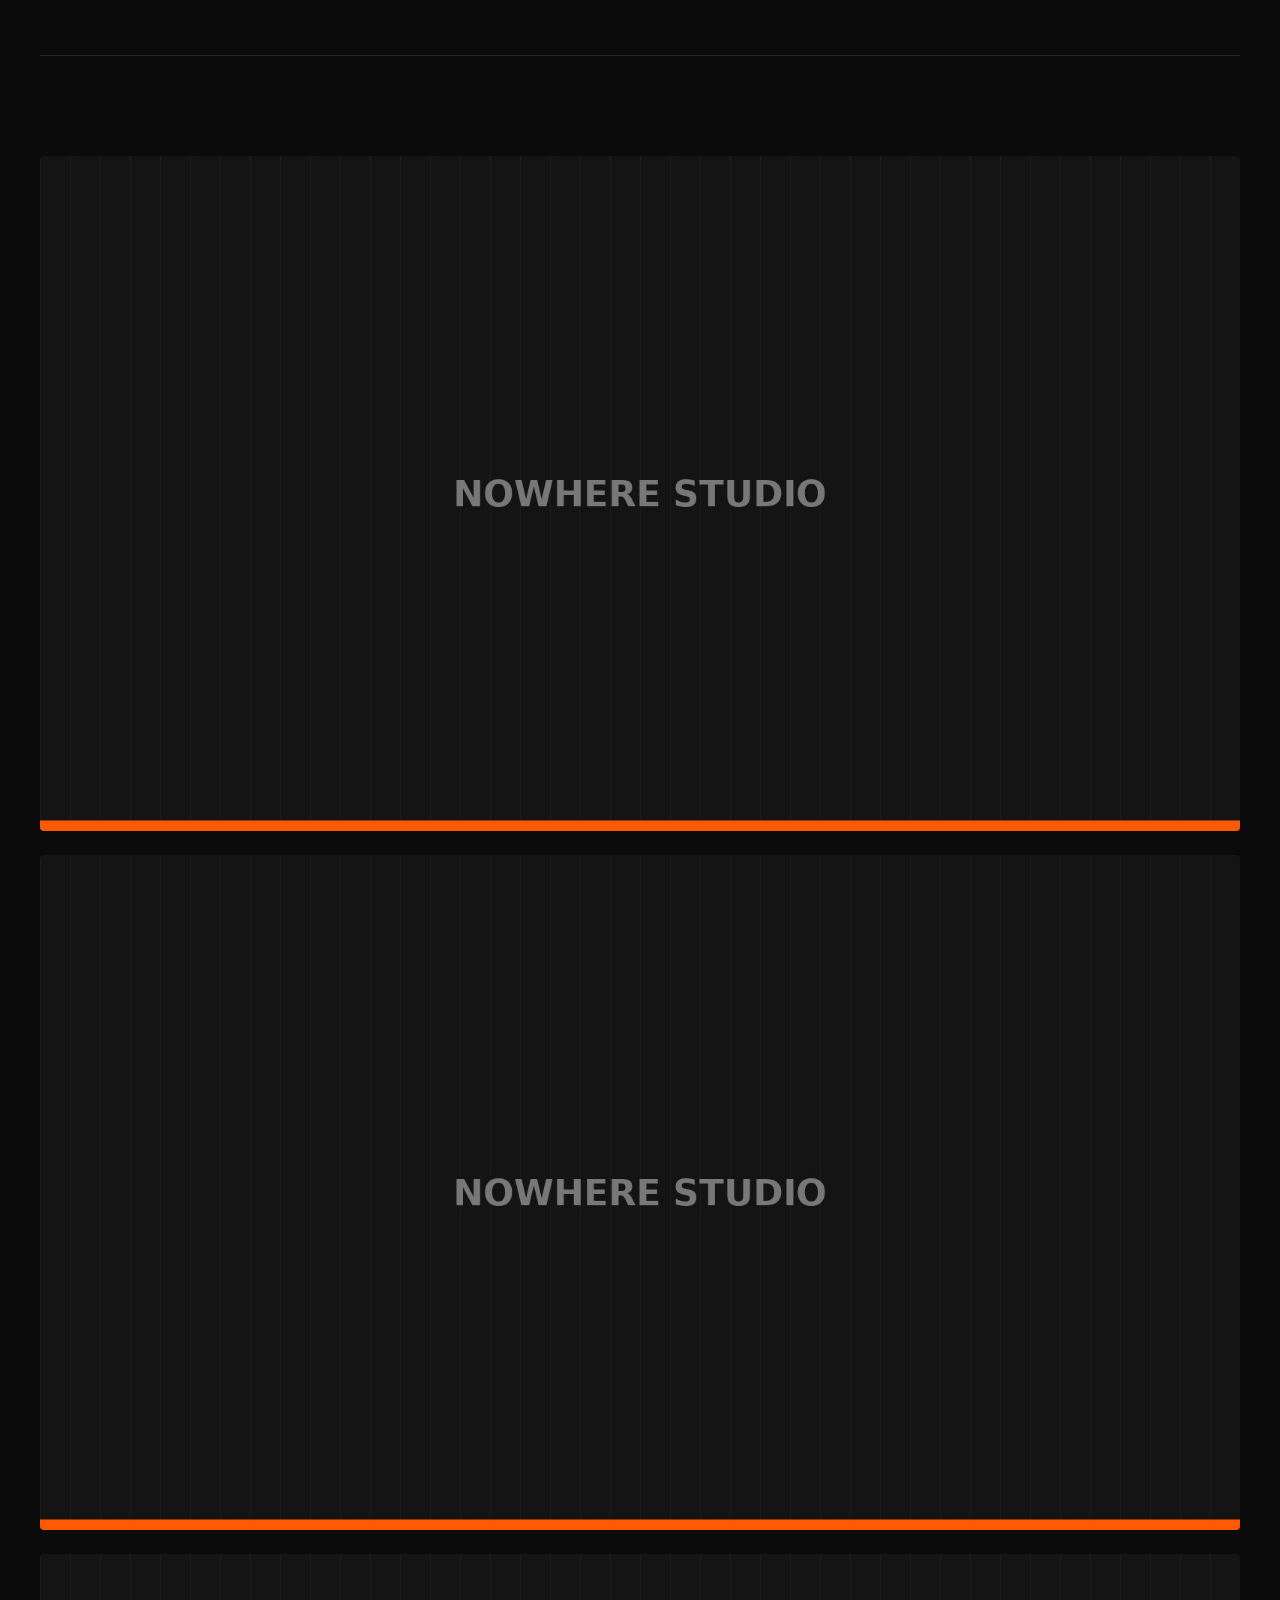
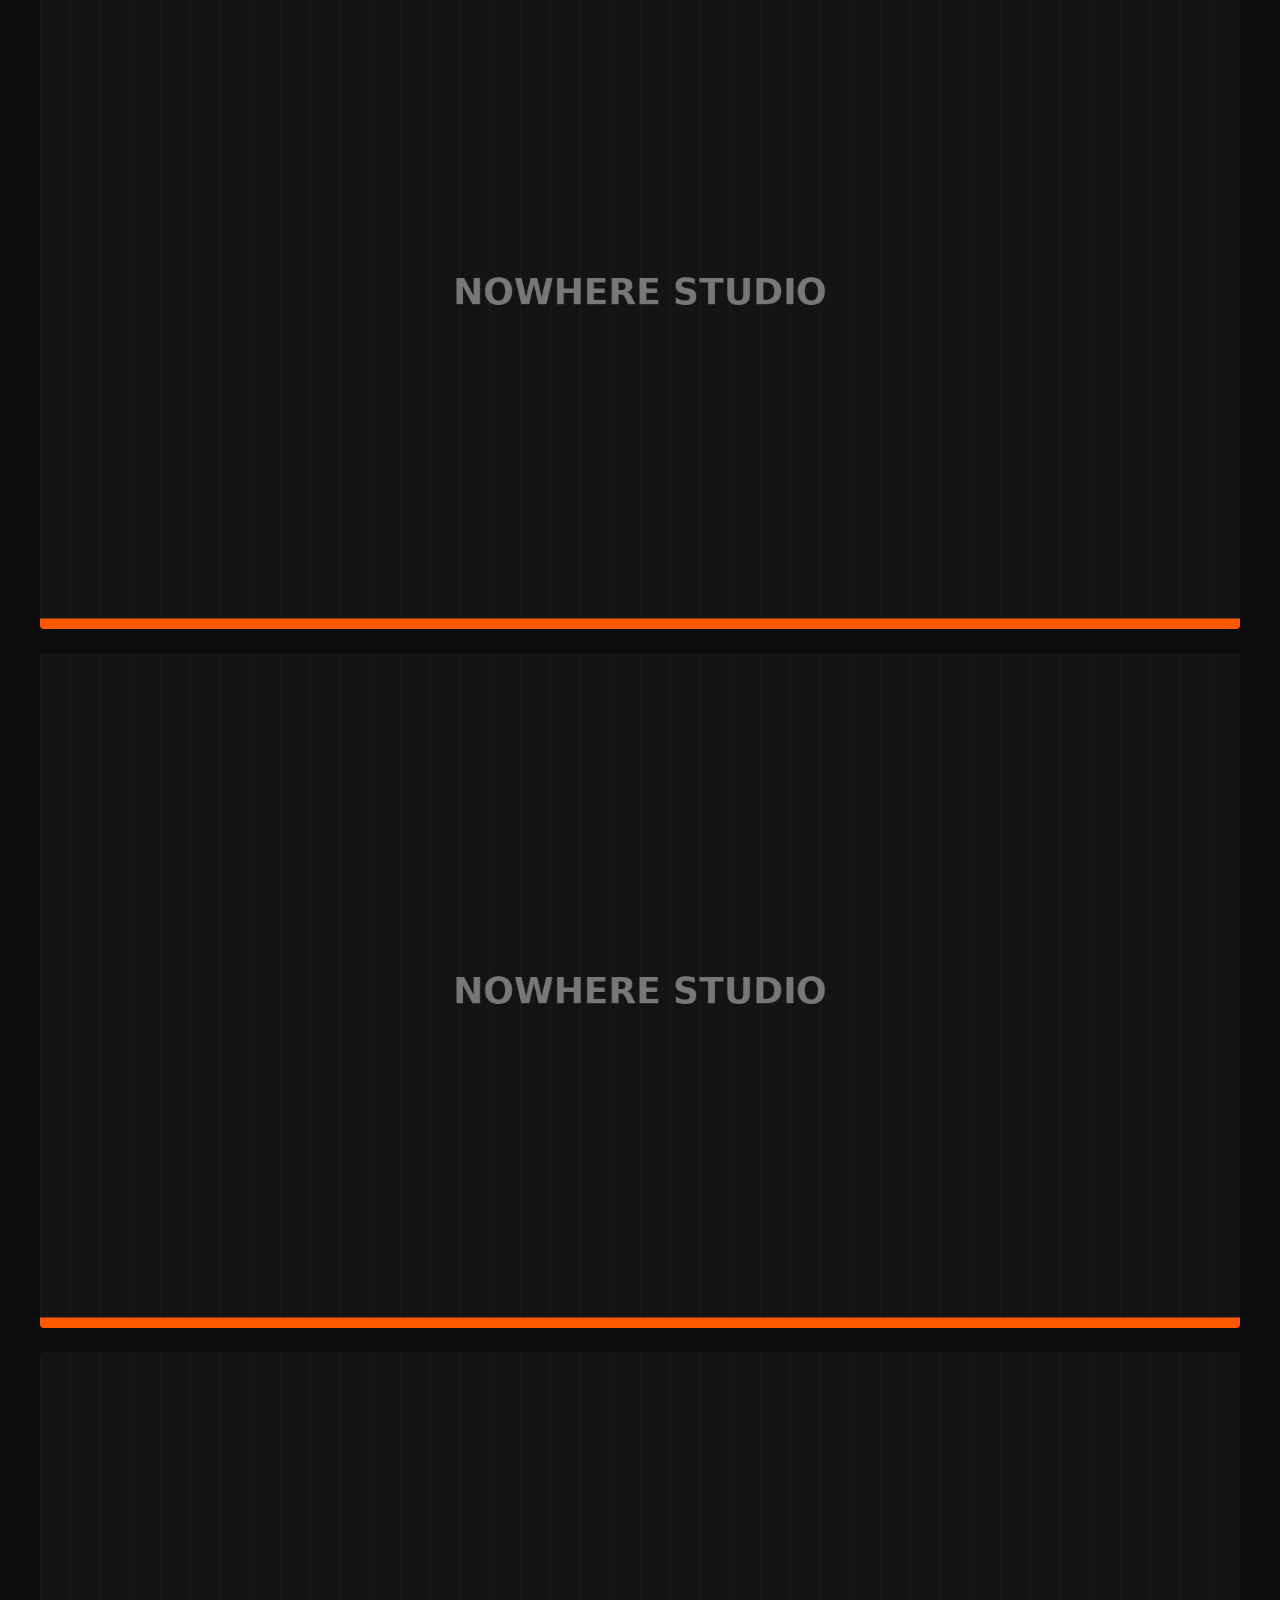
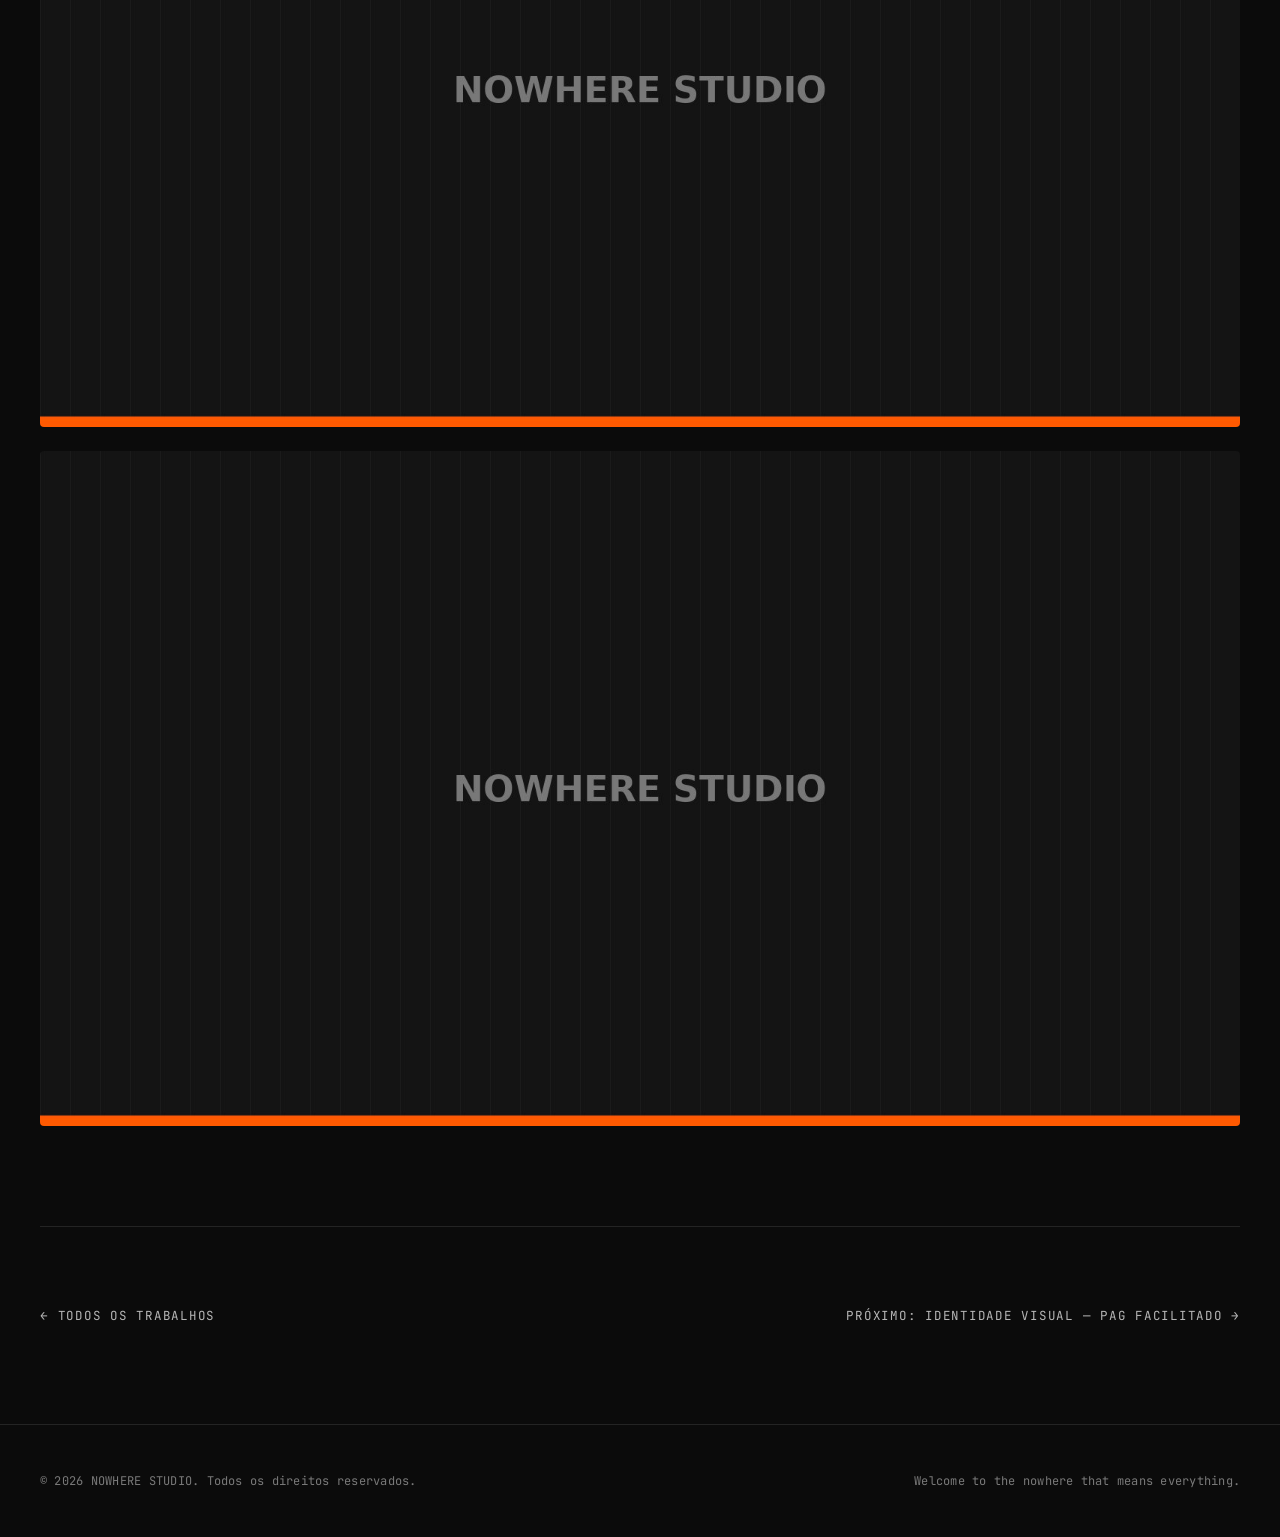
==== commit 2e3e84cb: "Add files via upload" ====
--- a/project.html
+++ b/project.html
@@ -3,733 +3,436 @@
 <head>
   <meta charset="UTF-8">
   <meta name="viewport" content="width=device-width, initial-scale=1.0">
-  <title>Projeto — VTD DESIGN</title>
+  <meta name="theme-color" content="#0B0B0B">
+  <meta property="og:type" content="website">
+
+  <title>Projeto — NOWHERE STUDIO</title>
+
+  <link rel="preconnect" href="https://fonts.googleapis.com">
+  <link rel="preconnect" href="https://fonts.gstatic.com" crossorigin>
+  <link href="https://fonts.googleapis.com/css2?family=Space+Grotesk:wght@400;500;600;700&family=Inter:wght@400;500;600&family=JetBrains+Mono:wght@400;500&display=swap" rel="stylesheet">
+
+  <link rel="icon" type="image/png" href="assets/favicon.png">
+  <link rel="apple-touch-icon" href="assets/favicon.png">
+
+  <link rel="stylesheet" href="css/tokens.css">
+  <link rel="stylesheet" href="css/base.css">
+  <link rel="stylesheet" href="css/components.css">
 
   <style>
-    :root{
-      --black:#080808;
-      --white:#f5f5f5;
-      --muted:#8b8b8b;
-      --line:#242424;
-      --orange:#ff5a00;
-    }
-
-    *{box-sizing:border-box}
-    html{scroll-behavior:smooth}
-    body{
-      margin:0;
-      background:var(--black);
-      color:var(--white);
-      font-family:Arial,Helvetica,sans-serif;
-    }
-
-    a{color:inherit;text-decoration:none}
-    img{max-width:100%}
-
-    .wrap{
-      width:min(1120px, calc(100% - 64px));
-      margin:0 auto;
-    }
-
-    .nav{
-      position:sticky;
-      top:0;
-      z-index:20;
-      height:72px;
-      display:flex;
-      align-items:center;
-      background:rgba(8,8,8,.88);
-      backdrop-filter:blur(14px);
-      border-bottom:1px solid var(--line);
-    }
-
-    .nav .wrap{
-      display:flex;
-      align-items:center;
-      justify-content:space-between;
-    }
-
-    .nav-logo{
-      display:flex;
-      align-items:center;
-      gap:10px;
-      font-weight:800;
-      letter-spacing:-.03em;
-    }
-
-    .nav-mark{
-      width:30px;
-      height:30px;
-      display:grid;
-      place-items:center;
-      background:var(--orange);
-      color:#111;
-      border-radius:5px;
-      font-weight:900;
-    }
-
-    .nav-back{
-      color:#aaa;
-      font-size:13px;
-      text-transform:uppercase;
-      letter-spacing:.08em;
-      transition:color .25s ease;
-    }
-
-    .nav-back:hover{color:var(--orange)}
-
-    .p-hero{
-      padding:100px 0 48px;
-    }
-
-    .p-meta{
-      color:var(--orange);
-      font-size:12px;
-      font-weight:700;
-      text-transform:uppercase;
-      letter-spacing:.16em;
-      margin-bottom:18px;
-    }
-
-    .p-hero h1{
-      margin:0;
-      font-size:clamp(42px,7vw,92px);
-      line-height:.95;
-      letter-spacing:-.055em;
-      font-weight:800;
-      max-width:1000px;
-    }
-
-    .p-info{
-      display:flex;
-      gap:40px;
-      margin-top:34px;
-      padding-top:22px;
-      border-top:1px solid var(--line);
-      color:#aaa;
-      font-size:13px;
-    }
-
-    .p-cover{
-      overflow:hidden;
-      margin-top:42px;
-      background:#111;
-      border-radius:4px;
-    }
-
-    .p-cover img{
-      display:block;
-      width:100%;
-      height:auto;
-      opacity:0;
-      transform:scale(1.035);
-      animation:coverIn .9s cubic-bezier(.2,.7,.2,1) forwards;
-    }
-
-    @keyframes coverIn{
-      to{opacity:1;transform:scale(1)}
-    }
-
-    .p-body{
-      display:grid;
-      grid-template-columns:1fr 1fr;
-      gap:70px;
-      padding:58px 0 30px;
-      border-bottom:1px solid var(--line);
-    }
-
-    .p-desc-title{
-      display:block;
-      color:#666;
-      font-size:10px;
-      text-transform:uppercase;
-      letter-spacing:.16em;
-      margin-bottom:14px;
-    }
-
-    .p-desc-text{
-      margin:0;
-      color:#d0d0d0;
-      font-size:16px;
-      line-height:1.7;
-      max-width:560px;
-    }
-
-    .p-feedback{
-      margin:0;
-      color:var(--white);
-      font-size:20px;
-      line-height:1.4;
-      font-weight:600;
-    }
-
-    .p-feedback-author{
-      margin-top:18px;
-      color:#777;
-      font-size:11px;
-    }
-
-    /* ── PARALLAX ────────────────────────────────────────── */
-    .p-parallax{
-      position:relative;
-      overflow:hidden;
-      height:520px;
-      margin-top:60px;
-      border-radius:4px;
-      background:#111;
-    }
-
-    .p-parallax-layer{
-      position:absolute;
-      inset:0;
-      will-change:transform;
-    }
-
-    .p-parallax-layer img{
-      width:100%;
-      height:100%;
-      object-fit:cover;
-      display:block;
-      pointer-events:none;
-      user-select:none;
-    }
-
-    .p-parallax-layer--bg{z-index:1}
-    .p-parallax-layer--mid{z-index:2}
-    .p-parallax-layer--fg{z-index:3}
-
-    /* ── GALLERY GRID ────────────────────────────────────── */
-    .p-gallery{
-      padding:70px 0 90px;
-    }
-
-    .p-gallery-grid{
-      display:grid;
-      grid-template-columns:repeat(auto-fill,minmax(260px,1fr));
-      gap:14px;
-    }
-
-    .p-gallery-thumb{
-      position:relative;
-      overflow:hidden;
-      background:#111;
-      border-radius:4px;
-      cursor:pointer;
-      aspect-ratio:16/10;
-      transform-style:preserve-3d;
-      will-change:transform;
-      transition:box-shadow .3s ease;
-    }
-
-    .p-gallery-thumb:hover{
-      box-shadow:0 12px 40px rgba(0,0,0,.6);
-    }
-
-    .p-gallery-thumb img,
-    .p-gallery-thumb video{
-      display:block;
-      width:100%;
-      height:100%;
-      object-fit:cover;
-      pointer-events:none;
-      transition:opacity .5s ease;
-      opacity:0;
-    }
-
-    .p-gallery-thumb img.visible,
-    .p-gallery-thumb video.visible{
-      opacity:1;
-    }
-
-    .p-gallery-thumb-play{
-      position:absolute;
-      inset:0;
-      display:grid;
-      place-items:center;
-      pointer-events:none;
-    }
-
-    .p-gallery-thumb-play svg{
-      width:40px;
-      height:40px;
-      opacity:.85;
-      filter:drop-shadow(0 2px 6px rgba(0,0,0,.6));
-    }
-
-    /* ── LIGHTBOX ────────────────────────────────────────── */
-    .p-lightbox{
-      position:fixed;
-      inset:0;
-      z-index:200;
-      background:rgba(0,0,0,.92);
-      display:flex;
-      align-items:center;
-      justify-content:center;
-      opacity:0;
-      visibility:hidden;
-      transition:opacity .3s ease, visibility .3s ease;
-      backdrop-filter:blur(8px);
-    }
-
-    .p-lightbox.is-open{
-      opacity:1;
-      visibility:visible;
-    }
-
-    .p-lightbox-inner{
-      position:relative;
-      max-width:90vw;
-      max-height:90vh;
-      display:flex;
-      align-items:center;
-      justify-content:center;
-    }
-
-    .p-lightbox-inner img,
-    .p-lightbox-inner video{
-      max-width:90vw;
-      max-height:88vh;
-      border-radius:4px;
-      display:block;
-      object-fit:contain;
-    }
-
-    .p-lightbox-close{
-      position:fixed;
-      top:22px;
-      right:26px;
-      width:40px;
-      height:40px;
-      display:grid;
-      place-items:center;
-      cursor:pointer;
-      background:rgba(255,255,255,.08);
-      border-radius:50%;
-      border:none;
-      color:var(--white);
-      font-size:20px;
-      line-height:1;
-      transition:background .2s ease;
-      z-index:201;
-    }
-
-    .p-lightbox-close:hover{background:rgba(255,255,255,.18)}
-
-    .p-lightbox-nav{
-      position:fixed;
-      top:50%;
-      transform:translateY(-50%);
-      width:44px;
-      height:44px;
-      display:grid;
-      place-items:center;
-      cursor:pointer;
-      background:rgba(255,255,255,.08);
-      border-radius:50%;
-      border:none;
-      color:var(--white);
-      font-size:22px;
-      transition:background .2s ease;
-      z-index:201;
-    }
-
-    .p-lightbox-nav:hover{background:rgba(255,255,255,.18)}
-    .p-lightbox-nav--prev{left:18px}
-    .p-lightbox-nav--next{right:18px}
-
-    /* ── EXISTING (unchanged) ────────────────────────────── */
-    .p-nav-projects{
-      display:flex;
-      justify-content:space-between;
-      gap:30px;
-      padding:30px 0 70px;
-      border-top:1px solid var(--line);
-      font-size:13px;
-      text-transform:uppercase;
-      letter-spacing:.05em;
-    }
-
-    .p-nav-link{transition:color .25s ease}
-    .p-nav-link:hover{color:var(--orange)}
-
-    .loading{
-      min-height:60vh;
-      display:grid;
-      place-items:center;
-      color:#777;
-    }
-
-    .project-error{
-      padding:120px 0;
-    }
-
-    .project-error h1{font-size:48px;margin:0 0 15px}
-    .project-error p{color:#888}
-
-    footer{
-      border-top:1px solid var(--line);
-      padding:30px 0;
-      color:#666;
-      font-size:11px;
-    }
-
-    @media(max-width:700px){
-      .wrap{width:min(100% - 32px,1120px)}
-      .nav{height:62px}
-      .nav-back{font-size:10px}
-      .p-hero{padding:70px 0 30px}
-      .p-body{grid-template-columns:1fr;gap:38px}
-      .p-nav-projects{flex-direction:column}
-      .p-info{gap:20px}
-      .p-parallax{height:320px}
-      .p-gallery-grid{grid-template-columns:repeat(auto-fill,minmax(160px,1fr));gap:10px}
-      .p-lightbox-nav--prev{left:6px}
-      .p-lightbox-nav--next{right:6px}
+    /* Estilos específicos da página de detalhe de projeto */
+
+    .p-hero {
+      padding: 150px 0 60px;
+    }
+
+    .p-eyebrow {
+      font-family: var(--mono);
+      font-size: 12px;
+      letter-spacing: 0.14em;
+      text-transform: uppercase;
+      color: var(--orange);
+      display: flex;
+      align-items: center;
+      gap: 10px;
+      margin-bottom: 24px;
+    }
+
+    .p-eyebrow .line {
+      width: 24px;
+      height: 1px;
+      background: var(--orange);
+    }
+
+    .p-title {
+      font-family: var(--display);
+      font-weight: 700;
+      font-size: clamp(34px, 6vw, 76px);
+      line-height: 1.02;
+      letter-spacing: -0.02em;
+      max-width: 900px;
+      margin-bottom: 44px;
+    }
+
+    .p-meta-row {
+      display: flex;
+      gap: 56px;
+      flex-wrap: wrap;
+      padding-top: 36px;
+      border-top: 1px solid var(--white-10);
+    }
+
+    .p-meta {
+      display: flex;
+      flex-direction: column;
+      gap: 8px;
+    }
+
+    .p-meta-label {
+      font-family: var(--mono);
+      font-size: 11px;
+      letter-spacing: 0.08em;
+      text-transform: uppercase;
+      color: var(--white-45);
+    }
+
+    .p-meta-value {
+      font-family: var(--display);
+      font-weight: 600;
+      font-size: 17px;
+    }
+
+    .p-cover {
+      margin: 100px 0;
+      border-radius: 4px;
+      overflow: hidden;
+    }
+
+    .p-cover img,
+    .p-cover video {
+      width: 100%;
+      height: auto;
+      display: block;
+    }
+
+    .p-cover video {
+      background: var(--black);
+    }
+
+    .p-body {
+      display: grid;
+      grid-template-columns: 1fr 1fr;
+      gap: 70px;
+      padding-bottom: 100px;
+      border-bottom: 1px solid var(--white-10);
+    }
+
+    @media (max-width: 860px) {
+      .p-body {
+        grid-template-columns: 1fr;
+        gap: 36px;
+      }
+    }
+
+    .p-desc-title {
+      font-family: var(--mono);
+      font-size: 12px;
+      letter-spacing: 0.08em;
+      text-transform: uppercase;
+      color: var(--white-45);
+      margin-bottom: 20px;
+      display: block;
+    }
+
+    .p-desc-text {
+      font-size: 19px;
+      line-height: 1.65;
+      color: var(--white-70);
+      max-width: 520px;
+    }
+
+    .p-feedback {
+      font-family: var(--display);
+      font-weight: 500;
+      font-size: 26px;
+      line-height: 1.45;
+      letter-spacing: -0.005em;
+    }
+
+    .p-feedback-author {
+      margin-top: 24px;
+      font-family: var(--mono);
+      font-size: 13px;
+      color: var(--white-45);
+    }
+
+    .p-feedback-author strong {
+      color: var(--white);
+      font-family: var(--body);
+      font-weight: 600;
+      font-style: normal;
+    }
+
+    .p-gallery {
+      padding: 100px 0;
+      display: flex;
+      flex-direction: column;
+      gap: 24px;
+    }
+
+    .p-gallery img {
+      width: 100%;
+      border-radius: 4px;
+      animation: fadeInUp 0.6s ease forwards;
+    }
+
+    .p-gallery img:nth-child(1) { animation-delay: 0.1s; }
+    .p-gallery img:nth-child(2) { animation-delay: 0.2s; }
+    .p-gallery img:nth-child(3) { animation-delay: 0.3s; }
+    .p-gallery img:nth-child(4) { animation-delay: 0.4s; }
+
+    .p-nav-projects {
+      padding: 80px 0 100px;
+      border-top: 1px solid var(--white-10);
+      display: flex;
+      justify-content: space-between;
+      gap: 20px;
+      flex-wrap: wrap;
+    }
+
+    @media (max-width: 860px) {
+      .p-nav-projects {
+        flex-direction: column;
+      }
+    }
+
+    .p-nav-link {
+      font-family: var(--mono);
+      font-size: 12.5px;
+      letter-spacing: 0.06em;
+      text-transform: uppercase;
+      color: var(--white-70);
+      display: flex;
+      align-items: center;
+      gap: 10px;
+      transition: color 0.3s var(--ease);
+    }
+
+    .p-nav-link:hover {
+      color: var(--orange);
+    }
+
+    .p-nav-link-next {
+      margin-left: auto;
+    }
+
+    @media (max-width: 860px) {
+      .p-nav-link-next {
+        margin-left: 0;
+      }
     }
   </style>
 </head>
-
 <body>
+
+  <!-- HEADER -->
   <nav class="nav">
     <div class="wrap">
       <a href="index.html" class="nav-logo">
-        <span class="nav-mark">N</span>
-        <span>VTD DESIGN</span>
+        <img src="assets/logo-icon.svg" alt="NOWHERE Studio" onerror="this.style.display='none'">
+        <span>NOWHERE</span>
       </a>
       <a href="index.html#trabalhos" class="nav-back">← Todos os Trabalhos</a>
     </div>
   </nav>
 
+  <!-- MAIN CONTENT -->
   <main id="projectRoot">
-    <div class="loading">Carregando projeto…</div>
+    <div class="loading-state">Carregando projeto…</div>
   </main>
 
-  <!-- LIGHTBOX -->
-  <div class="p-lightbox" id="lightbox" role="dialog" aria-modal="true" aria-label="Visualizador de mídia">
-    <button class="p-lightbox-close" id="lightboxClose" aria-label="Fechar">✕</button>
-    <button class="p-lightbox-nav p-lightbox-nav--prev" id="lightboxPrev" aria-label="Anterior">‹</button>
-    <div class="p-lightbox-inner" id="lightboxInner"></div>
-    <button class="p-lightbox-nav p-lightbox-nav--next" id="lightboxNext" aria-label="Próximo">›</button>
-  </div>
-
+  <!-- FOOTER -->
   <footer>
-    <div class="wrap">© 2026 VTD DESIGN.</div>
+    <div class="wrap">
+      <div class="footer-bottom">
+        <span>© <span id="copyYear">2026</span> NOWHERE STUDIO. Todos os direitos reservados.</span>
+        <span>Welcome to the nowhere that means everything.</span>
+      </div>
+    </div>
   </footer>
 
+  <!-- SCRIPTS -->
+  <script src="js/main.js" defer></script>
   <script>
-    /* ── LIGHTBOX STATE ─────────────────────────────────── */
-    const lightbox={
-      el:document.getElementById('lightbox'),
-      inner:document.getElementById('lightboxInner'),
-      items:[],
-      current:0,
-
-      open(items,index){
-        this.items=items;
-        this.current=index;
-        this.render();
-        this.el.classList.add('is-open');
-        document.body.style.overflow='hidden';
-      },
-
-      close(){
-        this.el.classList.remove('is-open');
-        document.body.style.overflow='';
-        const video=this.inner.querySelector('video');
-        if(video) video.pause();
-        this.inner.innerHTML='';
-      },
-
-      go(dir){
-        const video=this.inner.querySelector('video');
-        if(video) video.pause();
-        this.current=(this.current+dir+this.items.length)%this.items.length;
-        this.render();
-      },
-
-      render(){
-        const src=this.items[this.current];
-        const isVideo=/\.mp4$/i.test(src);
-        this.inner.innerHTML='';
-        if(isVideo){
-          const v=document.createElement('video');
-          v.src=src; v.controls=true; v.autoplay=true;
-          v.style.maxWidth='90vw'; v.style.maxHeight='88vh';
-          this.inner.appendChild(v);
-        } else {
-          const img=document.createElement('img');
-          img.src=src; img.alt='';
-          this.inner.appendChild(img);
+    class ProjectLoader {
+      constructor() {
+        this.projects = [];
+        this.currentProject = null;
+      }
+
+      async loadProjects() {
+        try {
+          const response = await fetch('portfolio.json');
+          if (!response.ok) throw new Error('Falha ao carregar portfolio.json');
+          this.projects = await response.json();
+          return this.projects;
+        } catch (error) {
+          console.error('Erro ao carregar projetos:', error);
+          this.showError('Não foi possível carregar o projeto. Verifique se portfolio.json está na raiz do site.');
+          return [];
         }
       }
-    };
-
-    document.getElementById('lightboxClose').addEventListener('click',()=>lightbox.close());
-    document.getElementById('lightboxPrev').addEventListener('click',()=>lightbox.go(-1));
-    document.getElementById('lightboxNext').addEventListener('click',()=>lightbox.go(1));
-    document.getElementById('lightbox').addEventListener('click',e=>{if(e.target===lightbox.el) lightbox.close();});
-    document.addEventListener('keydown',e=>{
-      if(!lightbox.el.classList.contains('is-open')) return;
-      if(e.key==='Escape') lightbox.close();
-      if(e.key==='ArrowLeft') lightbox.go(-1);
-      if(e.key==='ArrowRight') lightbox.go(1);
-    });
-
-    /* ── PROJECT LOADER ─────────────────────────────────── */
-    class ProjectLoader {
-      constructor(){
-        this.projects=[];
-        this.currentProject=null;
-      }
-
-      async loadProjects(){
-        const response=await fetch('portfolio.json?cache=' + Date.now());
-        if(!response.ok) throw new Error('Não foi possível carregar portfolio.json');
-        this.projects=await response.json();
-      }
-
-      getProjectId(){
+
+      getProjectId() {
         return new URLSearchParams(window.location.search).get('id');
       }
 
-      getCurrentProject(){
-        const id=this.getProjectId();
-        return this.projects.find(project=>project.id===id);
-      }
-
-      createImage(src,alt){
-        const img=document.createElement('img');
-        img.src=src;
-        img.alt=alt;
-        img.loading='lazy';
-        img.addEventListener('error',()=>{
-          console.error('Imagem não encontrada:',src);
-          img.parentElement?.remove();
-        });
-        return img;
-      }
-
-      isVideo(src){
-        return /\.mp4$/i.test(src);
-      }
-
-      renderParallax(parallax){
-        const section=document.createElement('section');
-        section.className='p-parallax';
-        section.dataset.parallax='';
-
-        const layers=[
-          {cls:'p-parallax-layer--bg',src:parallax.background,speed:'0.18'},
-          {cls:'p-parallax-layer--mid',src:parallax.middle,speed:'0.10'},
-          {cls:'p-parallax-layer--fg',src:parallax.foreground,speed:'0.05'},
-        ];
-
-        layers.forEach(l=>{
-          const div=document.createElement('div');
-          div.className='p-parallax-layer '+l.cls;
-          div.dataset.parallaxSpeed=l.speed;
-          const img=document.createElement('img');
-          img.src=l.src; img.alt=''; img.draggable=false;
-          img.addEventListener('error',()=>{div.remove();});
-          div.appendChild(img);
-          section.appendChild(div);
-        });
-
-        return section;
-      }
-
-      renderGallery(project){
-        const srcs=project.gallery;
-        const section=document.createElement('section');
-        section.className='p-gallery';
-
-        const grid=document.createElement('div');
-        grid.className='p-gallery-grid';
-
-        srcs.forEach((src,i)=>{
-          const thumb=document.createElement('div');
-          thumb.className='p-gallery-thumb';
-
-          if(this.isVideo(src)){
-            const video=document.createElement('video');
-            video.src=src;
-            video.muted=true;
-            video.loop=true;
-            video.playsInline=true;
-            video.preload='metadata';
-            video.addEventListener('loadeddata',()=>video.classList.add('visible'));
-            thumb.appendChild(video);
-
-            // play icon overlay
-            const playOverlay=document.createElement('div');
-            playOverlay.className='p-gallery-thumb-play';
-            playOverlay.innerHTML=`<svg viewBox="0 0 48 48" fill="none" xmlns="http://www.w3.org/2000/svg">
-              <circle cx="24" cy="24" r="23" stroke="white" stroke-width="1.5" fill="rgba(0,0,0,.4)"/>
-              <polygon points="19,15 35,24 19,33" fill="white"/>
-            </svg>`;
-            thumb.appendChild(playOverlay);
-          } else {
-            const img=document.createElement('img');
-            img.src=src;
-            img.alt=`${project.titulo || 'Projeto'} — imagem ${i+1}`;
-            img.loading='lazy';
-            img.addEventListener('load',()=>img.classList.add('visible'));
-            img.addEventListener('error',()=>thumb.remove());
-            thumb.appendChild(img);
-          }
-
-          thumb.addEventListener('click',()=>lightbox.open(srcs,i));
-          grid.appendChild(thumb);
-        });
-
-        section.appendChild(grid);
-        return section;
-      }
-
-      renderProject(project){
-        const root=document.getElementById('projectRoot');
-
-        document.title=project.titulo + ' — VTD DESIGN';
-
-        const hero=document.createElement('section');
-        hero.className='p-hero';
-        hero.innerHTML=`
+      getCurrentProject() {
+        const id = this.getProjectId();
+        return this.projects.find(p => p.id === id) || this.projects[0];
+      }
+
+      getProjectIndex(project) {
+        return this.projects.findIndex(p => p.id === project.id);
+      }
+
+      getNextProject(project) {
+        const idx = this.getProjectIndex(project);
+        return this.projects[(idx + 1) % this.projects.length];
+      }
+
+      getPreviousProject(project) {
+        const idx = this.getProjectIndex(project);
+        return this.projects[(idx - 1 + this.projects.length) % this.projects.length];
+      }
+
+      updateMetaTags(project) {
+        document.title = `${project.titulo} — NOWHERE STUDIO`;
+
+        const ogImage = project.cover || project.thumb;
+        let ogImageMeta = document.querySelector('meta[property="og:image"]');
+        if (!ogImageMeta) {
+          ogImageMeta = document.createElement('meta');
+          ogImageMeta.setAttribute('property', 'og:image');
+          document.head.appendChild(ogImageMeta);
+        }
+        ogImageMeta.setAttribute('content', ogImage);
+      }
+
+      renderProject(project) {
+        const root = document.getElementById('projectRoot');
+        if (!root) return;
+
+        const next = this.getNextProject(project);
+        const previous = this.getPreviousProject(project);
+
+        this.updateMetaTags(project);
+
+        root.innerHTML = `
+          <section class="p-hero">
+            <div class="wrap">
+              <div class="p-eyebrow">
+                <span class="line"></span>
+                ${project.categoria}
+              </div>
+              <h1 class="p-title">${project.titulo}</h1>
+              <div class="p-meta-row">
+                <div class="p-meta">
+                  <span class="p-meta-label">Cliente</span>
+                  <span class="p-meta-value">${project.cliente}</span>
+                </div>
+                <div class="p-meta">
+                  <span class="p-meta-label">Categoria</span>
+                  <span class="p-meta-value">${project.categoria}</span>
+                </div>
+                <div class="p-meta">
+                  <span class="p-meta-label">Ano</span>
+                  <span class="p-meta-value">${project.ano}</span>
+                </div>
+              </div>
+            </div>
+          </section>
+
           <div class="wrap">
-            <div class="p-meta">${project.categoria || ''}</div>
-            <h1>${project.titulo || ''}</h1>
-            <div class="p-info">
-              <span>${project.cliente || ''}</span>
-              <span>${project.ano || ''}</span>
+            ${this.renderCover(project)}
+
+            <div class="p-body">
+              <div>
+                <label class="p-desc-title">Sobre o Projeto</label>
+                <p class="p-desc-text">${project.descricao}</p>
+              </div>
+              <div>
+                <label class="p-desc-title">Depoimento</label>
+                <p class="p-feedback">"${project.feedback}"</p>
+                <div class="p-feedback-author">
+                  <strong>${project.feedbackAutor}</strong> — ${project.feedbackCargo}
+                </div>
+              </div>
             </div>
+
+            ${this.renderGallery(project)}
+            ${this.renderNavigation(project, next, previous)}
           </div>
         `;
-
-        const wrap=document.createElement('div');
-        wrap.className='wrap';
-
-        if(project.cover){
-          const cover=document.createElement('div');
-          cover.className='p-cover';
-          cover.appendChild(this.createImage(project.cover,project.titulo || 'Capa do projeto'));
-          wrap.appendChild(cover);
+      }
+
+      renderCover(project) {
+        const cover = project.cover || project.thumb;
+        return `
+          <div class="p-cover">
+            <img
+              src="${cover}"
+              alt="${project.titulo}"
+              loading="eager"
+              onerror="this.src='assets/placeholder.jpg'"
+            >
+          </div>
+        `;
+      }
+
+      renderGallery(project) {
+        if (!project.gallery || project.gallery.length === 0) {
+          return '';
         }
 
-        const body=document.createElement('section');
-        body.className='p-body';
-
-        const description=document.createElement('div');
-        description.innerHTML=`
-          <span class="p-desc-title">Sobre o projeto</span>
-          <p class="p-desc-text">${project.descricao || ''}</p>
+        return `
+          <div class="p-gallery">
+            ${project.gallery.map((src, i) => `
+              <img
+                src="${src}"
+                alt="${project.titulo} - ${i + 1}"
+                loading="lazy"
+                onerror="this.src='assets/placeholder.jpg'"
+              >
+            `).join('')}
+          </div>
         `;
-        body.appendChild(description);
-
-        if(project.feedback){
-          const feedback=document.createElement('div');
-          feedback.innerHTML=`
-            <span class="p-desc-title">Feedback</span>
-            <p class="p-feedback">"${project.feedback}"</p>
-            <div class="p-feedback-author">
-              ${project.feedbackAutor || ''}${project.feedbackCargo ? ' — ' + project.feedbackCargo : ''}
-            </div>
-          `;
-          body.appendChild(feedback);
-        } else if(project.feedbackAutor){
-          const context=document.createElement('div');
-          context.innerHTML=`
-            <span class="p-desc-title">Contexto</span>
-            <p class="p-feedback">${project.feedbackAutor}</p>
-            <div class="p-feedback-author">${project.feedbackCargo || ''}</div>
-          `;
-          body.appendChild(context);
+      }
+
+      renderNavigation(project, next, previous) {
+        return `
+          <div class="p-nav-projects">
+            <a href="index.html#trabalhos" class="p-nav-link">
+              ← Todos os Trabalhos
+            </a>
+            <a href="project.html?id=${encodeURIComponent(next.id)}" class="p-nav-link p-nav-link-next">
+              Próximo: ${next.titulo} →
+            </a>
+          </div>
+        `;
+      }
+
+      showError(message) {
+        const root = document.getElementById('projectRoot');
+        if (root) {
+          root.innerHTML = `<div class="loading-state">${message}</div>`;
         }
-
-        wrap.appendChild(body);
-
-        // PARALLAX — render after p-body if field exists
-        if(project.parallax && project.parallax.background){
-          wrap.appendChild(this.renderParallax(project.parallax));
-        }
-
-        // GALLERY — grid with lightbox
-        if(Array.isArray(project.gallery) && project.gallery.length){
-          wrap.appendChild(this.renderGallery(project));
-        }
-
-        const index=this.projects.findIndex(p=>p.id===project.id);
-        const next=this.projects[(index+1)%this.projects.length];
-
-        const nav=document.createElement('nav');
-        nav.className='p-nav-projects';
-        nav.innerHTML=`
-          <a class="p-nav-link" href="index.html#trabalhos">← Todos os trabalhos</a>
-          ${next ? `<a class="p-nav-link" href="project.html?id=${encodeURIComponent(next.id)}">Próximo: ${next.titulo} →</a>` : ''}
-        `;
-        wrap.appendChild(nav);
-
-        root.replaceChildren(hero,wrap);
-
-        this.initScrollAnimations(root);
-
-        // initialise new features via animations.js API
-        if(window.portfolioAnimations){
-          if(window.portfolioAnimations.parallax) window.portfolioAnimations.parallax();
-          if(window.portfolioAnimations.tilt) window.portfolioAnimations.tilt();
-        }
-      }
-
-      initScrollAnimations(root){
-        const images=root.querySelectorAll('.p-gallery img');
-
-        if(!('IntersectionObserver' in window)){
-          images.forEach(img=>img.classList.add('visible'));
+      }
+
+      async initialize() {
+        const projects = await this.loadProjects();
+        if (projects.length === 0) return;
+
+        const project = this.getCurrentProject();
+        if (!project) {
+          this.showError('Projeto não encontrado.');
           return;
         }
 
-        const observer=new IntersectionObserver(entries=>{
-          entries.forEach(entry=>{
-            if(entry.isIntersecting){
-              entry.target.classList.add('visible');
-              observer.unobserve(entry.target);
-            }
-          });
-        },{threshold:.12});
-
-        images.forEach(img=>observer.observe(img));
-      }
-
-      showError(message){
-        document.getElementById('projectRoot').innerHTML=`
-          <div class="wrap project-error">
-            <h1>Projeto não encontrado</h1>
-            <p>${message}</p>
-          </div>
-        `;
-      }
-
-      async initialize(){
-        try{
-          await this.loadProjects();
-          const project=this.getCurrentProject();
-
-          if(!project){
-            this.showError('O ID deste projeto não existe no portfolio.json.');
-            return;
-          }
-
-          this.renderProject(project);
-        }catch(error){
-          console.error(error);
-          this.showError('Erro ao carregar o portfolio.json. Verifique se o arquivo está na raiz do projeto.');
-        }
-      }
-    }
-
-    document.addEventListener('DOMContentLoaded',()=>{
-      new ProjectLoader().initialize();
-    });
+        this.currentProject = project;
+        this.renderProject(project);
+      }
+    }
+
+    if (document.readyState === 'loading') {
+      document.addEventListener('DOMContentLoaded', () => {
+        const loader = new ProjectLoader();
+        loader.initialize();
+      });
+    } else {
+      const loader = new ProjectLoader();
+      loader.initialize();
+    }
   </script>
-
-  <script src="js/animations.js"></script>
 </body>
 </html>
--- a/css/tokens.css
+++ b/css/tokens.css
@@ -0,0 +1 @@
+:root{--black:#0b0b0b;--white:#fff;--white-10:rgba(255,255,255,.1);--white-45:rgba(255,255,255,.45);--white-70:rgba(255,255,255,.7);--orange:#e29a3a;--display:'Space Grotesk',sans-serif;--body:'Inter',sans-serif;--mono:'JetBrains Mono',monospace;--ease:cubic-bezier(.2,.7,.2,1)}
--- a/css/base.css
+++ b/css/base.css
@@ -0,0 +1,222 @@
+/**
+ * BASE — reset, tipografia global e componentes estruturais
+ * compartilhados entre todas as páginas (header, nav, footer).
+ */
+
+* {
+  margin: 0;
+  padding: 0;
+  box-sizing: border-box;
+}
+
+html {
+  background: var(--black);
+  scroll-behavior: smooth;
+}
+
+body {
+  background: var(--black);
+  color: var(--white);
+  font-family: var(--body);
+  -webkit-font-smoothing: antialiased;
+  overflow-x: hidden;
+}
+
+img, svg, video {
+  display: block;
+  max-width: 100%;
+}
+
+a {
+  color: inherit;
+  text-decoration: none;
+}
+
+::selection {
+  background: var(--orange);
+  color: var(--black);
+}
+
+.wrap {
+  max-width: var(--container);
+  margin: 0 auto;
+  padding: 0 40px;
+}
+
+@media (max-width: 860px) {
+  .wrap {
+    padding: 0 24px;
+  }
+}
+
+/* ===== HEADER (index.html) ===== */
+.header {
+  position: fixed;
+  top: 0;
+  left: 0;
+  right: 0;
+  z-index: 500;
+  padding: 20px 0;
+  background: rgba(11, 11, 11, 0.72);
+  backdrop-filter: blur(16px) saturate(140%);
+  -webkit-backdrop-filter: blur(16px) saturate(140%);
+  border-bottom: 1px solid var(--white-10);
+}
+
+.header .wrap {
+  display: flex;
+  align-items: center;
+  justify-content: space-between;
+}
+
+.logo {
+  display: flex;
+  align-items: center;
+  gap: 12px;
+  font-family: var(--display);
+  font-weight: 700;
+  font-size: 18px;
+  letter-spacing: 0.04em;
+  transition: color 0.35s var(--ease);
+}
+
+.logo img {
+  width: 28px;
+  height: 28px;
+  object-fit: contain;
+  display: block;
+  transition: transform 0.35s var(--ease);
+}
+
+.logo:hover img {
+  transform: scale(1.08);
+}
+
+.logo:hover {
+  color: var(--orange);
+}
+
+.header-nav {
+  display: flex;
+  align-items: center;
+  gap: 32px;
+  font-family: var(--mono);
+  font-size: 12.5px;
+  letter-spacing: 0.06em;
+  text-transform: uppercase;
+}
+
+.header-nav a {
+  color: var(--white-70);
+  transition: color 0.3s var(--ease);
+  position: relative;
+}
+
+.header-nav a:hover,
+.header-nav a.active {
+  color: var(--orange);
+}
+
+@media (max-width: 560px) {
+  .header-nav {
+    gap: 18px;
+    font-size: 11px;
+  }
+}
+
+/* ===== NAV (project.html) ===== */
+.nav {
+  position: fixed;
+  top: 0;
+  left: 0;
+  right: 0;
+  z-index: 500;
+  padding: 20px 0;
+  background: rgba(11, 11, 11, 0.72);
+  backdrop-filter: blur(16px) saturate(140%);
+  -webkit-backdrop-filter: blur(16px) saturate(140%);
+  border-bottom: 1px solid var(--white-10);
+}
+
+.nav .wrap {
+  display: flex;
+  align-items: center;
+  justify-content: space-between;
+}
+
+.nav-logo {
+  display: flex;
+  align-items: center;
+  gap: 12px;
+  font-family: var(--display);
+  font-weight: 700;
+  font-size: 18px;
+  letter-spacing: 0.04em;
+}
+
+.nav-logo img {
+  width: 28px;
+  height: 28px;
+  object-fit: contain;
+  display: block;
+  transition: transform 0.35s var(--ease);
+}
+
+.nav-logo span {
+  transition: color 0.35s var(--ease);
+}
+
+.nav-logo:hover img {
+  transform: scale(1.08);
+}
+
+.nav-logo:hover span {
+  color: var(--orange);
+}
+
+.nav-back {
+  font-family: var(--mono);
+  font-size: 12.5px;
+  letter-spacing: 0.06em;
+  text-transform: uppercase;
+  color: var(--white-70);
+  display: flex;
+  align-items: center;
+  gap: 8px;
+  transition: color 0.3s var(--ease);
+}
+
+.nav-back:hover {
+  color: var(--orange);
+}
+
+/* ===== FOOTER (ambas as páginas) ===== */
+footer {
+  border-top: 1px solid var(--white-10);
+  padding: 48px 0;
+}
+
+.footer-bottom {
+  display: flex;
+  justify-content: space-between;
+  align-items: center;
+  flex-wrap: wrap;
+  gap: 16px;
+  font-family: var(--mono);
+  font-size: 12px;
+  color: var(--white-45);
+  letter-spacing: 0.02em;
+}
+
+.footer-links {
+  display: flex;
+  gap: 24px;
+}
+
+.footer-links a {
+  transition: color 0.3s var(--ease);
+}
+
+.footer-links a:hover {
+  color: var(--orange);
+}
--- a/css/components.css
+++ b/css/components.css
@@ -0,0 +1,179 @@
+/**
+ * COMPONENTS — peças reutilizáveis entre páginas:
+ * botões, filtros, cards de galeria, estados de loading/vazio.
+ */
+
+/* ===== BUTTONS ===== */
+.cta-button {
+  font-family: var(--mono);
+  font-size: 12.5px;
+  letter-spacing: 0.06em;
+  text-transform: uppercase;
+  padding: 16px 32px;
+  border: 2px solid var(--orange);
+  background: var(--orange);
+  color: var(--black);
+  cursor: pointer;
+  transition: all 0.3s var(--ease);
+  border-radius: 4px;
+  font-weight: 600;
+  display: inline-block;
+}
+
+.cta-button:hover {
+  transform: translateY(-2px);
+  box-shadow: 0 12px 32px rgba(255, 90, 0, 0.3);
+}
+
+.cta-button.secondary {
+  background: transparent;
+  color: var(--white);
+  border-color: var(--white);
+}
+
+.cta-button.secondary:hover {
+  background: var(--white);
+  color: var(--black);
+  box-shadow: 0 12px 32px rgba(255, 255, 255, 0.2);
+}
+
+/* ===== FILTER ===== */
+.filter-section {
+  padding: 80px 0 60px;
+  border-top: 1px solid var(--white-10);
+}
+
+.filter-label {
+  font-family: var(--mono);
+  font-size: 12px;
+  letter-spacing: 0.08em;
+  text-transform: uppercase;
+  color: var(--white-45);
+  margin-bottom: 20px;
+  display: block;
+}
+
+.filter-group {
+  display: flex;
+  gap: 12px;
+  flex-wrap: wrap;
+}
+
+.filter-btn {
+  font-family: var(--mono);
+  font-size: 12px;
+  letter-spacing: 0.04em;
+  padding: 10px 18px;
+  border: 1px solid var(--white-10);
+  background: transparent;
+  color: var(--white-70);
+  cursor: pointer;
+  border-radius: 4px;
+  transition: all 0.3s var(--ease);
+}
+
+.filter-btn:hover {
+  color: var(--white);
+  border-color: var(--white-45);
+}
+
+.filter-btn.active {
+  background: var(--orange);
+  color: var(--black);
+  border-color: var(--orange);
+}
+
+/* ===== GALLERY ITEM (card usado no grid do index) ===== */
+.gallery-item {
+  position: relative;
+  aspect-ratio: 16 / 9;
+  border-radius: 4px;
+  overflow: hidden;
+  cursor: pointer;
+}
+
+.gallery-item-image {
+  width: 100%;
+  height: 100%;
+  object-fit: cover;
+  transition: transform 0.4s var(--ease);
+}
+
+.gallery-item:hover .gallery-item-image {
+  transform: scale(1.05);
+}
+
+.gallery-overlay {
+  position: absolute;
+  inset: 0;
+  background: rgba(11, 11, 11, 0.8);
+  display: flex;
+  flex-direction: column;
+  justify-content: flex-end;
+  padding: 24px;
+  opacity: 0;
+  transition: opacity 0.4s var(--ease);
+}
+
+.gallery-item:hover .gallery-overlay {
+  opacity: 1;
+}
+
+.gallery-overlay h3 {
+  font-family: var(--display);
+  font-weight: 600;
+  font-size: 18px;
+  margin-bottom: 8px;
+}
+
+.gallery-overlay p {
+  font-family: var(--mono);
+  font-size: 12px;
+  color: var(--white-45);
+  letter-spacing: 0.04em;
+}
+
+/* ===== LOADING STATE ===== */
+.loading-state {
+  padding: 200px 0;
+  text-align: center;
+  font-family: var(--mono);
+  font-size: 13px;
+  color: var(--white-45);
+  animation: pulse 1.5s ease-in-out infinite;
+}
+
+@keyframes pulse {
+  0%, 100% { opacity: 0.5; }
+  50% { opacity: 1; }
+}
+
+/* ===== EMPTY STATE ===== */
+.empty-state {
+  padding: 100px 0;
+  text-align: center;
+}
+
+.empty-state-title {
+  font-family: var(--display);
+  font-size: 28px;
+  font-weight: 700;
+  margin-bottom: 16px;
+}
+
+.empty-state-text {
+  font-size: 16px;
+  color: var(--white-45);
+}
+
+/* ===== FADE-IN (usado na galeria do project.html) ===== */
+@keyframes fadeInUp {
+  from {
+    opacity: 0;
+    transform: translateY(20px);
+  }
+  to {
+    opacity: 1;
+    transform: translateY(0);
+  }
+}
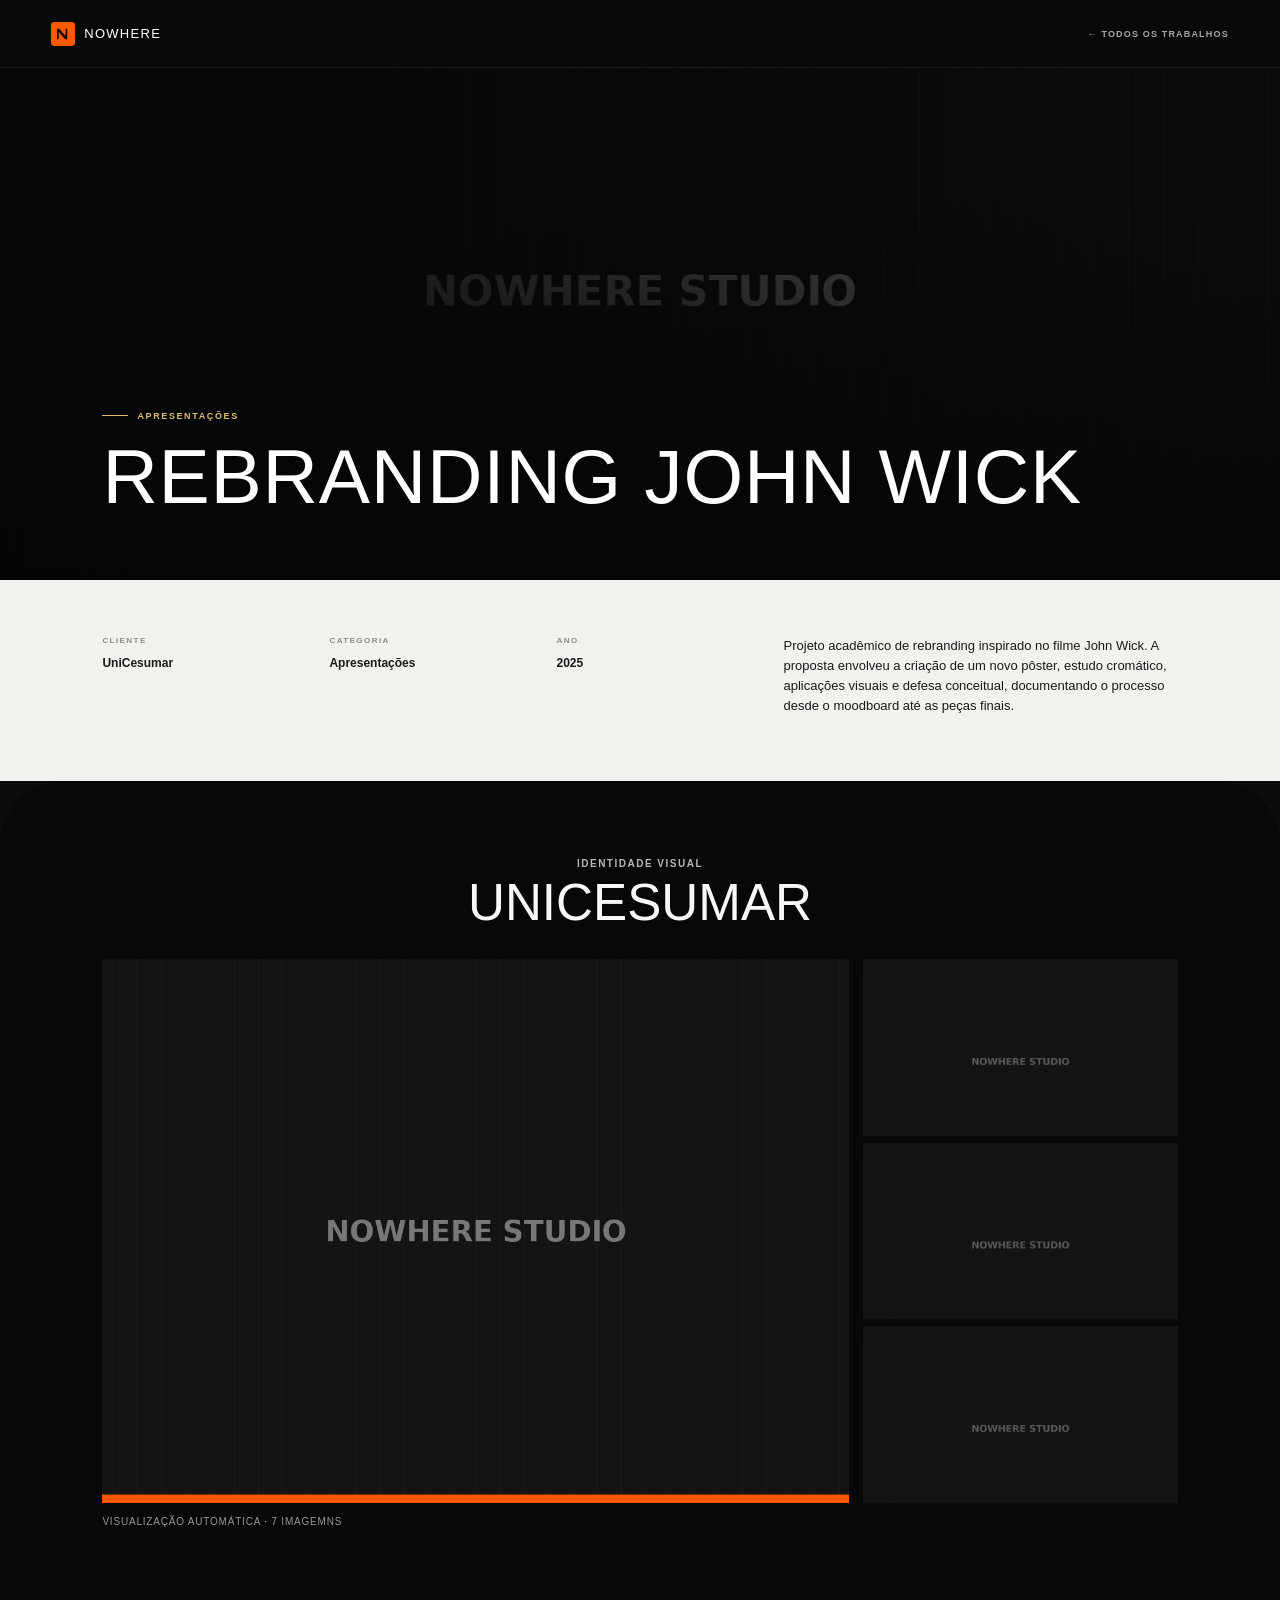
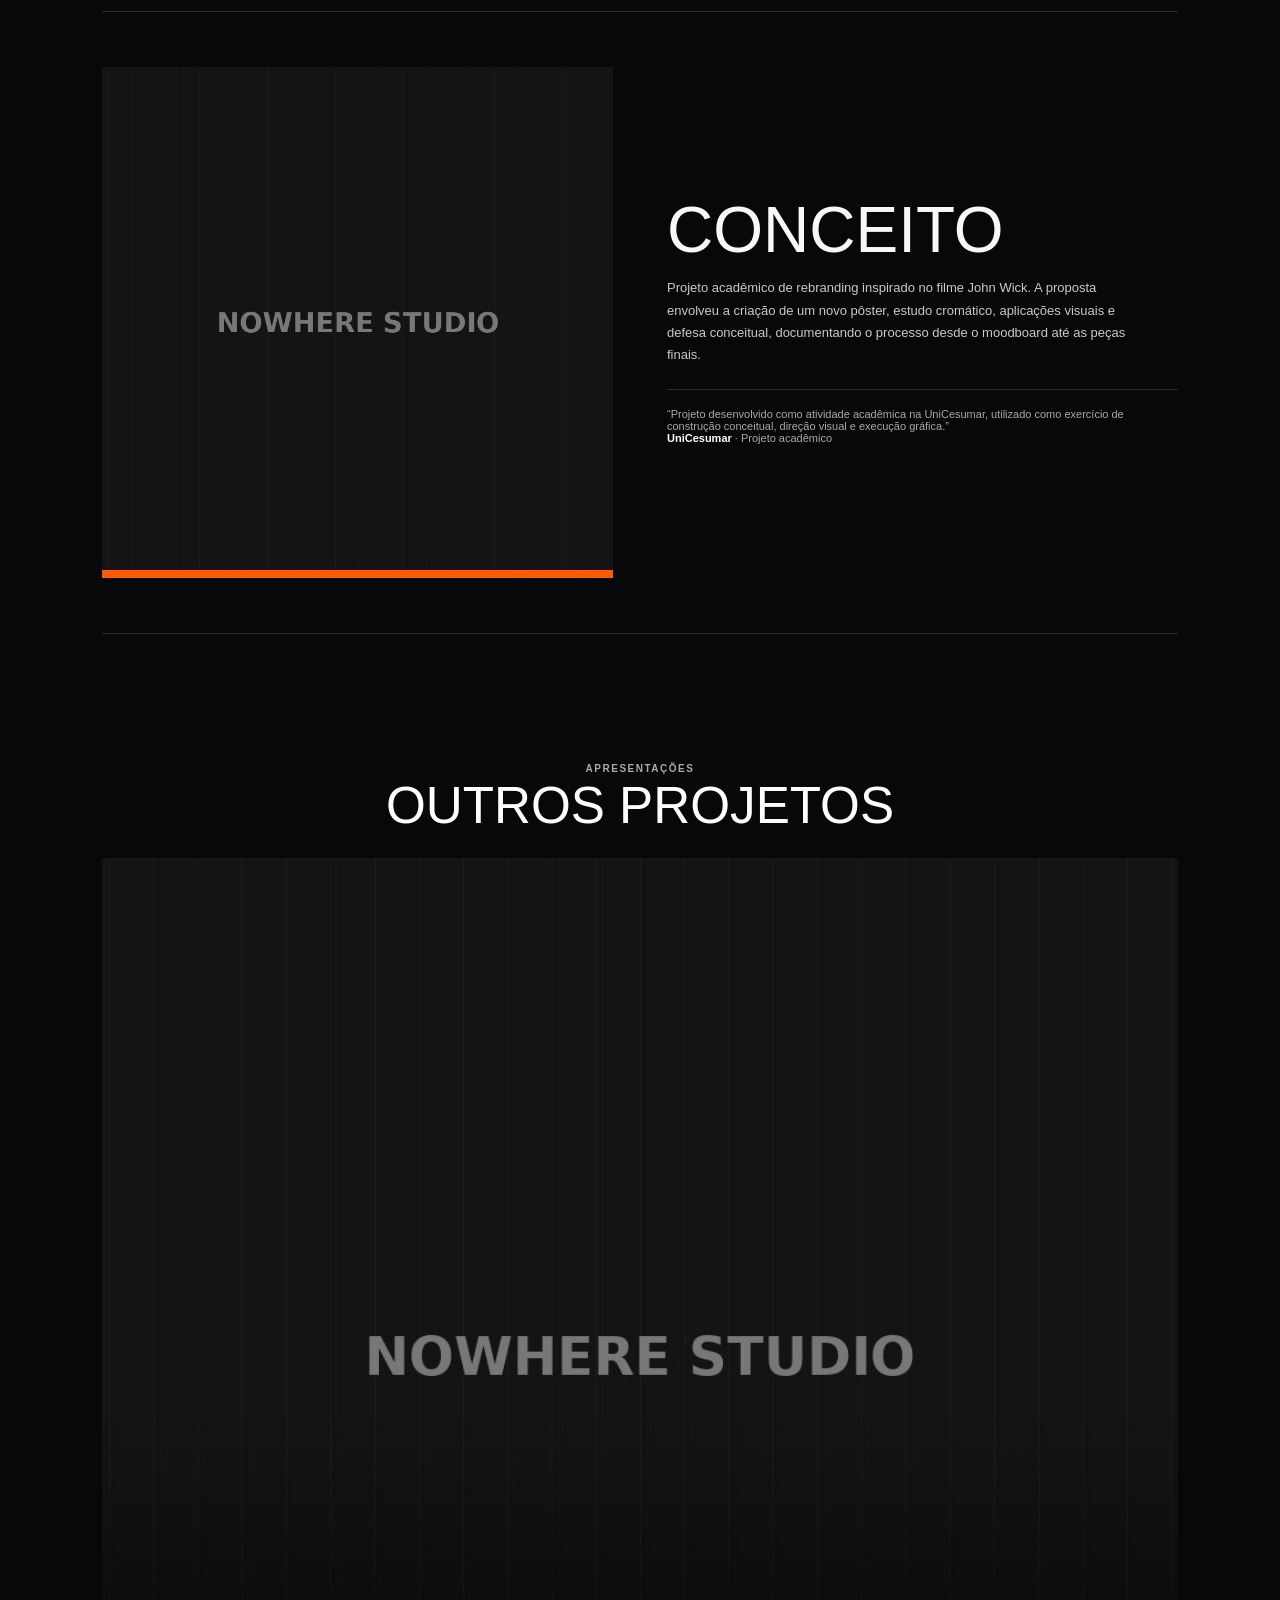
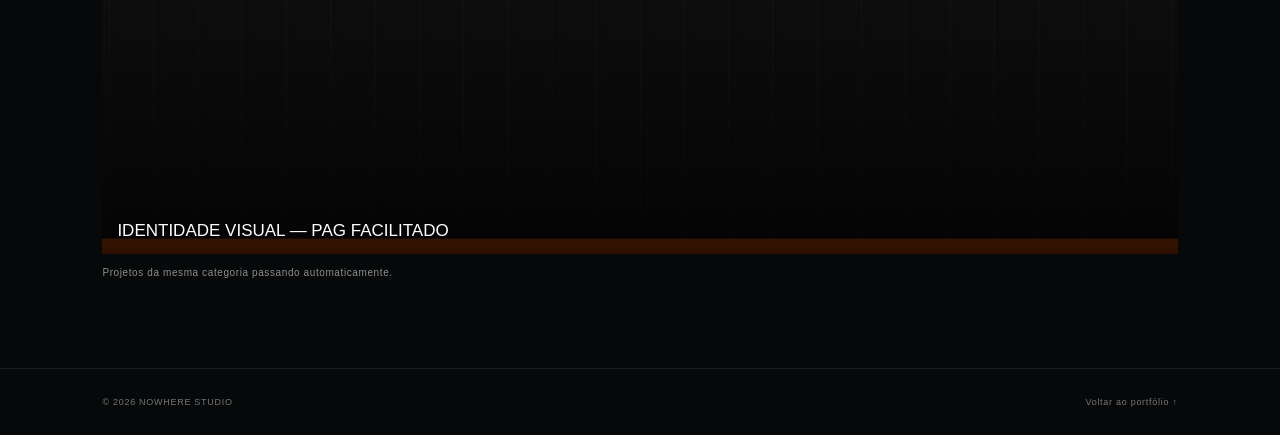
==== commit 857525d6: "Add files via upload" ====
--- a/project.html
+++ b/project.html
@@ -1,438 +1,25 @@
-<!DOCTYPE html>
+<!doctype html>
 <html lang="pt-BR">
 <head>
-  <meta charset="UTF-8">
-  <meta name="viewport" content="width=device-width, initial-scale=1.0">
-  <meta name="theme-color" content="#0B0B0B">
-  <meta property="og:type" content="website">
-
+  <meta charset="utf-8">
+  <meta name="viewport" content="width=device-width,initial-scale=1">
+  <meta name="theme-color" content="#0b0b0b">
+  <meta name="description" content="Projeto — NOWHERE STUDIO">
   <title>Projeto — NOWHERE STUDIO</title>
-
-  <link rel="preconnect" href="https://fonts.googleapis.com">
-  <link rel="preconnect" href="https://fonts.gstatic.com" crossorigin>
-  <link href="https://fonts.googleapis.com/css2?family=Space+Grotesk:wght@400;500;600;700&family=Inter:wght@400;500;600&family=JetBrains+Mono:wght@400;500&display=swap" rel="stylesheet">
-
-  <link rel="icon" type="image/png" href="assets/favicon.png">
-  <link rel="apple-touch-icon" href="assets/favicon.png">
-
-  <link rel="stylesheet" href="css/tokens.css">
-  <link rel="stylesheet" href="css/base.css">
-  <link rel="stylesheet" href="css/components.css">
-
-  <style>
-    /* Estilos específicos da página de detalhe de projeto */
-
-    .p-hero {
-      padding: 150px 0 60px;
-    }
-
-    .p-eyebrow {
-      font-family: var(--mono);
-      font-size: 12px;
-      letter-spacing: 0.14em;
-      text-transform: uppercase;
-      color: var(--orange);
-      display: flex;
-      align-items: center;
-      gap: 10px;
-      margin-bottom: 24px;
-    }
-
-    .p-eyebrow .line {
-      width: 24px;
-      height: 1px;
-      background: var(--orange);
-    }
-
-    .p-title {
-      font-family: var(--display);
-      font-weight: 700;
-      font-size: clamp(34px, 6vw, 76px);
-      line-height: 1.02;
-      letter-spacing: -0.02em;
-      max-width: 900px;
-      margin-bottom: 44px;
-    }
-
-    .p-meta-row {
-      display: flex;
-      gap: 56px;
-      flex-wrap: wrap;
-      padding-top: 36px;
-      border-top: 1px solid var(--white-10);
-    }
-
-    .p-meta {
-      display: flex;
-      flex-direction: column;
-      gap: 8px;
-    }
-
-    .p-meta-label {
-      font-family: var(--mono);
-      font-size: 11px;
-      letter-spacing: 0.08em;
-      text-transform: uppercase;
-      color: var(--white-45);
-    }
-
-    .p-meta-value {
-      font-family: var(--display);
-      font-weight: 600;
-      font-size: 17px;
-    }
-
-    .p-cover {
-      margin: 100px 0;
-      border-radius: 4px;
-      overflow: hidden;
-    }
-
-    .p-cover img,
-    .p-cover video {
-      width: 100%;
-      height: auto;
-      display: block;
-    }
-
-    .p-cover video {
-      background: var(--black);
-    }
-
-    .p-body {
-      display: grid;
-      grid-template-columns: 1fr 1fr;
-      gap: 70px;
-      padding-bottom: 100px;
-      border-bottom: 1px solid var(--white-10);
-    }
-
-    @media (max-width: 860px) {
-      .p-body {
-        grid-template-columns: 1fr;
-        gap: 36px;
-      }
-    }
-
-    .p-desc-title {
-      font-family: var(--mono);
-      font-size: 12px;
-      letter-spacing: 0.08em;
-      text-transform: uppercase;
-      color: var(--white-45);
-      margin-bottom: 20px;
-      display: block;
-    }
-
-    .p-desc-text {
-      font-size: 19px;
-      line-height: 1.65;
-      color: var(--white-70);
-      max-width: 520px;
-    }
-
-    .p-feedback {
-      font-family: var(--display);
-      font-weight: 500;
-      font-size: 26px;
-      line-height: 1.45;
-      letter-spacing: -0.005em;
-    }
-
-    .p-feedback-author {
-      margin-top: 24px;
-      font-family: var(--mono);
-      font-size: 13px;
-      color: var(--white-45);
-    }
-
-    .p-feedback-author strong {
-      color: var(--white);
-      font-family: var(--body);
-      font-weight: 600;
-      font-style: normal;
-    }
-
-    .p-gallery {
-      padding: 100px 0;
-      display: flex;
-      flex-direction: column;
-      gap: 24px;
-    }
-
-    .p-gallery img {
-      width: 100%;
-      border-radius: 4px;
-      animation: fadeInUp 0.6s ease forwards;
-    }
-
-    .p-gallery img:nth-child(1) { animation-delay: 0.1s; }
-    .p-gallery img:nth-child(2) { animation-delay: 0.2s; }
-    .p-gallery img:nth-child(3) { animation-delay: 0.3s; }
-    .p-gallery img:nth-child(4) { animation-delay: 0.4s; }
-
-    .p-nav-projects {
-      padding: 80px 0 100px;
-      border-top: 1px solid var(--white-10);
-      display: flex;
-      justify-content: space-between;
-      gap: 20px;
-      flex-wrap: wrap;
-    }
-
-    @media (max-width: 860px) {
-      .p-nav-projects {
-        flex-direction: column;
-      }
-    }
-
-    .p-nav-link {
-      font-family: var(--mono);
-      font-size: 12.5px;
-      letter-spacing: 0.06em;
-      text-transform: uppercase;
-      color: var(--white-70);
-      display: flex;
-      align-items: center;
-      gap: 10px;
-      transition: color 0.3s var(--ease);
-    }
-
-    .p-nav-link:hover {
-      color: var(--orange);
-    }
-
-    .p-nav-link-next {
-      margin-left: auto;
-    }
-
-    @media (max-width: 860px) {
-      .p-nav-link-next {
-        margin-left: 0;
-      }
-    }
-  </style>
+  <link rel="icon" href="assets/favicon.png">
+  <link rel="stylesheet" href="css/fonts.css">
+  <link rel="stylesheet" href="css/project.css">
 </head>
 <body>
-
-  <!-- HEADER -->
-  <nav class="nav">
-    <div class="wrap">
-      <a href="index.html" class="nav-logo">
-        <img src="assets/logo-icon.svg" alt="NOWHERE Studio" onerror="this.style.display='none'">
-        <span>NOWHERE</span>
-      </a>
-      <a href="index.html#trabalhos" class="nav-back">← Todos os Trabalhos</a>
-    </div>
-  </nav>
-
-  <!-- MAIN CONTENT -->
-  <main id="projectRoot">
-    <div class="loading-state">Carregando projeto…</div>
-  </main>
-
-  <!-- FOOTER -->
-  <footer>
-    <div class="wrap">
-      <div class="footer-bottom">
-        <span>© <span id="copyYear">2026</span> NOWHERE STUDIO. Todos os direitos reservados.</span>
-        <span>Welcome to the nowhere that means everything.</span>
-      </div>
-    </div>
-  </footer>
-
-  <!-- SCRIPTS -->
-  <script src="js/main.js" defer></script>
-  <script>
-    class ProjectLoader {
-      constructor() {
-        this.projects = [];
-        this.currentProject = null;
-      }
-
-      async loadProjects() {
-        try {
-          const response = await fetch('portfolio.json');
-          if (!response.ok) throw new Error('Falha ao carregar portfolio.json');
-          this.projects = await response.json();
-          return this.projects;
-        } catch (error) {
-          console.error('Erro ao carregar projetos:', error);
-          this.showError('Não foi possível carregar o projeto. Verifique se portfolio.json está na raiz do site.');
-          return [];
-        }
-      }
-
-      getProjectId() {
-        return new URLSearchParams(window.location.search).get('id');
-      }
-
-      getCurrentProject() {
-        const id = this.getProjectId();
-        return this.projects.find(p => p.id === id) || this.projects[0];
-      }
-
-      getProjectIndex(project) {
-        return this.projects.findIndex(p => p.id === project.id);
-      }
-
-      getNextProject(project) {
-        const idx = this.getProjectIndex(project);
-        return this.projects[(idx + 1) % this.projects.length];
-      }
-
-      getPreviousProject(project) {
-        const idx = this.getProjectIndex(project);
-        return this.projects[(idx - 1 + this.projects.length) % this.projects.length];
-      }
-
-      updateMetaTags(project) {
-        document.title = `${project.titulo} — NOWHERE STUDIO`;
-
-        const ogImage = project.cover || project.thumb;
-        let ogImageMeta = document.querySelector('meta[property="og:image"]');
-        if (!ogImageMeta) {
-          ogImageMeta = document.createElement('meta');
-          ogImageMeta.setAttribute('property', 'og:image');
-          document.head.appendChild(ogImageMeta);
-        }
-        ogImageMeta.setAttribute('content', ogImage);
-      }
-
-      renderProject(project) {
-        const root = document.getElementById('projectRoot');
-        if (!root) return;
-
-        const next = this.getNextProject(project);
-        const previous = this.getPreviousProject(project);
-
-        this.updateMetaTags(project);
-
-        root.innerHTML = `
-          <section class="p-hero">
-            <div class="wrap">
-              <div class="p-eyebrow">
-                <span class="line"></span>
-                ${project.categoria}
-              </div>
-              <h1 class="p-title">${project.titulo}</h1>
-              <div class="p-meta-row">
-                <div class="p-meta">
-                  <span class="p-meta-label">Cliente</span>
-                  <span class="p-meta-value">${project.cliente}</span>
-                </div>
-                <div class="p-meta">
-                  <span class="p-meta-label">Categoria</span>
-                  <span class="p-meta-value">${project.categoria}</span>
-                </div>
-                <div class="p-meta">
-                  <span class="p-meta-label">Ano</span>
-                  <span class="p-meta-value">${project.ano}</span>
-                </div>
-              </div>
-            </div>
-          </section>
-
-          <div class="wrap">
-            ${this.renderCover(project)}
-
-            <div class="p-body">
-              <div>
-                <label class="p-desc-title">Sobre o Projeto</label>
-                <p class="p-desc-text">${project.descricao}</p>
-              </div>
-              <div>
-                <label class="p-desc-title">Depoimento</label>
-                <p class="p-feedback">"${project.feedback}"</p>
-                <div class="p-feedback-author">
-                  <strong>${project.feedbackAutor}</strong> — ${project.feedbackCargo}
-                </div>
-              </div>
-            </div>
-
-            ${this.renderGallery(project)}
-            ${this.renderNavigation(project, next, previous)}
-          </div>
-        `;
-      }
-
-      renderCover(project) {
-        const cover = project.cover || project.thumb;
-        return `
-          <div class="p-cover">
-            <img
-              src="${cover}"
-              alt="${project.titulo}"
-              loading="eager"
-              onerror="this.src='assets/placeholder.jpg'"
-            >
-          </div>
-        `;
-      }
-
-      renderGallery(project) {
-        if (!project.gallery || project.gallery.length === 0) {
-          return '';
-        }
-
-        return `
-          <div class="p-gallery">
-            ${project.gallery.map((src, i) => `
-              <img
-                src="${src}"
-                alt="${project.titulo} - ${i + 1}"
-                loading="lazy"
-                onerror="this.src='assets/placeholder.jpg'"
-              >
-            `).join('')}
-          </div>
-        `;
-      }
-
-      renderNavigation(project, next, previous) {
-        return `
-          <div class="p-nav-projects">
-            <a href="index.html#trabalhos" class="p-nav-link">
-              ← Todos os Trabalhos
-            </a>
-            <a href="project.html?id=${encodeURIComponent(next.id)}" class="p-nav-link p-nav-link-next">
-              Próximo: ${next.titulo} →
-            </a>
-          </div>
-        `;
-      }
-
-      showError(message) {
-        const root = document.getElementById('projectRoot');
-        if (root) {
-          root.innerHTML = `<div class="loading-state">${message}</div>`;
-        }
-      }
-
-      async initialize() {
-        const projects = await this.loadProjects();
-        if (projects.length === 0) return;
-
-        const project = this.getCurrentProject();
-        if (!project) {
-          this.showError('Projeto não encontrado.');
-          return;
-        }
-
-        this.currentProject = project;
-        this.renderProject(project);
-      }
-    }
-
-    if (document.readyState === 'loading') {
-      document.addEventListener('DOMContentLoaded', () => {
-        const loader = new ProjectLoader();
-        loader.initialize();
-      });
-    } else {
-      const loader = new ProjectLoader();
-      loader.initialize();
-    }
-  </script>
+<header class="project-nav">
+  <a class="brand" href="index.html"><img src="assets/logo-icon.svg" alt=""><span>NOWHERE</span></a>
+  <a class="back-link" href="index.html#trabalhos">← TODOS OS TRABALHOS</a>
+</header>
+<main id="projectRoot"><div class="loading">Carregando projeto…</div></main>
+<footer class="project-footer">
+  <span>© <span id="year"></span> NOWHERE STUDIO</span>
+  <a href="index.html#trabalhos">Voltar ao portfólio ↑</a>
+</footer>
+<script src="js/project.js"></script>
 </body>
 </html>
--- a/css/fonts.css
+++ b/css/fonts.css
@@ -0,0 +1,5 @@
+@font-face{font-family:'Montserrat Local';src:url('../assets/fonts/Montserrat-Regular.ttf') format('truetype');font-weight:400;font-style:normal;font-display:swap}
+@font-face{font-family:'Montserrat Local';src:url('../assets/fonts/Montserrat-Medium.ttf') format('truetype');font-weight:500;font-style:normal;font-display:swap}
+@font-face{font-family:'Montserrat Local';src:url('../assets/fonts/Montserrat-SemiBold.ttf') format('truetype');font-weight:600;font-style:normal;font-display:swap}
+@font-face{font-family:'Montserrat Local';src:url('../assets/fonts/Montserrat-Bold.ttf') format('truetype');font-weight:700;font-style:normal;font-display:swap}
+@font-face{font-family:'Varien';src:url('../assets/fonts/Varien.otf') format('opentype');font-weight:400;font-style:normal;font-display:swap}
--- a/css/project.css
+++ b/css/project.css
@@ -0,0 +1,10 @@
+:root{--ink:#0b0c0d;--paper:#f3f1ed;--paper2:#e9e7e2;--white:#fff;--muted:#8d8d8d;--line:rgba(255,255,255,.14);--darkline:rgba(0,0,0,.12);--accent:#d5a52b;--display:'Varien','Montserrat Local',sans-serif;--body:'Montserrat Local',sans-serif;--ease:cubic-bezier(.2,.72,.2,1)}
+*{box-sizing:border-box}html{background:var(--ink);scroll-behavior:smooth}body{margin:0;background:var(--ink);color:var(--white);font-family:var(--body);overflow-x:hidden}a{text-decoration:none;color:inherit}img,video{display:block;max-width:100%}.loading{min-height:70vh;display:grid;place-items:center;color:var(--muted);font:500 12px var(--body);letter-spacing:.12em;text-transform:uppercase}
+.project-nav{height:68px;padding:0 clamp(16px,4vw,52px);position:fixed;top:0;left:0;right:0;z-index:20;display:flex;align-items:center;justify-content:space-between;background:rgba(10,10,11,.74);backdrop-filter:blur(15px);border-bottom:1px solid rgba(255,255,255,.08)}.brand{display:flex;align-items:center;gap:9px;font:400 13px var(--display);letter-spacing:.1em}.brand img{width:24px;height:24px}.back-link{font-size:9px;font-weight:600;letter-spacing:.13em;color:rgba(255,255,255,.64);transition:.25s}.back-link:hover{color:#fff}
+.project-hero{min-height:580px;position:relative;overflow:hidden;display:flex;align-items:flex-end;padding:120px clamp(24px,8vw,120px) 66px}.project-hero-bg{position:absolute;inset:-24px;z-index:0;transform:scale(1.05);transition:transform .7s var(--ease)}.project-hero-bg img{width:100%;height:100%;object-fit:cover;filter:saturate(.82) contrast(1.05)}.project-hero-overlay{position:absolute;inset:0;z-index:1;background:linear-gradient(90deg,rgba(4,5,6,.92),rgba(4,5,6,.65) 48%,rgba(4,5,6,.28)),linear-gradient(to top,rgba(4,5,6,.9),rgba(4,5,6,.06) 65%)}.project-hero-content{position:relative;z-index:2;max-width:1000px}.project-kicker{display:flex;align-items:center;gap:9px;color:#dfbc6d;font-size:9px;font-weight:600;letter-spacing:.18em;text-transform:uppercase;margin-bottom:18px}.project-kicker:before{content:'';width:26px;height:1px;background:#dfbc6d}.project-title{font-family:var(--display);font-weight:400;font-size:clamp(38px,6vw,88px);line-height:.98;letter-spacing:.01em;margin:0;text-transform:uppercase;max-width:1000px}
+.project-details{background:var(--paper);color:#1a1a1a;padding:56px clamp(24px,8vw,120px) 64px}.project-meta{display:grid;grid-template-columns:repeat(3,minmax(120px,1fr)) 2fr;gap:30px;max-width:1180px;margin:auto}.meta-label{display:block;font-size:8px;letter-spacing:.18em;font-weight:600;color:#8b8b8b;text-transform:uppercase;margin-bottom:8px}.meta-value{font-size:12px;font-weight:600;line-height:1.5}.project-description{font-size:13px;line-height:1.55;font-weight:500;max-width:520px;margin:0}
+.project-showcase{background:#070809;color:#f8f8f8;padding:72px clamp(24px,8vw,120px) 84px;border-radius:64px 64px 0 0}.showcase-head{text-align:center;margin:0 auto 32px}.showcase-head .mini{font-size:10px;font-weight:600;letter-spacing:.15em;color:#b7b7b7;text-transform:uppercase}.showcase-head h2{font:400 clamp(28px,4vw,58px)/.96 var(--display);margin:7px 0 0;text-transform:uppercase}.showcase{max-width:1080px;margin:auto;display:grid;grid-template-columns:minmax(0,1.9fr) minmax(180px,.8fr);gap:14px;align-items:stretch}.showcase-main{min-height:520px;background:#151515;overflow:hidden;position:relative}.showcase-main img{width:100%;height:100%;object-fit:cover;transition:opacity .35s var(--ease),transform .65s var(--ease)}.showcase-main.changing img{opacity:.35;transform:scale(1.025)}.showcase-stack{display:grid;grid-template-rows:repeat(3,1fr);gap:7px;min-height:520px;overflow:hidden}.showcase-thumb{min-height:0;overflow:hidden;background:#151515;position:relative}.showcase-thumb img{width:100%;height:100%;object-fit:cover;transition:transform .6s var(--ease),opacity .4s var(--ease)}.showcase-thumb.incoming img{transform:translateY(14px);opacity:.7}.showcase-empty{display:none}.showcase-caption{max-width:1080px;margin:13px auto 0;font-size:10px;letter-spacing:.08em;color:#969696;text-transform:uppercase}.showcase-caption span{color:#e7e7e7}
+.concept{background:#070809;color:#f8f8f8;padding:0 clamp(24px,8vw,120px) 90px}.concept-inner{max-width:1080px;margin:auto;padding:55px 0;border-top:1px solid var(--line);border-bottom:1px solid var(--line);display:grid;grid-template-columns:1fr 1fr;gap:54px;align-items:center}.concept-media{aspect-ratio:1/1;background:#171717;overflow:hidden}.concept-media img{width:100%;height:100%;object-fit:cover}.concept-copy h2{font:400 clamp(32px,5vw,70px)/.9 var(--display);text-transform:uppercase;margin:0 0 18px}.concept-copy p{max-width:460px;font-size:13px;line-height:1.72;color:#c9c9c9;margin:0}.feedback{margin-top:22px;padding-top:18px;border-top:1px solid var(--line);font-size:11px;color:#a8a8a8}.feedback strong{color:#fff}
+.related{background:#070809;color:#fff;padding:34px clamp(24px,8vw,120px) 90px}.related-head{text-align:center;margin-bottom:28px}.related-head .mini{font-size:10px;letter-spacing:.15em;color:#aaa;text-transform:uppercase;font-weight:600}.related-head h2{font:400 clamp(30px,4vw,56px)/.94 var(--display);text-transform:uppercase;margin:6px 0 0}.related-rail{max-width:1080px;margin:auto;display:flex;gap:14px;overflow:hidden;scroll-behavior:smooth}.related-card{min-width:calc((100% - 28px)/3);aspect-ratio:1.08/1;position:relative;overflow:hidden;background:#181818;color:#fff}.related-card img{width:100%;height:100%;object-fit:cover;transition:transform .45s var(--ease)}.related-card:hover img{transform:scale(1.06)}.related-card:after{content:'';position:absolute;inset:auto 0 0;height:45%;background:linear-gradient(transparent,rgba(0,0,0,.82))}.related-card span{position:absolute;z-index:1;left:15px;right:15px;bottom:14px;font:400 17px/1.05 var(--display);text-transform:uppercase}.related-note{max-width:1080px;margin:13px auto 0;color:#8f8f8f;font-size:10px;letter-spacing:.06em}.project-footer{display:flex;justify-content:space-between;gap:20px;padding:28px clamp(24px,8vw,120px);font-size:9px;letter-spacing:.08em;color:#777;border-top:1px solid rgba(255,255,255,.09);background:#070809}.project-footer a:hover{color:#fff}
+@media(max-width:800px){.project-hero{min-height:470px;padding:110px 24px 45px}.project-details{padding:42px 24px}.project-meta{grid-template-columns:repeat(3,1fr)}.project-description{grid-column:1/-1}.project-showcase{padding:56px 18px 64px;border-radius:38px 38px 0 0}.showcase{grid-template-columns:1fr}.showcase-main{min-height:52vw;max-height:520px}.showcase-stack{min-height:auto;grid-template-columns:repeat(3,1fr);grid-template-rows:none;height:118px}.concept{padding:0 24px 72px}.concept-inner{grid-template-columns:1fr;gap:28px;padding:42px 0}.related{padding:20px 24px 72px}.related-card{min-width:82%}.project-footer{padding:24px;flex-direction:column}.back-link{font-size:8px}}
+@media(max-width:520px){.project-title{font-size:42px}.project-meta{grid-template-columns:1fr 1fr;gap:22px}.showcase-stack{height:88px}.showcase-main{min-height:300px}.project-showcase{padding-left:12px;padding-right:12px}.related{padding-left:12px;padding-right:12px}.related-card{min-width:88%}}
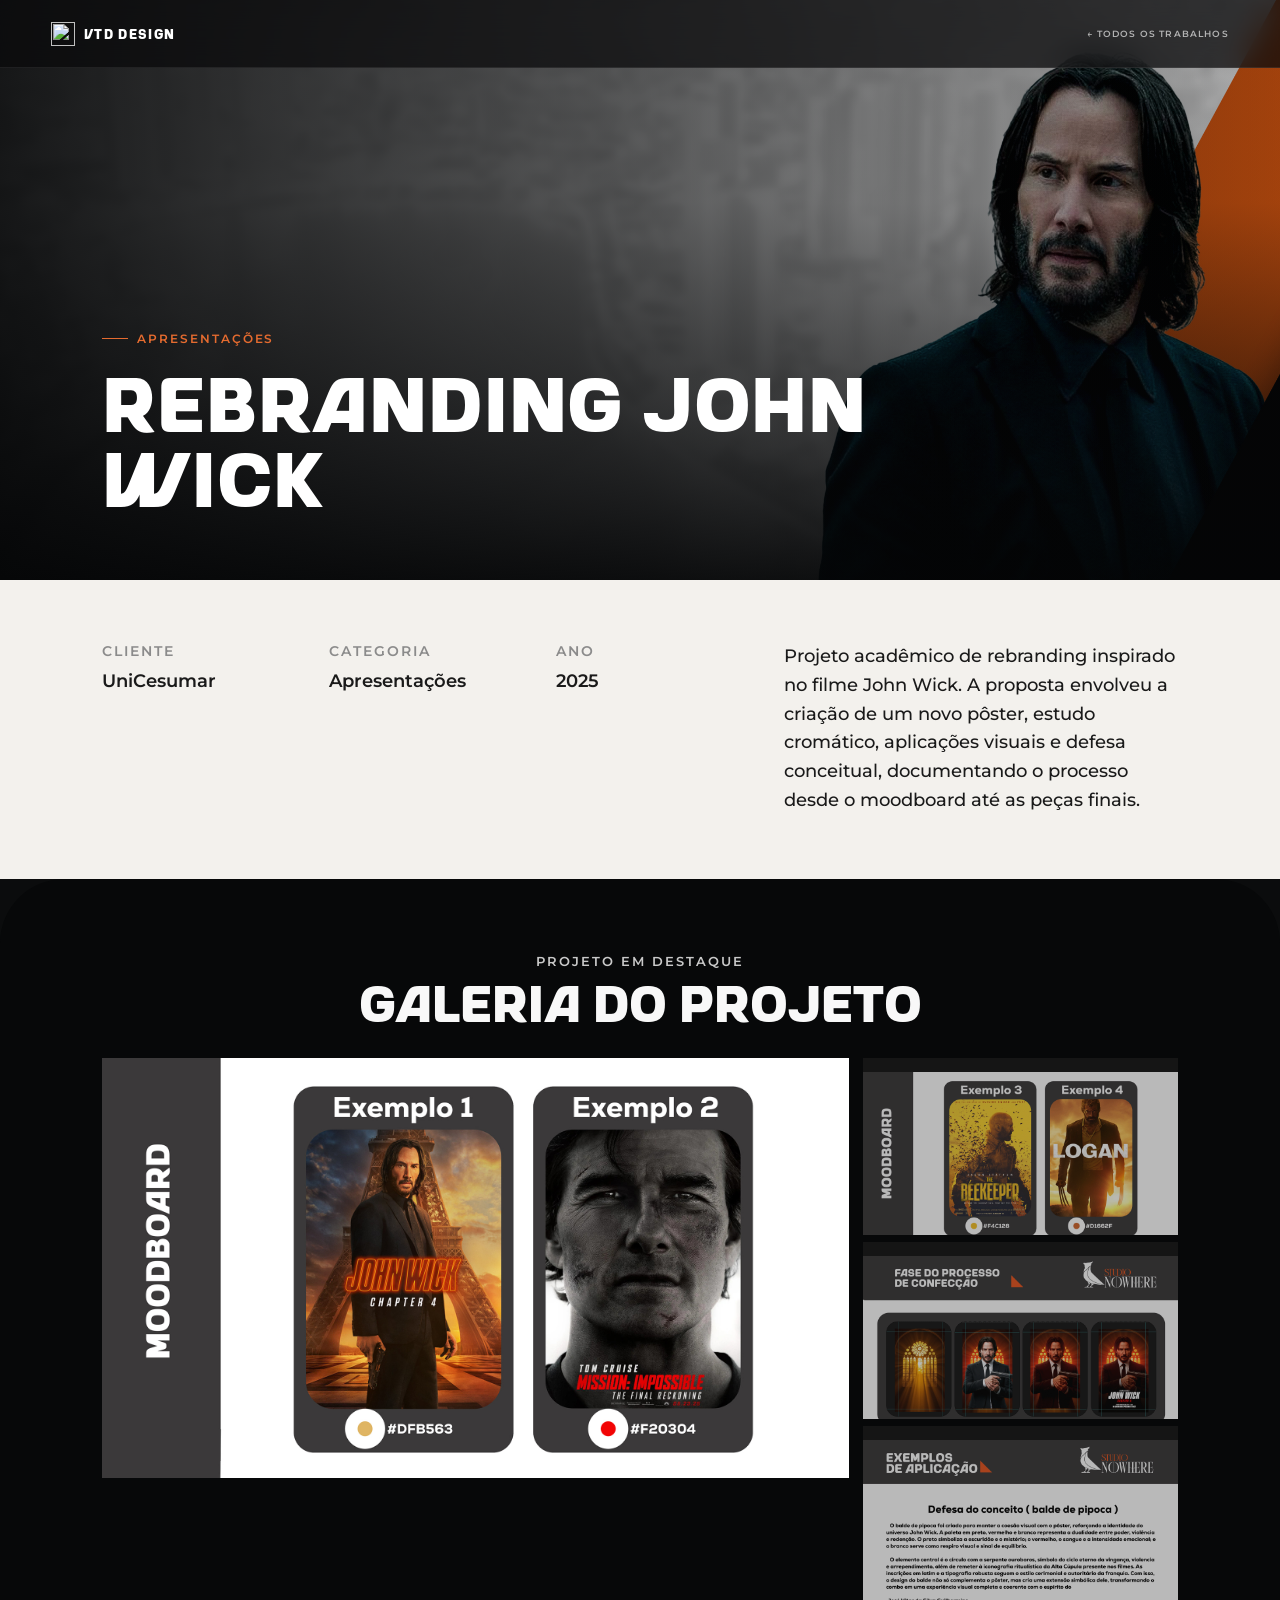
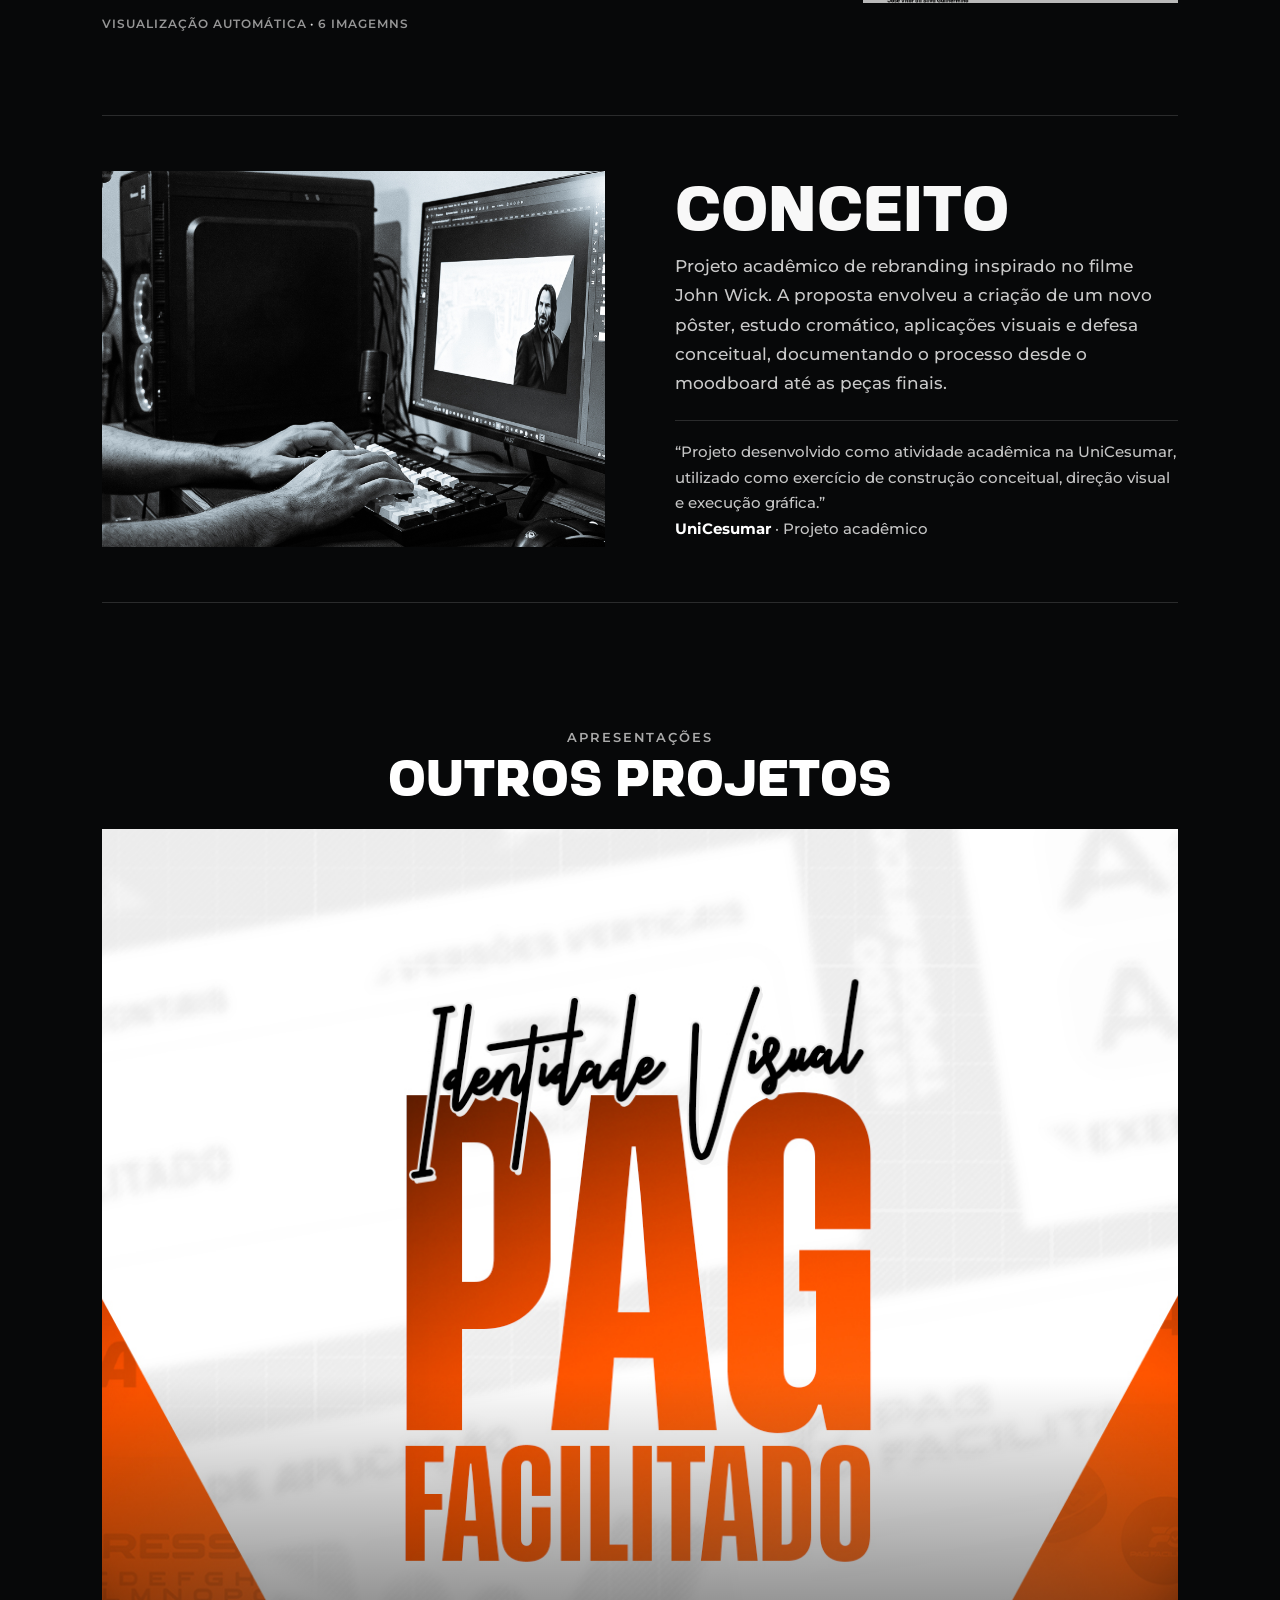
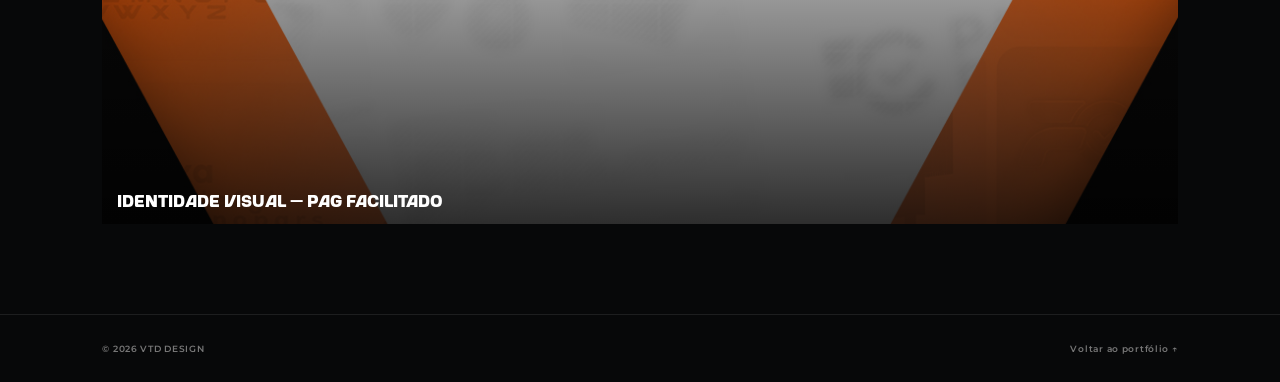
==== commit 13aceb32: "Add files via upload" ====
--- a/project.html
+++ b/project.html
@@ -4,20 +4,20 @@
   <meta charset="utf-8">
   <meta name="viewport" content="width=device-width,initial-scale=1">
   <meta name="theme-color" content="#0b0b0b">
-  <meta name="description" content="Projeto — NOWHERE STUDIO">
-  <title>Projeto — NOWHERE STUDIO</title>
+  <meta name="description" content="Projeto — VTD DESIGN">
+  <title>Projeto — VTD DESIGN</title>
   <link rel="icon" href="assets/favicon.png">
   <link rel="stylesheet" href="css/fonts.css">
   <link rel="stylesheet" href="css/project.css">
 </head>
 <body>
 <header class="project-nav">
-  <a class="brand" href="index.html"><img src="assets/logo-icon.svg" alt=""><span>NOWHERE</span></a>
+  <a class="brand" href="index.html"><img src="assets/vtd-logo.png" alt=""><span>VTD DESIGN</span></a>
   <a class="back-link" href="index.html#trabalhos">← TODOS OS TRABALHOS</a>
 </header>
 <main id="projectRoot"><div class="loading">Carregando projeto…</div></main>
 <footer class="project-footer">
-  <span>© <span id="year"></span> NOWHERE STUDIO</span>
+  <span>© <span id="year"></span> VTD DESIGN</span>
   <a href="index.html#trabalhos">Voltar ao portfólio ↑</a>
 </footer>
 <script src="js/project.js"></script>
--- a/css/project.css
+++ b/css/project.css
@@ -1,10 +1,20 @@
-:root{--ink:#0b0c0d;--paper:#f3f1ed;--paper2:#e9e7e2;--white:#fff;--muted:#8d8d8d;--line:rgba(255,255,255,.14);--darkline:rgba(0,0,0,.12);--accent:#d5a52b;--display:'Varien','Montserrat Local',sans-serif;--body:'Montserrat Local',sans-serif;--ease:cubic-bezier(.2,.72,.2,1)}
-*{box-sizing:border-box}html{background:var(--ink);scroll-behavior:smooth}body{margin:0;background:var(--ink);color:var(--white);font-family:var(--body);overflow-x:hidden}a{text-decoration:none;color:inherit}img,video{display:block;max-width:100%}.loading{min-height:70vh;display:grid;place-items:center;color:var(--muted);font:500 12px var(--body);letter-spacing:.12em;text-transform:uppercase}
+:root{--ink:#0b0c0d;--paper:#f3f1ed;--paper2:#e9e7e2;--white:#fff;--muted:#8d8d8d;--line:rgba(255,255,255,.14);--darkline:rgba(0,0,0,.12);--accent:#e56b2f;--display:'Varien','Montserrat Local',sans-serif;--body:'Montserrat Local',sans-serif;--ease:cubic-bezier(.2,.72,.2,1)}
+*{box-sizing:border-box}html{background:var(--ink);scroll-behavior:smooth}body{margin:0;background:var(--ink);color:var(--white);font-family:var(--body);font-weight:500;overflow-x:hidden}a{text-decoration:none;color:inherit}img,video{display:block;max-width:100%}.loading{min-height:70vh;display:grid;place-items:center;color:var(--muted);font:500 12px var(--body);letter-spacing:.12em;text-transform:uppercase}
 .project-nav{height:68px;padding:0 clamp(16px,4vw,52px);position:fixed;top:0;left:0;right:0;z-index:20;display:flex;align-items:center;justify-content:space-between;background:rgba(10,10,11,.74);backdrop-filter:blur(15px);border-bottom:1px solid rgba(255,255,255,.08)}.brand{display:flex;align-items:center;gap:9px;font:400 13px var(--display);letter-spacing:.1em}.brand img{width:24px;height:24px}.back-link{font-size:9px;font-weight:600;letter-spacing:.13em;color:rgba(255,255,255,.64);transition:.25s}.back-link:hover{color:#fff}
-.project-hero{min-height:580px;position:relative;overflow:hidden;display:flex;align-items:flex-end;padding:120px clamp(24px,8vw,120px) 66px}.project-hero-bg{position:absolute;inset:-24px;z-index:0;transform:scale(1.05);transition:transform .7s var(--ease)}.project-hero-bg img{width:100%;height:100%;object-fit:cover;filter:saturate(.82) contrast(1.05)}.project-hero-overlay{position:absolute;inset:0;z-index:1;background:linear-gradient(90deg,rgba(4,5,6,.92),rgba(4,5,6,.65) 48%,rgba(4,5,6,.28)),linear-gradient(to top,rgba(4,5,6,.9),rgba(4,5,6,.06) 65%)}.project-hero-content{position:relative;z-index:2;max-width:1000px}.project-kicker{display:flex;align-items:center;gap:9px;color:#dfbc6d;font-size:9px;font-weight:600;letter-spacing:.18em;text-transform:uppercase;margin-bottom:18px}.project-kicker:before{content:'';width:26px;height:1px;background:#dfbc6d}.project-title{font-family:var(--display);font-weight:400;font-size:clamp(38px,6vw,88px);line-height:.98;letter-spacing:.01em;margin:0;text-transform:uppercase;max-width:1000px}
-.project-details{background:var(--paper);color:#1a1a1a;padding:56px clamp(24px,8vw,120px) 64px}.project-meta{display:grid;grid-template-columns:repeat(3,minmax(120px,1fr)) 2fr;gap:30px;max-width:1180px;margin:auto}.meta-label{display:block;font-size:8px;letter-spacing:.18em;font-weight:600;color:#8b8b8b;text-transform:uppercase;margin-bottom:8px}.meta-value{font-size:12px;font-weight:600;line-height:1.5}.project-description{font-size:13px;line-height:1.55;font-weight:500;max-width:520px;margin:0}
-.project-showcase{background:#070809;color:#f8f8f8;padding:72px clamp(24px,8vw,120px) 84px;border-radius:64px 64px 0 0}.showcase-head{text-align:center;margin:0 auto 32px}.showcase-head .mini{font-size:10px;font-weight:600;letter-spacing:.15em;color:#b7b7b7;text-transform:uppercase}.showcase-head h2{font:400 clamp(28px,4vw,58px)/.96 var(--display);margin:7px 0 0;text-transform:uppercase}.showcase{max-width:1080px;margin:auto;display:grid;grid-template-columns:minmax(0,1.9fr) minmax(180px,.8fr);gap:14px;align-items:stretch}.showcase-main{min-height:520px;background:#151515;overflow:hidden;position:relative}.showcase-main img{width:100%;height:100%;object-fit:cover;transition:opacity .35s var(--ease),transform .65s var(--ease)}.showcase-main.changing img{opacity:.35;transform:scale(1.025)}.showcase-stack{display:grid;grid-template-rows:repeat(3,1fr);gap:7px;min-height:520px;overflow:hidden}.showcase-thumb{min-height:0;overflow:hidden;background:#151515;position:relative}.showcase-thumb img{width:100%;height:100%;object-fit:cover;transition:transform .6s var(--ease),opacity .4s var(--ease)}.showcase-thumb.incoming img{transform:translateY(14px);opacity:.7}.showcase-empty{display:none}.showcase-caption{max-width:1080px;margin:13px auto 0;font-size:10px;letter-spacing:.08em;color:#969696;text-transform:uppercase}.showcase-caption span{color:#e7e7e7}
-.concept{background:#070809;color:#f8f8f8;padding:0 clamp(24px,8vw,120px) 90px}.concept-inner{max-width:1080px;margin:auto;padding:55px 0;border-top:1px solid var(--line);border-bottom:1px solid var(--line);display:grid;grid-template-columns:1fr 1fr;gap:54px;align-items:center}.concept-media{aspect-ratio:1/1;background:#171717;overflow:hidden}.concept-media img{width:100%;height:100%;object-fit:cover}.concept-copy h2{font:400 clamp(32px,5vw,70px)/.9 var(--display);text-transform:uppercase;margin:0 0 18px}.concept-copy p{max-width:460px;font-size:13px;line-height:1.72;color:#c9c9c9;margin:0}.feedback{margin-top:22px;padding-top:18px;border-top:1px solid var(--line);font-size:11px;color:#a8a8a8}.feedback strong{color:#fff}
-.related{background:#070809;color:#fff;padding:34px clamp(24px,8vw,120px) 90px}.related-head{text-align:center;margin-bottom:28px}.related-head .mini{font-size:10px;letter-spacing:.15em;color:#aaa;text-transform:uppercase;font-weight:600}.related-head h2{font:400 clamp(30px,4vw,56px)/.94 var(--display);text-transform:uppercase;margin:6px 0 0}.related-rail{max-width:1080px;margin:auto;display:flex;gap:14px;overflow:hidden;scroll-behavior:smooth}.related-card{min-width:calc((100% - 28px)/3);aspect-ratio:1.08/1;position:relative;overflow:hidden;background:#181818;color:#fff}.related-card img{width:100%;height:100%;object-fit:cover;transition:transform .45s var(--ease)}.related-card:hover img{transform:scale(1.06)}.related-card:after{content:'';position:absolute;inset:auto 0 0;height:45%;background:linear-gradient(transparent,rgba(0,0,0,.82))}.related-card span{position:absolute;z-index:1;left:15px;right:15px;bottom:14px;font:400 17px/1.05 var(--display);text-transform:uppercase}.related-note{max-width:1080px;margin:13px auto 0;color:#8f8f8f;font-size:10px;letter-spacing:.06em}.project-footer{display:flex;justify-content:space-between;gap:20px;padding:28px clamp(24px,8vw,120px);font-size:9px;letter-spacing:.08em;color:#777;border-top:1px solid rgba(255,255,255,.09);background:#070809}.project-footer a:hover{color:#fff}
-@media(max-width:800px){.project-hero{min-height:470px;padding:110px 24px 45px}.project-details{padding:42px 24px}.project-meta{grid-template-columns:repeat(3,1fr)}.project-description{grid-column:1/-1}.project-showcase{padding:56px 18px 64px;border-radius:38px 38px 0 0}.showcase{grid-template-columns:1fr}.showcase-main{min-height:52vw;max-height:520px}.showcase-stack{min-height:auto;grid-template-columns:repeat(3,1fr);grid-template-rows:none;height:118px}.concept{padding:0 24px 72px}.concept-inner{grid-template-columns:1fr;gap:28px;padding:42px 0}.related{padding:20px 24px 72px}.related-card{min-width:82%}.project-footer{padding:24px;flex-direction:column}.back-link{font-size:8px}}
+.project-hero{min-height:580px;position:relative;overflow:hidden;display:flex;align-items:flex-end;padding:120px clamp(24px,8vw,120px) 66px}.project-hero-bg{position:absolute;inset:-24px;z-index:0;transform:scale(1.05);transition:transform .7s var(--ease)}.project-hero-bg img{width:100%;height:100%;object-fit:cover;filter:saturate(.82) contrast(1.05)}.project-hero-overlay{position:absolute;inset:0;z-index:1;background:linear-gradient(90deg,rgba(4,5,6,.92),rgba(4,5,6,.65) 48%,rgba(4,5,6,.28)),linear-gradient(to top,rgba(4,5,6,.9),rgba(4,5,6,.06) 65%)}.project-hero-content{position:relative;z-index:2;max-width:1000px}.project-kicker{display:flex;align-items:center;gap:9px;color:var(--accent);font-size:12px;font-weight:600;letter-spacing:.16em;text-transform:uppercase;margin-bottom:18px}.project-kicker:before{content:'';width:26px;height:1px;background:var(--accent)}.project-title{font-family:var(--display);font-weight:400;font-size:clamp(38px,6vw,88px);line-height:.98;letter-spacing:.01em;margin:0;text-transform:uppercase;max-width:1000px}
+.project-details{background:var(--paper);color:#1a1a1a;padding:62px clamp(24px,8vw,120px) 64px}.project-meta{display:grid;grid-template-columns:repeat(3,minmax(120px,1fr)) 2fr;gap:30px;max-width:1180px;margin:auto}.meta-label{display:block;font-size:14px;letter-spacing:.14em;font-weight:600;color:#8b8b8b;text-transform:uppercase;margin-bottom:8px}.meta-value{font-size:18px;font-weight:600;line-height:1.5}.project-description{font-family:var(--body);font-size:18px;line-height:1.6;font-weight:500;max-width:520px;margin:0}
+.project-showcase{background:#070809;color:#f8f8f8;padding:72px clamp(24px,8vw,120px) 84px;border-radius:64px 64px 0 0}.showcase-head{text-align:center;margin:0 auto 32px}.showcase-head .mini{font-size:13px;font-weight:600;letter-spacing:.15em;color:#c9c9c9;text-transform:uppercase}.showcase-head h2{font:400 clamp(28px,4vw,58px)/.96 var(--display);margin:7px 0 0;text-transform:uppercase}.showcase{max-width:1080px;margin:auto;display:grid;grid-template-columns:minmax(0,1.9fr) minmax(180px,.8fr);gap:14px;align-items:start}.showcase-main{background:#151515;overflow:hidden;position:relative;display:flex;align-items:center;justify-content:center;width:100%;height:auto;max-height:none}.showcase-main img{display:block;width:100%;height:auto;max-height:none;object-fit:contain;transition:opacity .35s var(--ease),transform .65s var(--ease)}.showcase-main.changing img{opacity:.35;transform:scale(1.025)}.showcase-stack{display:flex;flex-direction:column;gap:7px;overflow:hidden}.showcase-thumb{flex:1;min-height:0;overflow:hidden;background:#151515;position:relative;display:flex;align-items:center;justify-content:center}.showcase-thumb img{width:100%;height:auto;max-height:none;object-fit:contain;transition:transform .6s var(--ease),opacity .4s var(--ease)}.showcase-thumb.incoming img{transform:translateY(14px);opacity:.7}.showcase-empty{display:none}.showcase-caption{max-width:1080px;margin:13px auto 0;font-size:12px;letter-spacing:.08em;color:#969696;text-transform:uppercase}.showcase-caption span{color:#e7e7e7}
+.video-showcase{max-width:1080px;margin:0 auto 18px}.video-main{background:#151515;display:grid;place-items:center;overflow:hidden}.video-main video{width:100%;height:auto;max-height:78vh;display:block;object-fit:contain;background:#000}.showcase-none{max-width:1080px;margin:0 auto;padding:80px 20px;text-align:center;background:#151515;color:#9a9a9a;font-size:12px}.showcase-stack.is-empty{display:none}.showcase:has(.showcase-stack.is-empty){grid-template-columns:1fr}.showcase:has(.showcase-stack.is-empty) .showcase-main{max-width:760px;margin:auto;width:100%}.showcase-caption{font-family:var(--body);font-weight:500}
+.concept{background:#070809;color:#f8f8f8;padding:0 clamp(24px,8vw,120px) 90px}.concept-inner{max-width:1280px;margin:auto;padding:55px 0;border-top:1px solid var(--line);border-bottom:1px solid var(--line);display:grid;grid-template-columns:1fr 1fr;gap:70px;align-items:center}.concept-media{background:#171717;overflow:hidden}.concept-media img{width:100%;height:auto;object-fit:contain}.concept-copy h2{font:400 clamp(32px,5vw,70px)/.9 var(--display);text-transform:uppercase;margin:0 0 18px}.concept-copy p{max-width:560px;font-family:var(--body);font-weight:500;font-size:17px;line-height:1.72;color:#c9c9c9;margin:0}.feedback{margin-top:22px;padding-top:18px;border-top:1px solid var(--line);font-family:var(--body);font-weight:500;font-size:15px;line-height:1.7;color:#c5c5c5}.feedback strong{color:#fff}
+.related{background:#070809;color:#fff;padding:34px clamp(24px,8vw,120px) 90px}.related-head{text-align:center;margin-bottom:28px}.related-head .mini{font-size:13px;letter-spacing:.15em;color:#aaa;text-transform:uppercase;font-weight:600}.related-head h2{font:400 clamp(30px,4vw,56px)/.94 var(--display);text-transform:uppercase;margin:6px 0 0}.related-rail{max-width:1080px;margin:auto;display:flex;gap:14px;overflow:hidden;scroll-behavior:smooth}.related-card{min-width:calc((100% - 28px)/3);aspect-ratio:1.08/1;position:relative;overflow:hidden;background:#181818;color:#fff}.related-card img{width:100%;height:100%;object-fit:cover;transition:transform .45s var(--ease)}.related-card:hover img{transform:scale(1.06)}.related-card:after{content:'';position:absolute;inset:auto 0 0;height:45%;background:linear-gradient(transparent,rgba(0,0,0,.82))}.related-card span{position:absolute;z-index:1;left:15px;right:15px;bottom:14px;font:400 17px/1.05 var(--display);text-transform:uppercase}.related-note{max-width:1080px;margin:13px auto 0;color:#8f8f8f;font-size:10px;letter-spacing:.06em}.project-footer{display:flex;justify-content:space-between;gap:20px;padding:28px clamp(24px,8vw,120px);font-size:9px;letter-spacing:.08em;color:#777;border-top:1px solid rgba(255,255,255,.09);background:#070809}.project-footer a:hover{color:#fff}
+@media(max-width:800px){.video-main{min-height:0}.video-main video{max-height:58vh}.showcase-main img{object-fit:contain}.showcase-thumb img{object-fit:contain}.project-hero{min-height:470px;padding:110px 24px 45px}.project-details{padding:42px 24px}.project-meta{grid-template-columns:repeat(3,1fr)}.project-description{grid-column:1/-1}.project-showcase{padding:56px 18px 64px;border-radius:38px 38px 0 0}.showcase{grid-template-columns:1fr}.showcase-main{min-height:52vw;max-height:520px}.showcase-stack{min-height:auto;grid-template-columns:repeat(3,1fr);grid-template-rows:none;height:118px}.concept{padding:0 24px 72px}.concept-inner{grid-template-columns:1fr;gap:28px;padding:42px 0}.related{padding:20px 24px 72px}.related-card{min-width:82%}.project-footer{padding:24px;flex-direction:column}.back-link{font-size:8px}}
 @media(max-width:520px){.project-title{font-size:42px}.project-meta{grid-template-columns:1fr 1fr;gap:22px}.showcase-stack{height:88px}.showcase-main{min-height:300px}.project-showcase{padding-left:12px;padding-right:12px}.related{padding-left:12px;padding-right:12px}.related-card{min-width:88%}}
+
+.concept-media:empty{display:none}.concept-inner.no-concept-media{grid-template-columns:1fr}.concept-inner.no-concept-media .concept-copy{max-width:720px}
+@media(max-width:800px){.meta-label{font-size:12px}.meta-value{font-size:16px}.project-description{font-size:16px}.showcase-main{max-height:none}.showcase-main img{max-height:none}.showcase-thumb img{max-height:150px}.project-kicker{font-size:11px}}
+
+/* V8 — conceito sempre visual + separação total entre thumb/cover e galeria */
+.concept-media{position:relative}.concept-media img{transition:transform 5s var(--ease);animation:conceptFloat 7s ease-in-out infinite alternate}.concept-media:hover img{transform:scale(1.035)}
+@keyframes conceptFloat{from{transform:scale(1.01) translate3d(-4px,2px,0)}to{transform:scale(1.06) translate3d(5px,-4px,0)}}
+.meta-label,.project-kicker,.showcase-head .mini,.showcase-caption,.related-head .mini,.back-link,.project-footer{font-family:var(--body);font-weight:600}
+@media(max-width:800px){.meta-label{font-size:13px}.meta-value{font-size:17px}.project-description{font-size:17px}.showcase-head .mini,.related-head .mini{font-size:12px}}
